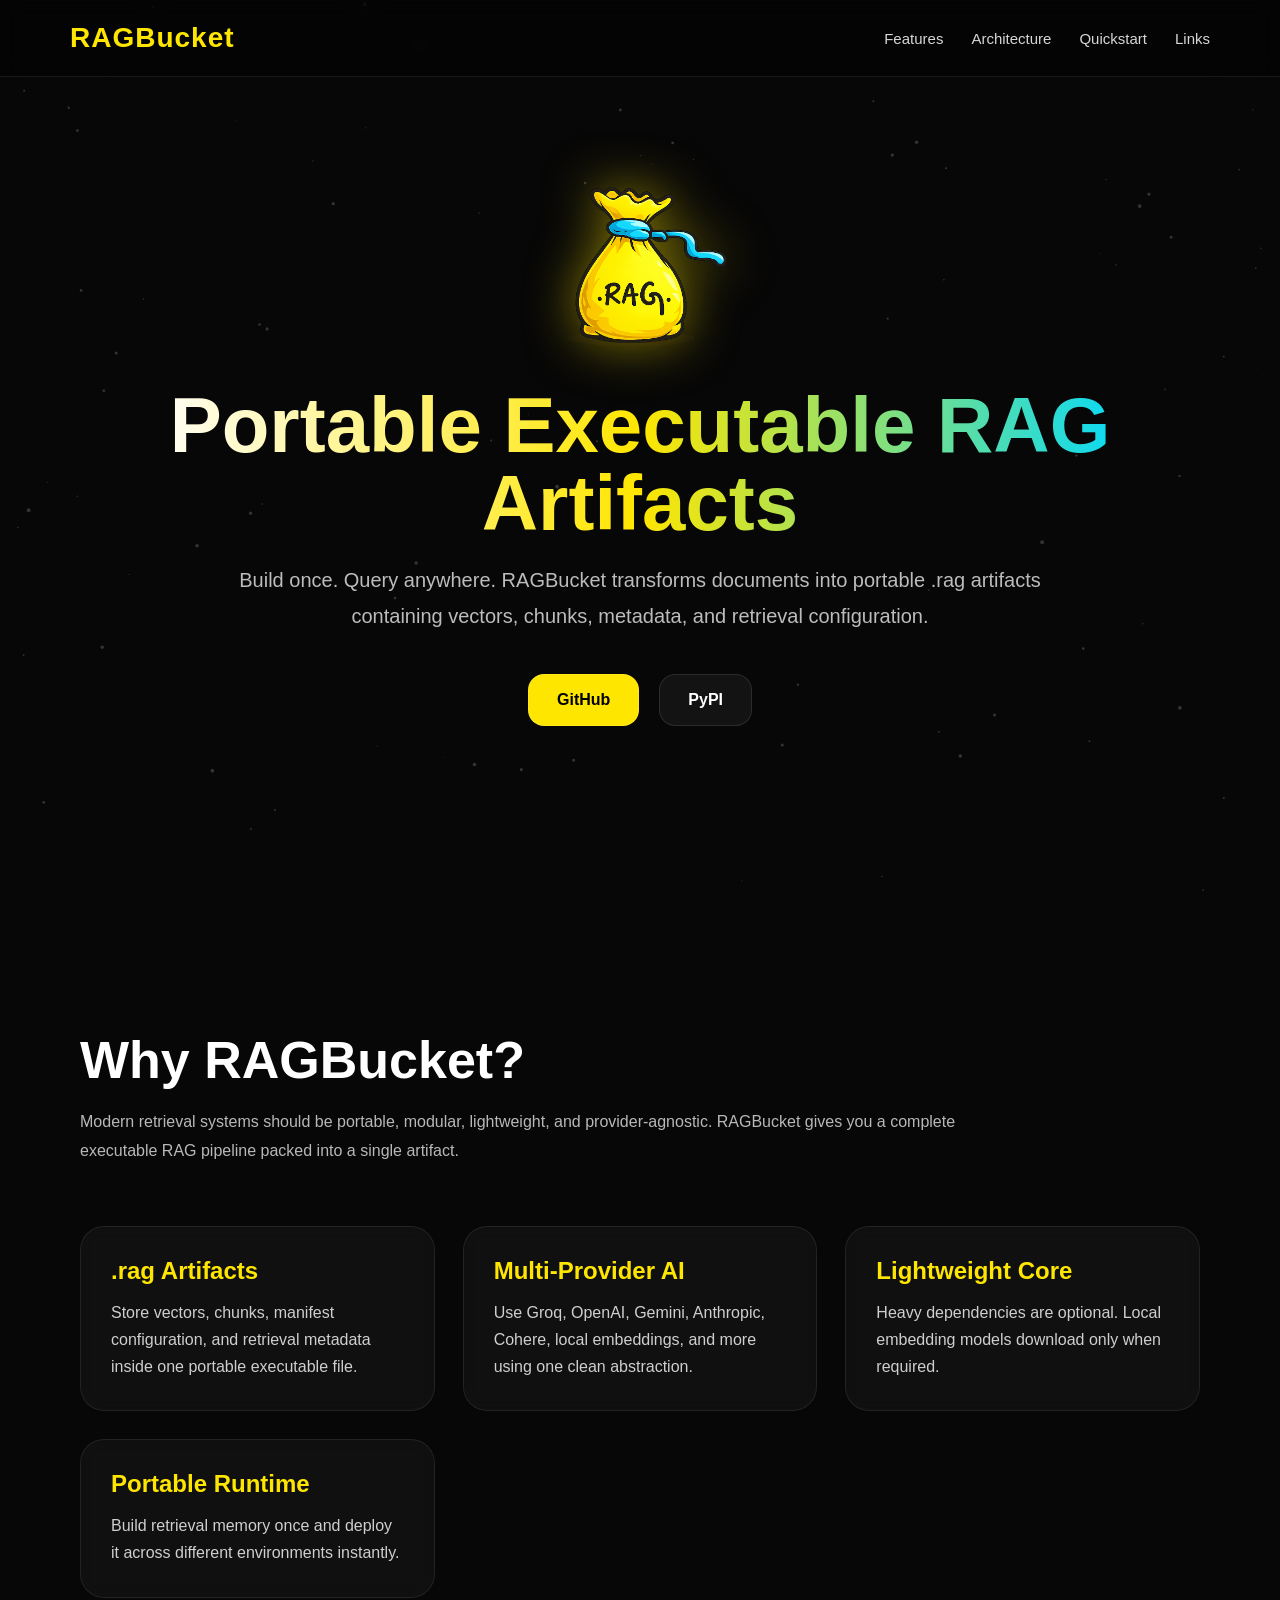
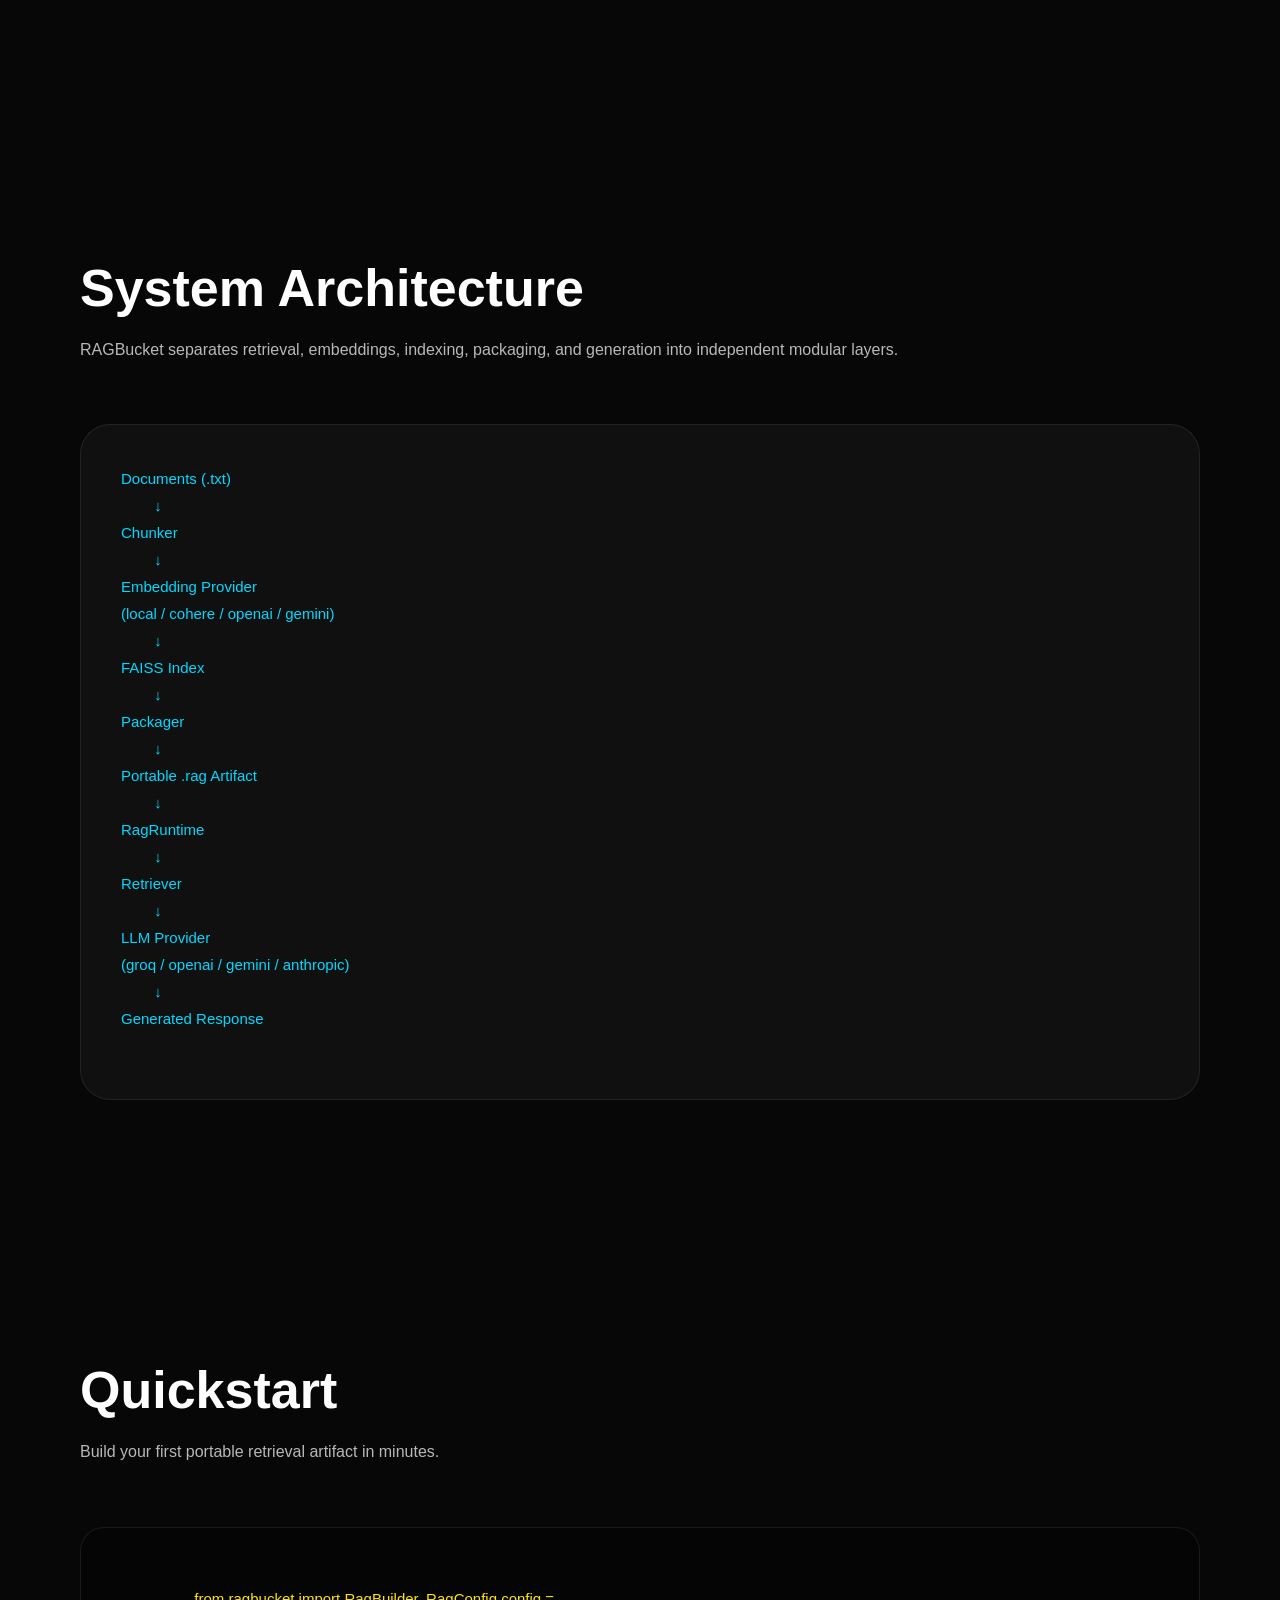
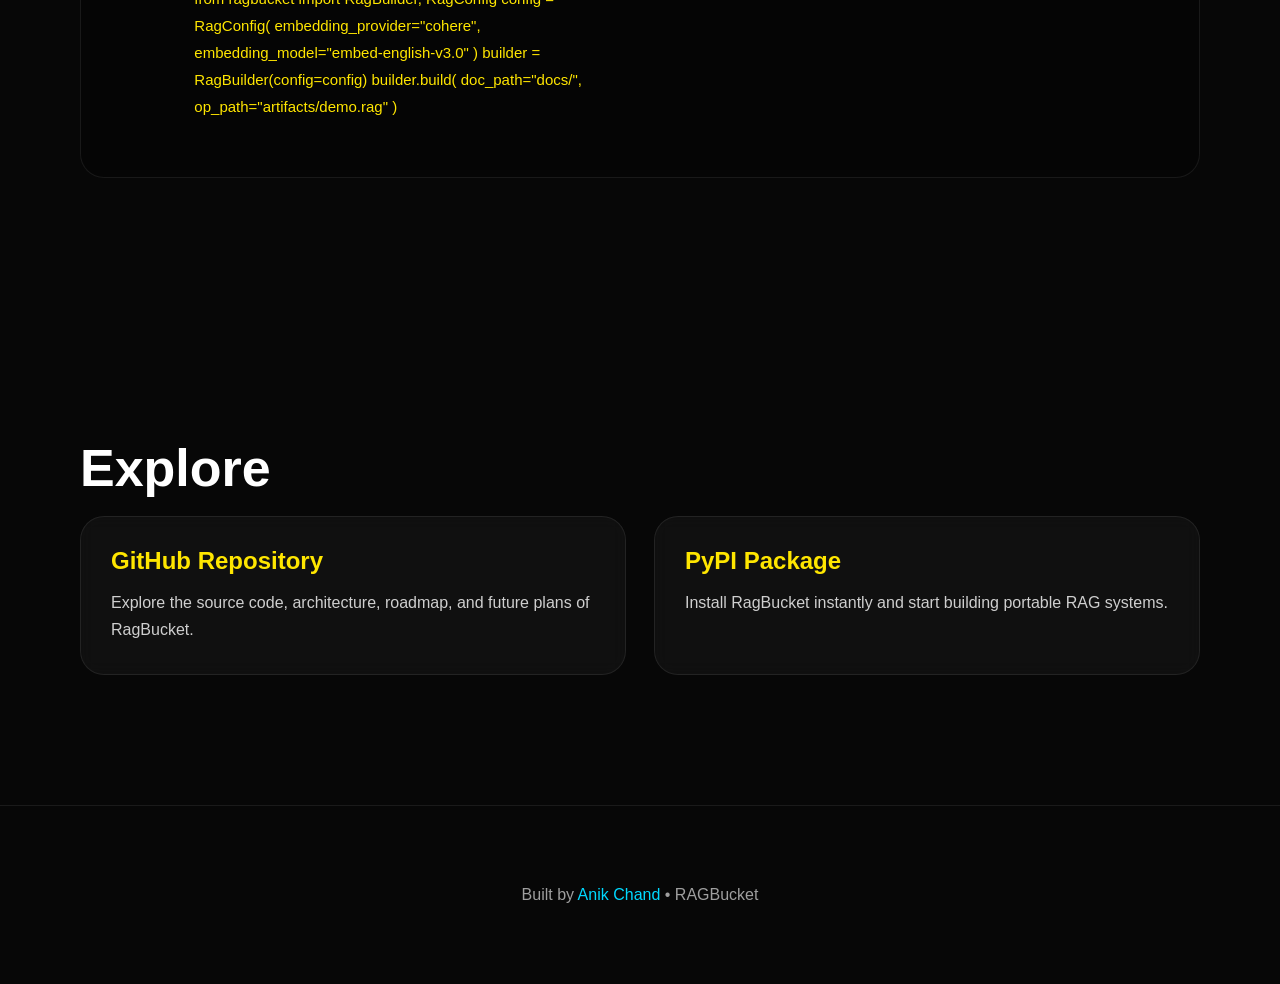
==== frontend/index.html @ c7223ffc "give the hhintsto download packages" ====
<!doctype html>
<html lang="en">
    <head>
        <meta charset="UTF-8" />
        <meta name="viewport" content="width=device-width, initial-scale=1.0" />
        <title>RAGBucket</title>

        <style>
            * {
                margin: 0;
                padding: 0;
                box-sizing: border-box;
                scroll-behavior: smooth;
                font-family: Inter, sans-serif;
            }

            body {
                background: #070707;
                color: white;
                overflow-x: hidden;
            }

            canvas {
                position: fixed;
                top: 0;
                left: 0;
                z-index: -1;
            }

            nav {
                width: 100%;
                display: flex;
                justify-content: space-between;
                align-items: center;
                padding: 22px 70px;
                position: fixed;
                top: 0;
                z-index: 100;
                backdrop-filter: blur(10px);
                background: rgba(0, 0, 0, 0.35);
                border-bottom: 1px solid rgba(255, 255, 255, 0.08);
            }

            nav h1 {
                font-size: 28px;
                font-weight: 800;
                color: #ffe600;
                letter-spacing: 1px;
            }

            nav .links {
                display: flex;
                gap: 28px;
            }

            nav a {
                text-decoration: none;
                color: #d6d6d6;
                transition: 0.3s;
                font-size: 15px;
            }

            nav a:hover {
                color: #00d9ff;
            }

            .hero {
                min-height: 100vh;
                display: flex;
                align-items: center;
                justify-content: center;
                text-align: center;
                flex-direction: column;
                padding: 0 20px;
            }

            .logo {
                width: 180px;
                margin-bottom: 30px;
                filter: drop-shadow(0 0 25px rgba(255, 230, 0, 0.5));
                animation: float 4s ease-in-out infinite;
            }

            @keyframes float {
                0% {
                    transform: translateY(0px);
                }
                50% {
                    transform: translateY(-12px);
                }
                100% {
                    transform: translateY(0px);
                }
            }

            .hero h2 {
                font-size: 78px;
                line-height: 1;
                margin-bottom: 20px;
                background: linear-gradient(90deg, #fff, #ffe600, #00d9ff);
                -webkit-background-clip: text;
                -webkit-text-fill-color: transparent;
                max-width: 1000px;
            }

            .hero p {
                max-width: 850px;
                color: #bcbcbc;
                font-size: 20px;
                line-height: 1.8;
            }

            .buttons {
                margin-top: 40px;
                display: flex;
                gap: 20px;
                flex-wrap: wrap;
                justify-content: center;
            }

            .btn {
                padding: 16px 28px;
                border-radius: 16px;
                text-decoration: none;
                font-weight: 700;
                transition: 0.3s ease;
                border: 1px solid rgba(255, 255, 255, 0.1);
            }

            .primary {
                background: #ffe600;
                color: black;
            }

            .secondary {
                background: rgba(255, 255, 255, 0.05);
                color: white;
            }

            .btn:hover {
                transform: translateY(-4px);
                box-shadow: 0 0 20px rgba(255, 255, 255, 0.15);
            }

            section {
                padding: 130px 80px;
                position: relative;
            }

            .section-title {
                font-size: 52px;
                margin-bottom: 18px;
            }

            .section-sub {
                color: #b8b8b8;
                max-width: 900px;
                line-height: 1.8;
                margin-bottom: 60px;
            }

            .cards {
                display: grid;
                grid-template-columns: repeat(auto-fit, minmax(260px, 1fr));
                gap: 28px;
            }

            .card {
                background: rgba(255, 255, 255, 0.04);
                border: 1px solid rgba(255, 255, 255, 0.08);
                border-radius: 24px;
                padding: 30px;
                transition: 0.35s ease;
                backdrop-filter: blur(8px);
            }

            .card:hover {
                transform: translateY(-10px) scale(1.02);
                border-color: rgba(255, 230, 0, 0.3);
                box-shadow: 0 0 30px rgba(255, 230, 0, 0.08);
            }

            .card h3 {
                margin-bottom: 14px;
                font-size: 24px;
                color: #ffe600;
            }

            .card p {
                color: #cfcfcf;
                line-height: 1.7;
            }

            .architecture {
                margin-top: 40px;
                background: rgba(255, 255, 255, 0.04);
                border: 1px solid rgba(255, 255, 255, 0.08);
                border-radius: 30px;
                padding: 40px;
                overflow-x: auto;
            }

            pre {
                color: #00d9ff;
                line-height: 1.8;
                font-size: 15px;
            }

            .code-box {
                margin-top: 30px;
                background: #050505;
                border: 1px solid rgba(255, 255, 255, 0.08);
                border-radius: 24px;
                padding: 30px;
                overflow-x: auto;
            }

            code {
                color: #ffe600;
                line-height: 1.8;
                font-size: 15px;
                white-space: pre;
            }

            .footer {
                text-align: center;
                padding: 80px 20px;
                color: #9f9f9f;
                border-top: 1px solid rgba(255, 255, 255, 0.08);
            }

            .footer a {
                color: #00d9ff;
                text-decoration: none;
            }

            @media (max-width: 900px) {
                nav {
                    padding: 20px;
                }

                .hero h2 {
                    font-size: 50px;
                }

                section {
                    padding: 110px 24px;
                }

                .section-title {
                    font-size: 38px;
                }

                nav .links {
                    display: none;
                }
            }
        </style>
    </head>
    <body>
        <canvas id="bg"></canvas>

        <nav>
            <h1>RAGBucket</h1>

            <div class="links">
                <a href="#features">Features</a>
                <a href="#architecture">Architecture</a>
                <a href="#quickstart">Quickstart</a>
                <a href="#links">Links</a>
            </div>
        </nav>

        <section class="hero">
            <img class="logo" src="img/ragbucket.png" alt="logo" />

            <h2>Portable Executable RAG Artifacts</h2>

            <p>
                Build once. Query anywhere. RAGBucket transforms documents into
                portable .rag artifacts containing vectors, chunks, metadata,
                and retrieval configuration.
            </p>

            <div class="buttons">
                <a
                    class="btn primary"
                    href="https://github.com/anikchand461/ragbucket"
                    target="_blank"
                >
                    GitHub
                </a>

                <a
                    class="btn secondary"
                    href="https://pypi.org/project/ragbucket/"
                    target="_blank"
                >
                    PyPI
                </a>
            </div>
        </section>

        <section id="features">
            <h2 class="section-title">Why RAGBucket?</h2>

            <p class="section-sub">
                Modern retrieval systems should be portable, modular,
                lightweight, and provider-agnostic. RAGBucket gives you a
                complete executable RAG pipeline packed into a single artifact.
            </p>

            <div class="cards">
                <div class="card">
                    <h3>.rag Artifacts</h3>
                    <p>
                        Store vectors, chunks, manifest configuration, and
                        retrieval metadata inside one portable executable file.
                    </p>
                </div>

                <div class="card">
                    <h3>Multi-Provider AI</h3>
                    <p>
                        Use Groq, OpenAI, Gemini, Anthropic, Cohere, local
                        embeddings, and more using one clean abstraction.
                    </p>
                </div>

                <div class="card">
                    <h3>Lightweight Core</h3>
                    <p>
                        Heavy dependencies are optional. Local embedding models
                        download only when required.
                    </p>
                </div>

                <div class="card">
                    <h3>Portable Runtime</h3>
                    <p>
                        Build retrieval memory once and deploy it across
                        different environments instantly.
                    </p>
                </div>
            </div>
        </section>

        <section id="architecture">
            <h2 class="section-title">System Architecture</h2>

            <p class="section-sub">
                RAGBucket separates retrieval, embeddings, indexing, packaging,
                and generation into independent modular layers.
            </p>

            <div class="architecture">
                <pre>
Documents (.txt)
        ↓
Chunker
        ↓
Embedding Provider
(local / cohere / openai / gemini)
        ↓
FAISS Index
        ↓
Packager
        ↓
Portable .rag Artifact
        ↓
RagRuntime
        ↓
Retriever
        ↓
LLM Provider
(groq / openai / gemini / anthropic)
        ↓
Generated Response
      </pre
                >
            </div>
        </section>

        <section id="quickstart">
            <h2 class="section-title">Quickstart</h2>

            <p class="section-sub">
                Build your first portable retrieval artifact in minutes.
            </p>

            <div class="code-box">
                <code>
                    from ragbucket import RagBuilder, RagConfig config =
                    RagConfig( embedding_provider="cohere",
                    embedding_model="embed-english-v3.0" ) builder =
                    RagBuilder(config=config) builder.build( doc_path="docs/",
                    op_path="artifacts/demo.rag" )
                </code>
            </div>
        </section>

        <section id="links">
            <h2 class="section-title">Explore</h2>

            <div class="cards">
                <a
                    class="card"
                    href="https://github.com/anikchand461/ragbucket"
                    target="_blank"
                    style="text-decoration: none"
                >
                    <h3>GitHub Repository</h3>
                    <p>
                        Explore the source code, architecture, roadmap, and
                        future plans of RagBucket.
                    </p>
                </a>

                <a
                    class="card"
                    href="https://pypi.org/project/ragbucket/"
                    target="_blank"
                    style="text-decoration: none"
                >
                    <h3>PyPI Package</h3>
                    <p>
                        Install RagBucket instantly and start building portable
                        RAG systems.
                    </p>
                </a>
            </div>
        </section>

        <div class="footer">
            Built by
            <a href="https://github.com/anikchand461" target="_blank"
                >Anik Chand</a
            >
            • RAGBucket
        </div>

        <script>
            const canvas = document.getElementById("bg");
            const ctx = canvas.getContext("2d");

            canvas.width = window.innerWidth;
            canvas.height = window.innerHeight;

            let particles = [];

            for (let i = 0; i < 120; i++) {
                particles.push({
                    x: Math.random() * canvas.width,
                    y: Math.random() * canvas.height,
                    r: Math.random() * 2,
                    dx: (Math.random() - 0.5) * 0.5,
                    dy: (Math.random() - 0.5) * 0.5,
                });
            }

            function animate() {
                ctx.clearRect(0, 0, canvas.width, canvas.height);

                particles.forEach((p) => {
                    ctx.beginPath();
                    ctx.arc(p.x, p.y, p.r, 0, Math.PI * 2);
                    ctx.fillStyle = "rgba(255,255,255,0.18)";
                    ctx.fill();

                    p.x += p.dx;
                    p.y += p.dy;

                    if (p.x < 0 || p.x > canvas.width) p.dx *= -1;
                    if (p.y < 0 || p.y > canvas.height) p.dy *= -1;
                });

                requestAnimationFrame(animate);
            }

            animate();

            window.addEventListener("resize", () => {
                canvas.width = window.innerWidth;
                canvas.height = window.innerHeight;
            });
        </script>
    </body>
</html>
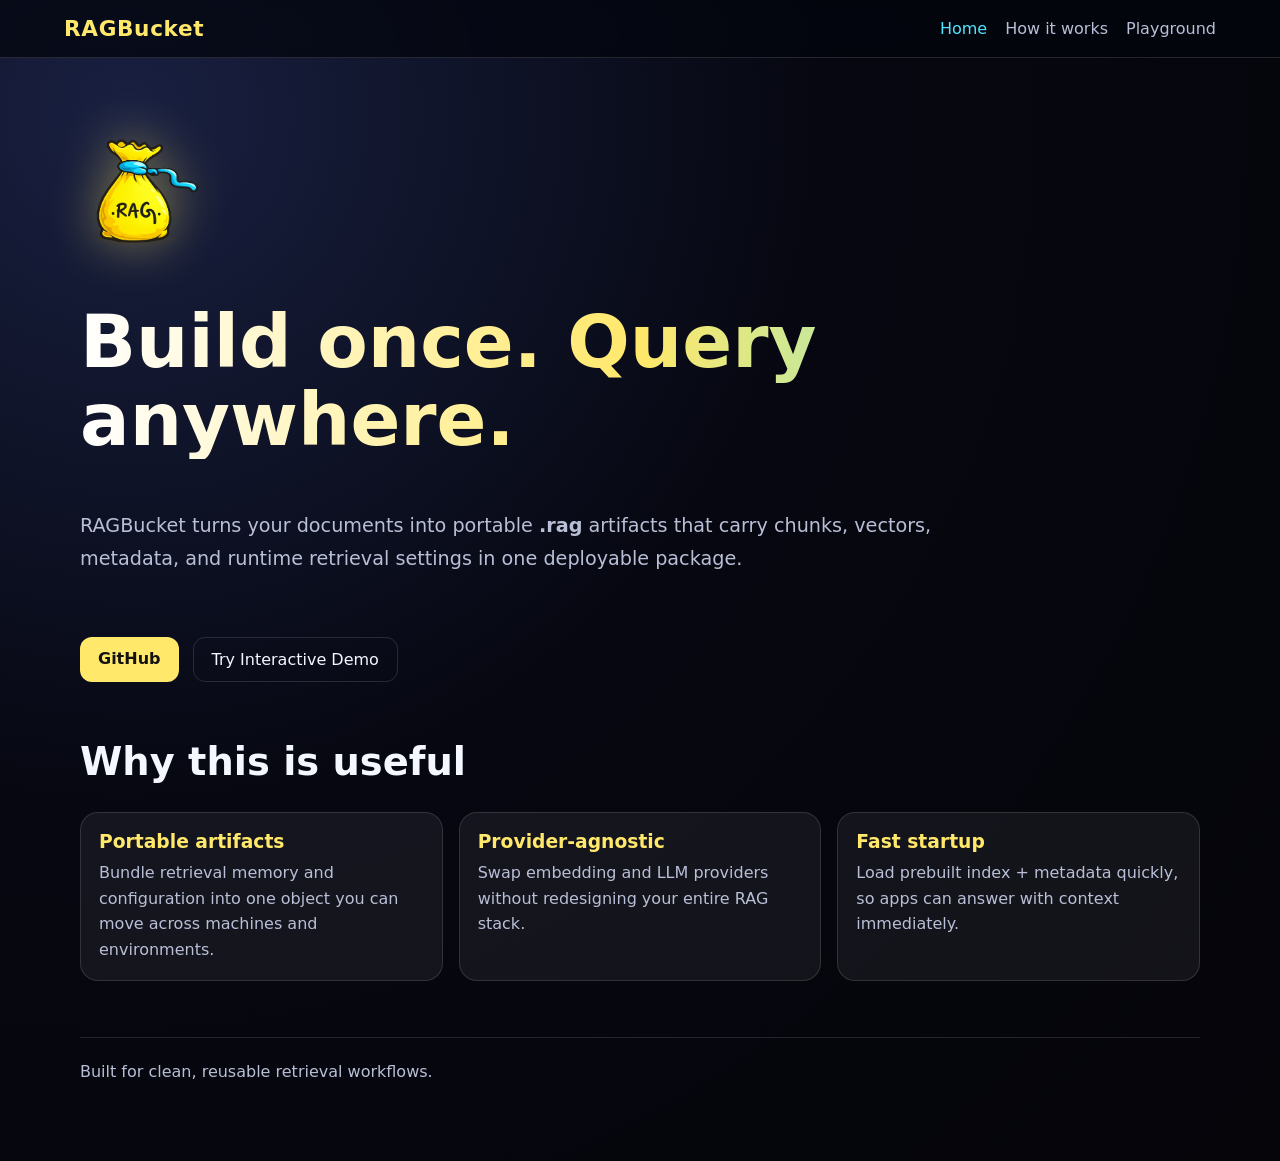
==== commit d854744f: "Revamp frontend into multi-page animated vanilla JS experience" ====
--- a/frontend/index.html
+++ b/frontend/index.html
@@ -1,488 +1,9 @@
-<!doctype html>
-<html lang="en">
-    <head>
-        <meta charset="UTF-8" />
-        <meta name="viewport" content="width=device-width, initial-scale=1.0" />
-        <title>RAGBucket</title>
-
-        <style>
-            * {
-                margin: 0;
-                padding: 0;
-                box-sizing: border-box;
-                scroll-behavior: smooth;
-                font-family: Inter, sans-serif;
-            }
-
-            body {
-                background: #070707;
-                color: white;
-                overflow-x: hidden;
-            }
-
-            canvas {
-                position: fixed;
-                top: 0;
-                left: 0;
-                z-index: -1;
-            }
-
-            nav {
-                width: 100%;
-                display: flex;
-                justify-content: space-between;
-                align-items: center;
-                padding: 22px 70px;
-                position: fixed;
-                top: 0;
-                z-index: 100;
-                backdrop-filter: blur(10px);
-                background: rgba(0, 0, 0, 0.35);
-                border-bottom: 1px solid rgba(255, 255, 255, 0.08);
-            }
-
-            nav h1 {
-                font-size: 28px;
-                font-weight: 800;
-                color: #ffe600;
-                letter-spacing: 1px;
-            }
-
-            nav .links {
-                display: flex;
-                gap: 28px;
-            }
-
-            nav a {
-                text-decoration: none;
-                color: #d6d6d6;
-                transition: 0.3s;
-                font-size: 15px;
-            }
-
-            nav a:hover {
-                color: #00d9ff;
-            }
-
-            .hero {
-                min-height: 100vh;
-                display: flex;
-                align-items: center;
-                justify-content: center;
-                text-align: center;
-                flex-direction: column;
-                padding: 0 20px;
-            }
-
-            .logo {
-                width: 180px;
-                margin-bottom: 30px;
-                filter: drop-shadow(0 0 25px rgba(255, 230, 0, 0.5));
-                animation: float 4s ease-in-out infinite;
-            }
-
-            @keyframes float {
-                0% {
-                    transform: translateY(0px);
-                }
-                50% {
-                    transform: translateY(-12px);
-                }
-                100% {
-                    transform: translateY(0px);
-                }
-            }
-
-            .hero h2 {
-                font-size: 78px;
-                line-height: 1;
-                margin-bottom: 20px;
-                background: linear-gradient(90deg, #fff, #ffe600, #00d9ff);
-                -webkit-background-clip: text;
-                -webkit-text-fill-color: transparent;
-                max-width: 1000px;
-            }
-
-            .hero p {
-                max-width: 850px;
-                color: #bcbcbc;
-                font-size: 20px;
-                line-height: 1.8;
-            }
-
-            .buttons {
-                margin-top: 40px;
-                display: flex;
-                gap: 20px;
-                flex-wrap: wrap;
-                justify-content: center;
-            }
-
-            .btn {
-                padding: 16px 28px;
-                border-radius: 16px;
-                text-decoration: none;
-                font-weight: 700;
-                transition: 0.3s ease;
-                border: 1px solid rgba(255, 255, 255, 0.1);
-            }
-
-            .primary {
-                background: #ffe600;
-                color: black;
-            }
-
-            .secondary {
-                background: rgba(255, 255, 255, 0.05);
-                color: white;
-            }
-
-            .btn:hover {
-                transform: translateY(-4px);
-                box-shadow: 0 0 20px rgba(255, 255, 255, 0.15);
-            }
-
-            section {
-                padding: 130px 80px;
-                position: relative;
-            }
-
-            .section-title {
-                font-size: 52px;
-                margin-bottom: 18px;
-            }
-
-            .section-sub {
-                color: #b8b8b8;
-                max-width: 900px;
-                line-height: 1.8;
-                margin-bottom: 60px;
-            }
-
-            .cards {
-                display: grid;
-                grid-template-columns: repeat(auto-fit, minmax(260px, 1fr));
-                gap: 28px;
-            }
-
-            .card {
-                background: rgba(255, 255, 255, 0.04);
-                border: 1px solid rgba(255, 255, 255, 0.08);
-                border-radius: 24px;
-                padding: 30px;
-                transition: 0.35s ease;
-                backdrop-filter: blur(8px);
-            }
-
-            .card:hover {
-                transform: translateY(-10px) scale(1.02);
-                border-color: rgba(255, 230, 0, 0.3);
-                box-shadow: 0 0 30px rgba(255, 230, 0, 0.08);
-            }
-
-            .card h3 {
-                margin-bottom: 14px;
-                font-size: 24px;
-                color: #ffe600;
-            }
-
-            .card p {
-                color: #cfcfcf;
-                line-height: 1.7;
-            }
-
-            .architecture {
-                margin-top: 40px;
-                background: rgba(255, 255, 255, 0.04);
-                border: 1px solid rgba(255, 255, 255, 0.08);
-                border-radius: 30px;
-                padding: 40px;
-                overflow-x: auto;
-            }
-
-            pre {
-                color: #00d9ff;
-                line-height: 1.8;
-                font-size: 15px;
-            }
-
-            .code-box {
-                margin-top: 30px;
-                background: #050505;
-                border: 1px solid rgba(255, 255, 255, 0.08);
-                border-radius: 24px;
-                padding: 30px;
-                overflow-x: auto;
-            }
-
-            code {
-                color: #ffe600;
-                line-height: 1.8;
-                font-size: 15px;
-                white-space: pre;
-            }
-
-            .footer {
-                text-align: center;
-                padding: 80px 20px;
-                color: #9f9f9f;
-                border-top: 1px solid rgba(255, 255, 255, 0.08);
-            }
-
-            .footer a {
-                color: #00d9ff;
-                text-decoration: none;
-            }
-
-            @media (max-width: 900px) {
-                nav {
-                    padding: 20px;
-                }
-
-                .hero h2 {
-                    font-size: 50px;
-                }
-
-                section {
-                    padding: 110px 24px;
-                }
-
-                .section-title {
-                    font-size: 38px;
-                }
-
-                nav .links {
-                    display: none;
-                }
-            }
-        </style>
-    </head>
-    <body>
-        <canvas id="bg"></canvas>
-
-        <nav>
-            <h1>RAGBucket</h1>
-
-            <div class="links">
-                <a href="#features">Features</a>
-                <a href="#architecture">Architecture</a>
-                <a href="#quickstart">Quickstart</a>
-                <a href="#links">Links</a>
-            </div>
-        </nav>
-
-        <section class="hero">
-            <img class="logo" src="img/ragbucket.png" alt="logo" />
-
-            <h2>Portable Executable RAG Artifacts</h2>
-
-            <p>
-                Build once. Query anywhere. RAGBucket transforms documents into
-                portable .rag artifacts containing vectors, chunks, metadata,
-                and retrieval configuration.
-            </p>
-
-            <div class="buttons">
-                <a
-                    class="btn primary"
-                    href="https://github.com/anikchand461/ragbucket"
-                    target="_blank"
-                >
-                    GitHub
-                </a>
-
-                <a
-                    class="btn secondary"
-                    href="https://pypi.org/project/ragbucket/"
-                    target="_blank"
-                >
-                    PyPI
-                </a>
-            </div>
-        </section>
-
-        <section id="features">
-            <h2 class="section-title">Why RAGBucket?</h2>
-
-            <p class="section-sub">
-                Modern retrieval systems should be portable, modular,
-                lightweight, and provider-agnostic. RAGBucket gives you a
-                complete executable RAG pipeline packed into a single artifact.
-            </p>
-
-            <div class="cards">
-                <div class="card">
-                    <h3>.rag Artifacts</h3>
-                    <p>
-                        Store vectors, chunks, manifest configuration, and
-                        retrieval metadata inside one portable executable file.
-                    </p>
-                </div>
-
-                <div class="card">
-                    <h3>Multi-Provider AI</h3>
-                    <p>
-                        Use Groq, OpenAI, Gemini, Anthropic, Cohere, local
-                        embeddings, and more using one clean abstraction.
-                    </p>
-                </div>
-
-                <div class="card">
-                    <h3>Lightweight Core</h3>
-                    <p>
-                        Heavy dependencies are optional. Local embedding models
-                        download only when required.
-                    </p>
-                </div>
-
-                <div class="card">
-                    <h3>Portable Runtime</h3>
-                    <p>
-                        Build retrieval memory once and deploy it across
-                        different environments instantly.
-                    </p>
-                </div>
-            </div>
-        </section>
-
-        <section id="architecture">
-            <h2 class="section-title">System Architecture</h2>
-
-            <p class="section-sub">
-                RAGBucket separates retrieval, embeddings, indexing, packaging,
-                and generation into independent modular layers.
-            </p>
-
-            <div class="architecture">
-                <pre>
-Documents (.txt)
-        ↓
-Chunker
-        ↓
-Embedding Provider
-(local / cohere / openai / gemini)
-        ↓
-FAISS Index
-        ↓
-Packager
-        ↓
-Portable .rag Artifact
-        ↓
-RagRuntime
-        ↓
-Retriever
-        ↓
-LLM Provider
-(groq / openai / gemini / anthropic)
-        ↓
-Generated Response
-      </pre
-                >
-            </div>
-        </section>
-
-        <section id="quickstart">
-            <h2 class="section-title">Quickstart</h2>
-
-            <p class="section-sub">
-                Build your first portable retrieval artifact in minutes.
-            </p>
-
-            <div class="code-box">
-                <code>
-                    from ragbucket import RagBuilder, RagConfig config =
-                    RagConfig( embedding_provider="cohere",
-                    embedding_model="embed-english-v3.0" ) builder =
-                    RagBuilder(config=config) builder.build( doc_path="docs/",
-                    op_path="artifacts/demo.rag" )
-                </code>
-            </div>
-        </section>
-
-        <section id="links">
-            <h2 class="section-title">Explore</h2>
-
-            <div class="cards">
-                <a
-                    class="card"
-                    href="https://github.com/anikchand461/ragbucket"
-                    target="_blank"
-                    style="text-decoration: none"
-                >
-                    <h3>GitHub Repository</h3>
-                    <p>
-                        Explore the source code, architecture, roadmap, and
-                        future plans of RagBucket.
-                    </p>
-                </a>
-
-                <a
-                    class="card"
-                    href="https://pypi.org/project/ragbucket/"
-                    target="_blank"
-                    style="text-decoration: none"
-                >
-                    <h3>PyPI Package</h3>
-                    <p>
-                        Install RagBucket instantly and start building portable
-                        RAG systems.
-                    </p>
-                </a>
-            </div>
-        </section>
-
-        <div class="footer">
-            Built by
-            <a href="https://github.com/anikchand461" target="_blank"
-                >Anik Chand</a
-            >
-            • RAGBucket
-        </div>
-
-        <script>
-            const canvas = document.getElementById("bg");
-            const ctx = canvas.getContext("2d");
-
-            canvas.width = window.innerWidth;
-            canvas.height = window.innerHeight;
-
-            let particles = [];
-
-            for (let i = 0; i < 120; i++) {
-                particles.push({
-                    x: Math.random() * canvas.width,
-                    y: Math.random() * canvas.height,
-                    r: Math.random() * 2,
-                    dx: (Math.random() - 0.5) * 0.5,
-                    dy: (Math.random() - 0.5) * 0.5,
-                });
-            }
-
-            function animate() {
-                ctx.clearRect(0, 0, canvas.width, canvas.height);
-
-                particles.forEach((p) => {
-                    ctx.beginPath();
-                    ctx.arc(p.x, p.y, p.r, 0, Math.PI * 2);
-                    ctx.fillStyle = "rgba(255,255,255,0.18)";
-                    ctx.fill();
-
-                    p.x += p.dx;
-                    p.y += p.dy;
-
-                    if (p.x < 0 || p.x > canvas.width) p.dx *= -1;
-                    if (p.y < 0 || p.y > canvas.height) p.dy *= -1;
-                });
-
-                requestAnimationFrame(animate);
-            }
-
-            animate();
-
-            window.addEventListener("resize", () => {
-                canvas.width = window.innerWidth;
-                canvas.height = window.innerHeight;
-            });
-        </script>
-    </body>
-</html>
+<!doctype html><html lang="en"><head><meta charset="UTF-8"><meta name="viewport" content="width=device-width,initial-scale=1"><title>RAGBucket • Home</title><link rel="stylesheet" href="styles.css"></head><body>
+<canvas id="bg"></canvas><div class="grid-overlay"></div>
+<nav><a class="brand" href="index.html">RAGBucket</a><div class="links"><a href="index.html">Home</a><a href="how-it-works.html">How it works</a><a href="playground.html">Playground</a></div></nav>
+<main>
+<section class="hero"><img src="img/ragbucket.png" alt="RAGBucket logo" style="width:120px;filter:drop-shadow(0 0 25px rgba(255,232,106,.45));animation:float 4s ease-in-out infinite"><h1>Build once. Query anywhere.</h1><p class="lead">RAGBucket turns your documents into portable <strong>.rag</strong> artifacts that carry chunks, vectors, metadata, and runtime retrieval settings in one deployable package.</p><div class="btns"><a class="btn primary" href="https://github.com/anikchand461/ragbucket" target="_blank">GitHub</a><a class="btn" href="playground.html">Try Interactive Demo</a></div></section>
+<h2 class="section-title">Why this is useful</h2>
+<div class="cards"><article class="card"><h3>Portable artifacts</h3><p>Bundle retrieval memory and configuration into one object you can move across machines and environments.</p></article><article class="card"><h3>Provider-agnostic</h3><p>Swap embedding and LLM providers without redesigning your entire RAG stack.</p></article><article class="card"><h3>Fast startup</h3><p>Load prebuilt index + metadata quickly, so apps can answer with context immediately.</p></article></div>
+<footer>Built for clean, reusable retrieval workflows.</footer>
+</main><script src="app.js"></script></body></html>
--- a/frontend/styles.css
+++ b/frontend/styles.css
@@ -0,0 +1,45 @@
+:root {
+  --bg:#060710;
+  --bg2:#0d1020;
+  --text:#f4f7ff;
+  --muted:#b8bfd6;
+  --yellow:#ffe86a;
+  --cyan:#50e6ff;
+  --pink:#cf89ff;
+  --card:rgba(255,255,255,0.06);
+  --line:rgba(255,255,255,0.13);
+}
+*{box-sizing:border-box;margin:0;padding:0}
+html,body{font-family:Inter,system-ui,sans-serif;background:radial-gradient(circle at 10% 10%,#192041 0,var(--bg) 45%,#05050a 100%);color:var(--text);scroll-behavior:smooth}
+canvas#bg{position:fixed;inset:0;z-index:-2}
+.grid-overlay{position:fixed;inset:0;z-index:-1;background-image:linear-gradient(rgba(255,255,255,.03) 1px,transparent 1px),linear-gradient(90deg,rgba(255,255,255,.03) 1px,transparent 1px);background-size:32px 32px;mask-image:radial-gradient(circle at center,black 35%,transparent 100%)}
+nav{position:sticky;top:0;z-index:100;display:flex;justify-content:space-between;align-items:center;padding:16px 5vw;background:rgba(4,6,14,.74);backdrop-filter:blur(8px);border-bottom:1px solid var(--line)}
+.brand{font-weight:900;color:var(--yellow);text-decoration:none;font-size:1.35rem;letter-spacing:.03em}
+.links{display:flex;gap:18px;flex-wrap:wrap}
+.links a{text-decoration:none;color:var(--muted)}
+.links a.active,.links a:hover{color:var(--cyan)}
+main{width:min(1120px,92vw);margin:auto;padding:56px 0 80px}
+.hero{display:grid;gap:18px;align-items:center;min-height:65vh}
+.hero h1{font-size:clamp(2rem,6vw,4.6rem);line-height:1.06;background:linear-gradient(90deg,#fff,var(--yellow),var(--cyan));-webkit-background-clip:text;-webkit-text-fill-color:transparent}
+.lead{font-size:clamp(1rem,2vw,1.2rem);color:var(--muted);max-width:860px;line-height:1.7}
+.btns{display:flex;gap:14px;flex-wrap:wrap;margin-top:10px}
+.btn{border:1px solid var(--line);padding:12px 18px;border-radius:12px;text-decoration:none;color:var(--text);transition:.2s}
+.btn.primary{background:var(--yellow);color:#121212;border:none;font-weight:700}
+.btn:hover{transform:translateY(-2px);box-shadow:0 10px 28px rgba(80,230,255,.2)}
+.cards{display:grid;grid-template-columns:repeat(auto-fit,minmax(220px,1fr));gap:16px;margin:28px 0}
+.card{background:var(--card);border:1px solid var(--line);border-radius:18px;padding:18px}
+.card h3{color:var(--yellow);margin-bottom:8px}
+.card p{color:var(--muted);line-height:1.6}
+.section-title{font-size:clamp(1.4rem,3.5vw,2.4rem);margin:40px 0 14px}
+.flow{background:var(--card);border:1px solid var(--line);border-radius:20px;padding:18px;overflow:auto}
+.flow-steps{display:flex;gap:12px;align-items:center;min-width:720px}
+.step{padding:10px 14px;background:#1c2240;border:1px solid #363f77;border-radius:12px}
+.arrow{font-size:1.4rem;color:var(--cyan)}
+.demo{background:rgba(255,255,255,.04);border:1px solid var(--line);padding:18px;border-radius:16px}
+input[type='range']{width:100%}
+.meter{height:10px;background:#272f58;border-radius:999px;overflow:hidden;margin:8px 0 12px}
+.meter>span{display:block;height:100%;background:linear-gradient(90deg,var(--pink),var(--cyan));width:0;transition:.3s}
+.log{font-family:ui-monospace,monospace;color:#d5f8ff;background:#080b1f;padding:10px;border-radius:10px;min-height:120px;white-space:pre-line}
+footer{border-top:1px solid var(--line);padding-top:24px;margin-top:56px;color:var(--muted)}
+@media (max-width:800px){.links{display:none}}
+@keyframes float{0%{transform:translateY(0)}50%{transform:translateY(-9px)}100%{transform:translateY(0)}}
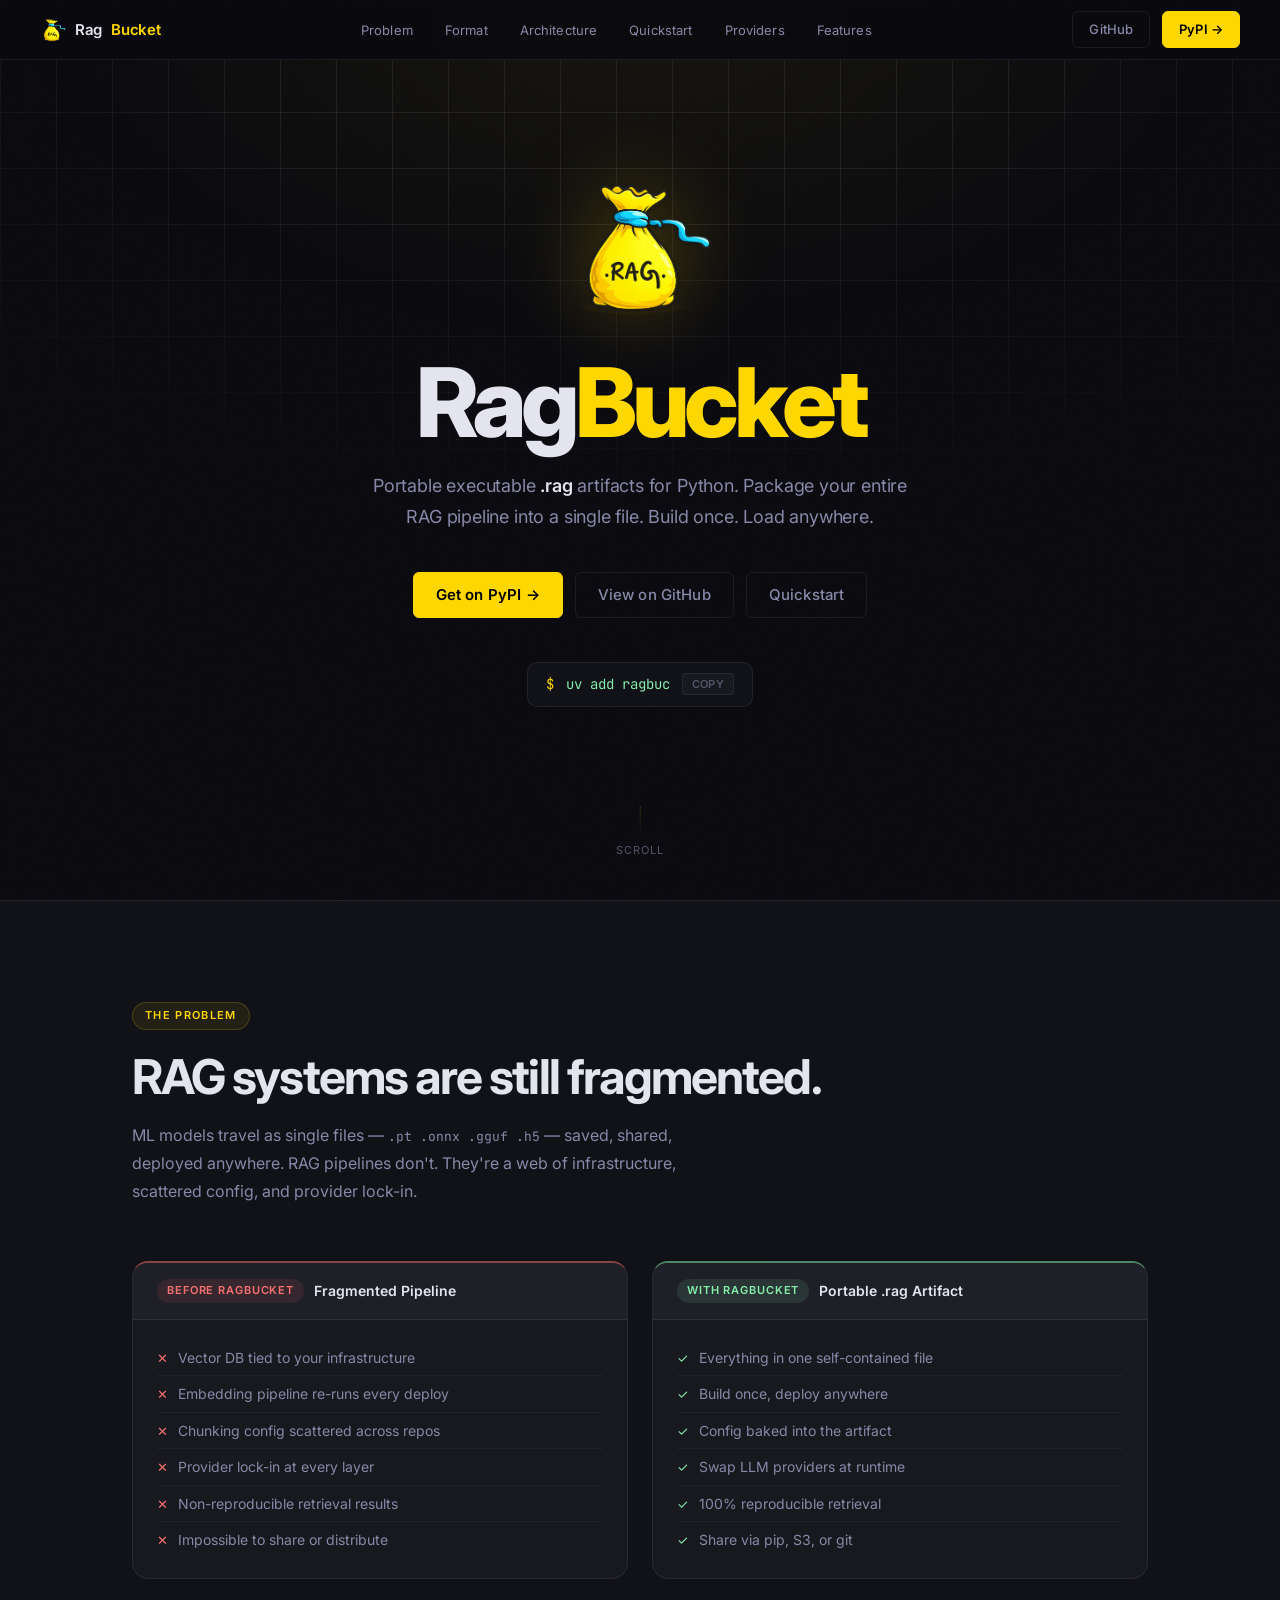
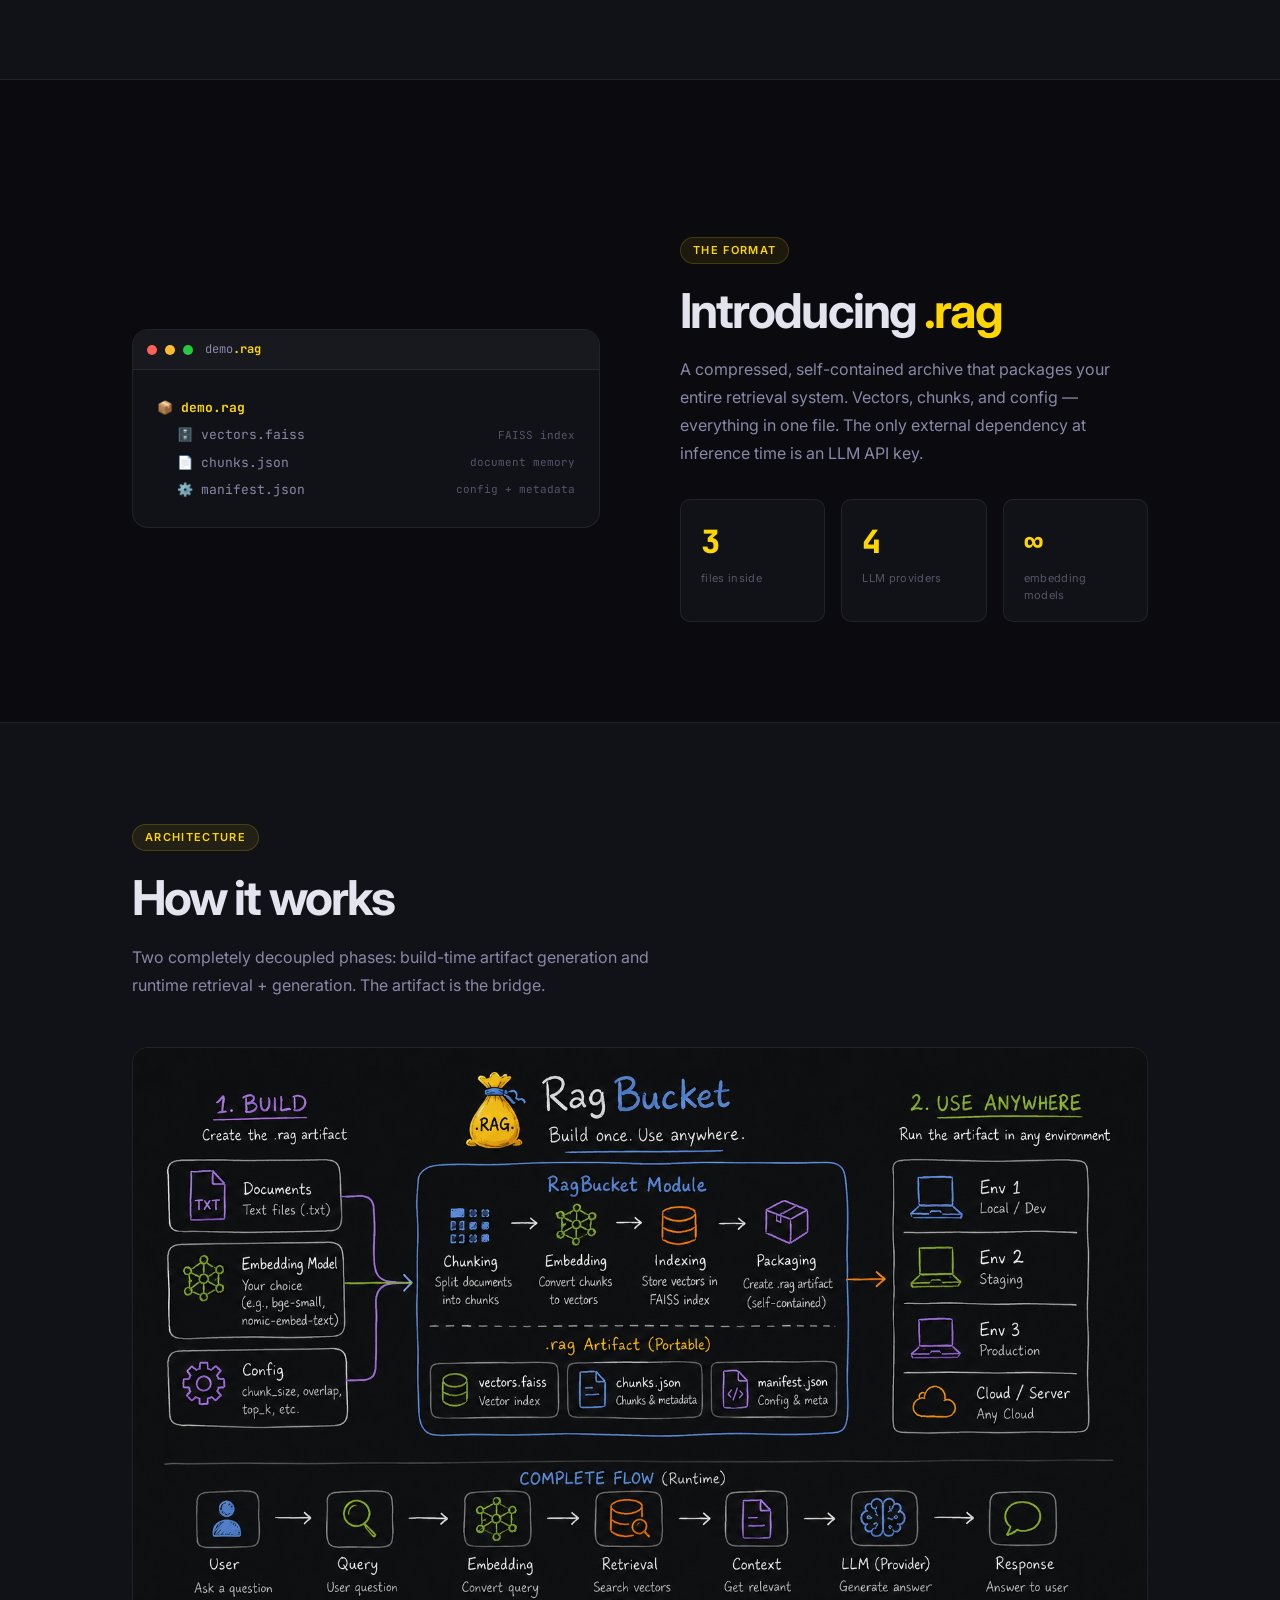
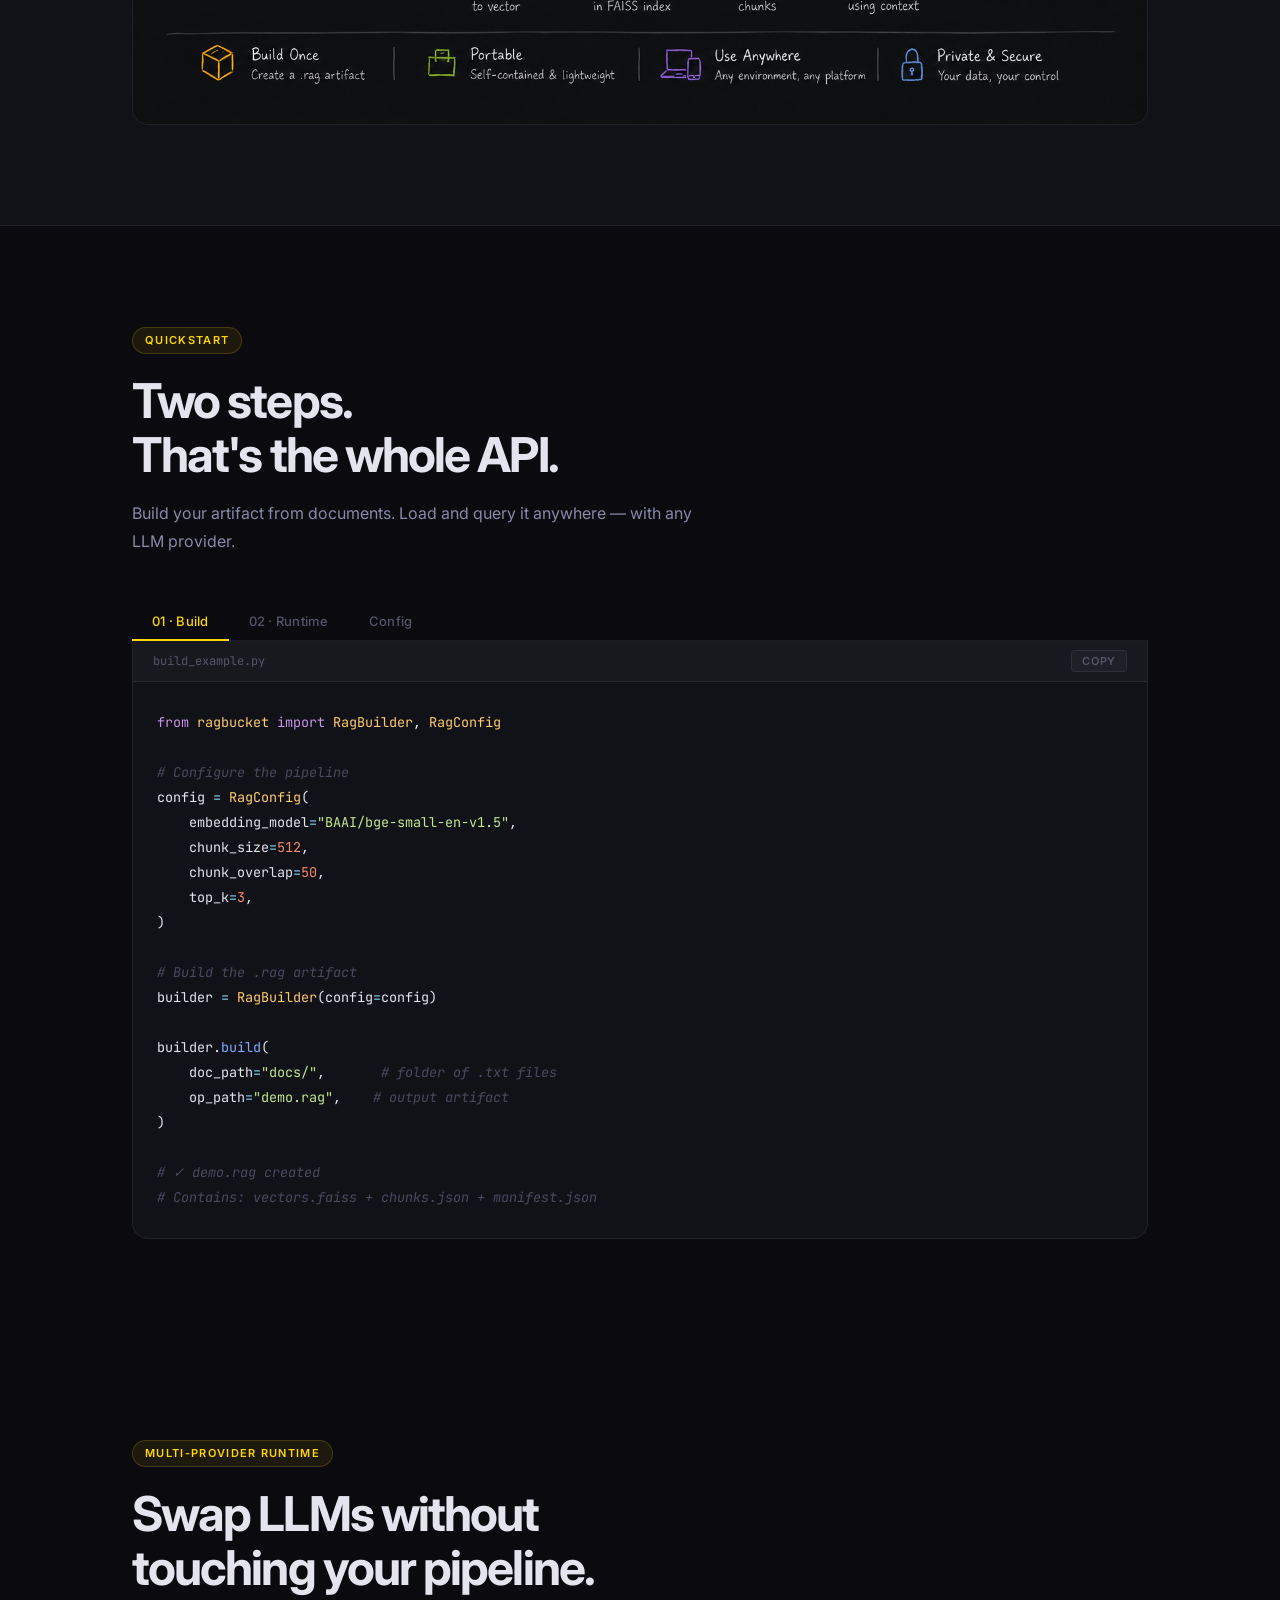
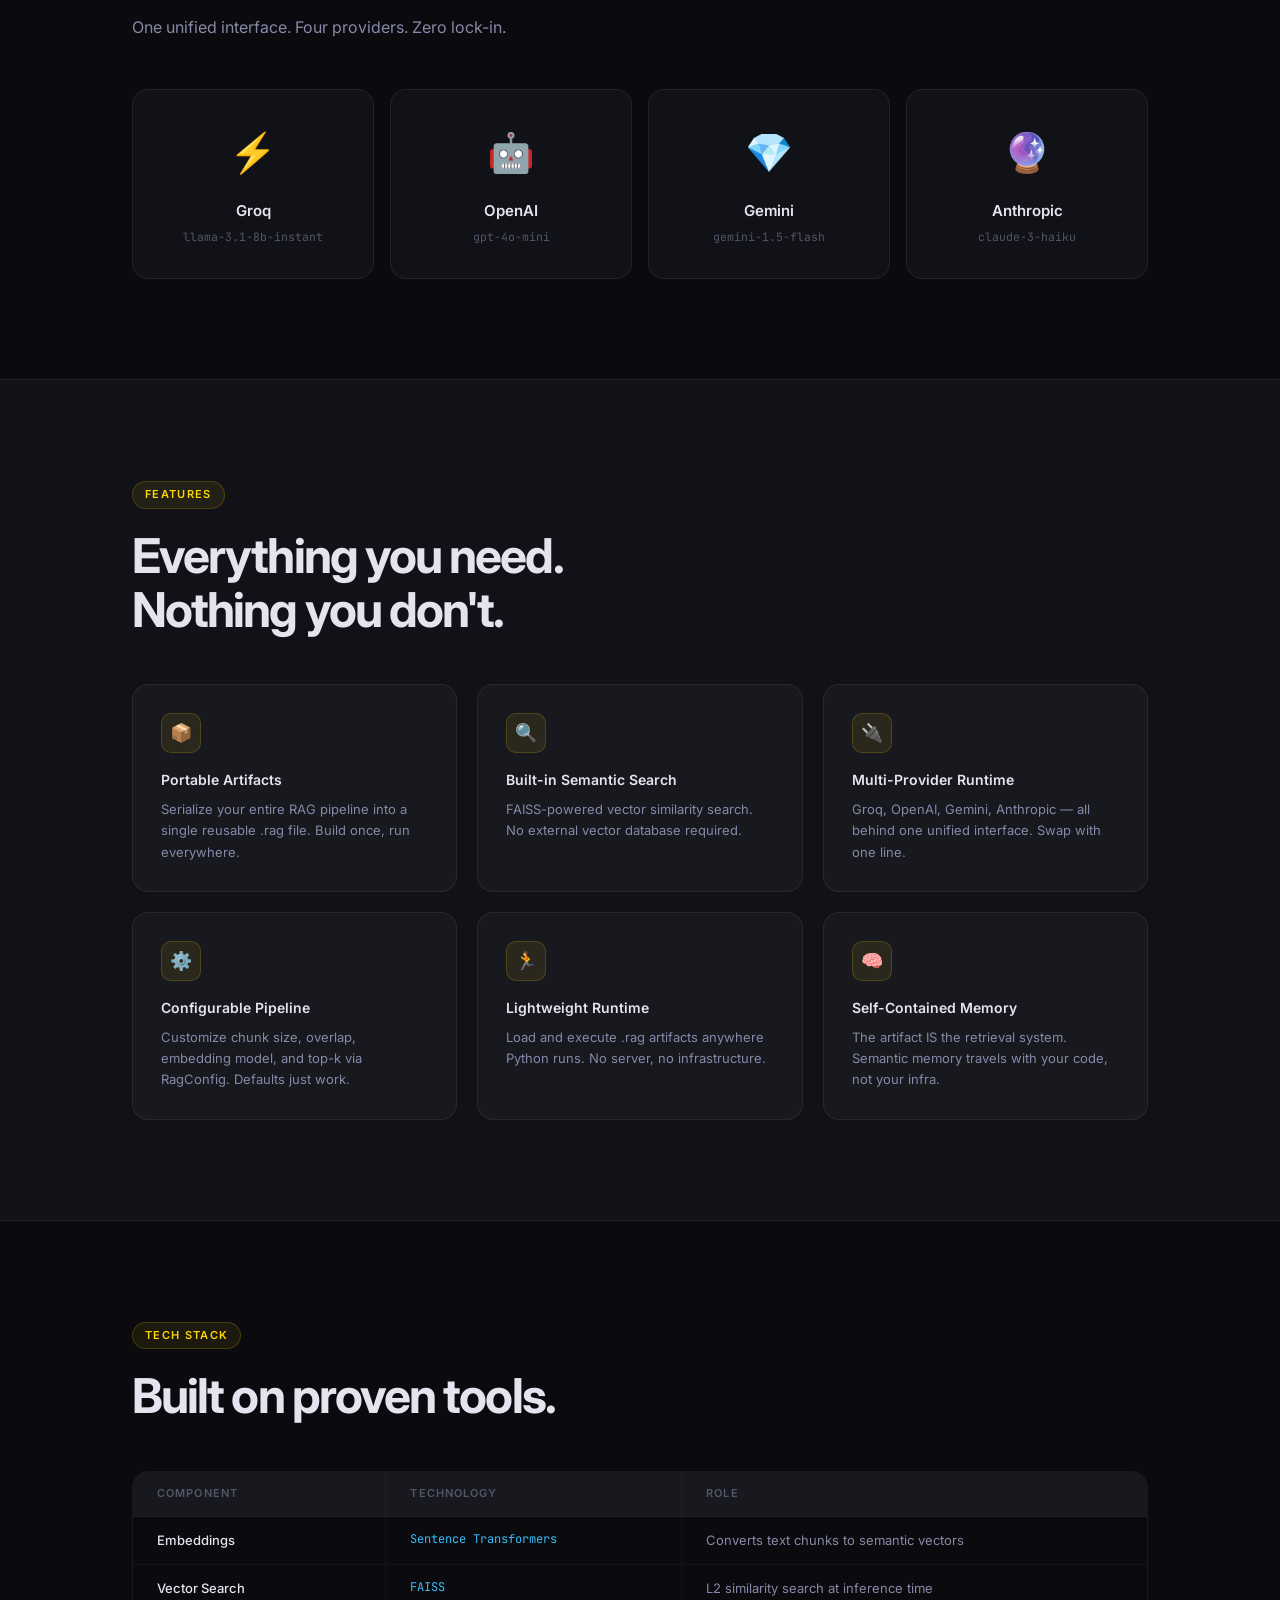
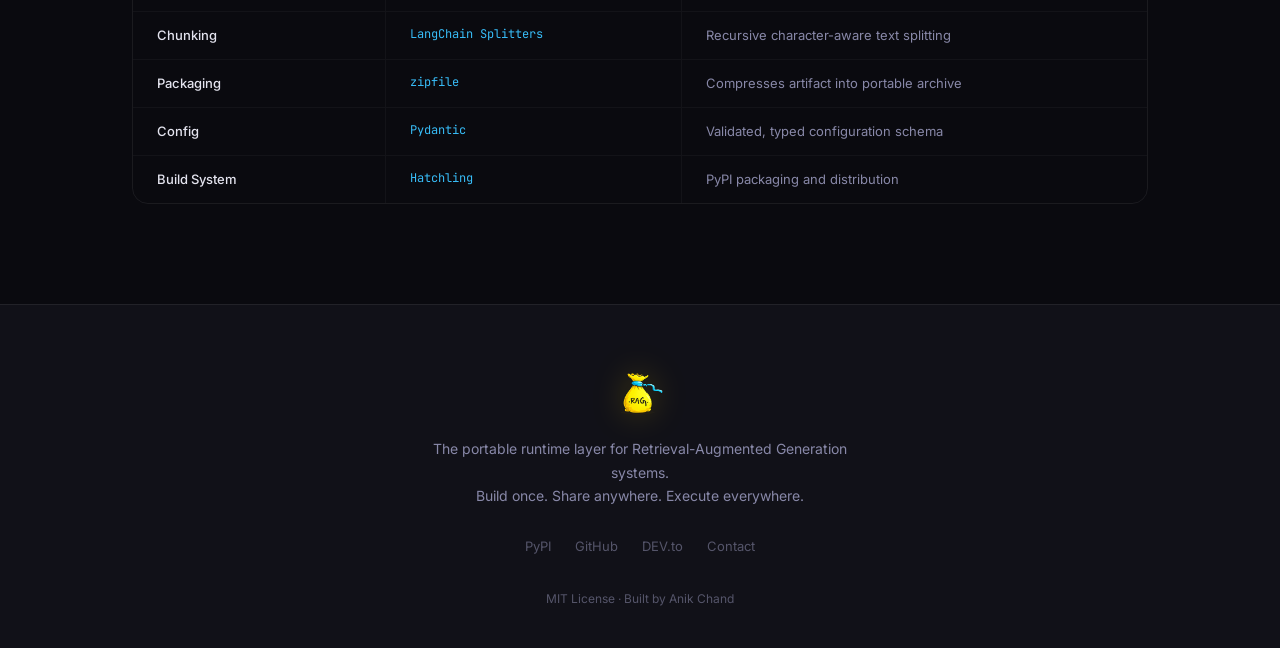
==== commit 19e1b3ab: "added frontend" ====
--- a/frontend/index.html
+++ b/frontend/index.html
@@ -1,9 +1,649 @@
-<!doctype html><html lang="en"><head><meta charset="UTF-8"><meta name="viewport" content="width=device-width,initial-scale=1"><title>RAGBucket • Home</title><link rel="stylesheet" href="styles.css"></head><body>
-<canvas id="bg"></canvas><div class="grid-overlay"></div>
-<nav><a class="brand" href="index.html">RAGBucket</a><div class="links"><a href="index.html">Home</a><a href="how-it-works.html">How it works</a><a href="playground.html">Playground</a></div></nav>
-<main>
-<section class="hero"><img src="img/ragbucket.png" alt="RAGBucket logo" style="width:120px;filter:drop-shadow(0 0 25px rgba(255,232,106,.45));animation:float 4s ease-in-out infinite"><h1>Build once. Query anywhere.</h1><p class="lead">RAGBucket turns your documents into portable <strong>.rag</strong> artifacts that carry chunks, vectors, metadata, and runtime retrieval settings in one deployable package.</p><div class="btns"><a class="btn primary" href="https://github.com/anikchand461/ragbucket" target="_blank">GitHub</a><a class="btn" href="playground.html">Try Interactive Demo</a></div></section>
-<h2 class="section-title">Why this is useful</h2>
-<div class="cards"><article class="card"><h3>Portable artifacts</h3><p>Bundle retrieval memory and configuration into one object you can move across machines and environments.</p></article><article class="card"><h3>Provider-agnostic</h3><p>Swap embedding and LLM providers without redesigning your entire RAG stack.</p></article><article class="card"><h3>Fast startup</h3><p>Load prebuilt index + metadata quickly, so apps can answer with context immediately.</p></article></div>
-<footer>Built for clean, reusable retrieval workflows.</footer>
-</main><script src="app.js"></script></body></html>
+<!doctype html>
+<html lang="en">
+    <head>
+        <meta charset="UTF-8" />
+        <meta name="viewport" content="width=device-width, initial-scale=1.0" />
+        <title>RagBucket — Portable RAG Artifacts for Python</title>
+        <meta
+            name="description"
+            content="Build RAG pipelines as reusable, portable .rag artifacts. Build once. Load anywhere."
+        />
+        <link rel="icon" href="img/ragbucket.png" type="image/png" />
+        <link rel="preconnect" href="https://fonts.googleapis.com" />
+        <link rel="preconnect" href="https://fonts.gstatic.com" crossorigin />
+        <link
+            href="https://fonts.googleapis.com/css2?family=Inter:wght@400;500;600;700;800&family=JetBrains+Mono:wght@400;500&display=swap"
+            rel="stylesheet"
+        />
+        <link rel="stylesheet" href="index.css" />
+    </head>
+    <body>
+        <!-- NAV -->
+        <nav class="nav">
+            <a href="#hero" class="nav-logo">
+                <img src="img/ragbucket.png" alt="RagBucket logo" />
+                Rag<span>Bucket</span>
+            </a>
+            <ul class="nav-links">
+                <li><a href="#problem">Problem</a></li>
+                <li><a href="#artifact">Format</a></li>
+                <li><a href="#architecture">Architecture</a></li>
+                <li><a href="#code">Quickstart</a></li>
+                <li><a href="#providers">Providers</a></li>
+                <li><a href="#features">Features</a></li>
+            </ul>
+            <div class="nav-end">
+                <a
+                    href="https://github.com/anikchand461/ragbucket"
+                    target="_blank"
+                    class="btn btn-ghost"
+                    >GitHub</a
+                >
+                <a
+                    href="https://pypi.org/project/ragbucket/"
+                    target="_blank"
+                    class="btn btn-gold"
+                    >PyPI →</a
+                >
+            </div>
+        </nav>
+
+        <!-- HERO -->
+        <section id="hero">
+            <div class="hero-glow"></div>
+            <div class="hero-inner">
+                <img
+                    src="img/ragbucket.png"
+                    alt="RagBucket"
+                    class="hero-logo"
+                />
+
+                <h1 class="hero-title">
+                    Rag<span class="accent">Bucket</span>
+                </h1>
+
+                <p class="hero-desc">
+                    Portable executable
+                    <strong style="color: var(--text); font-weight: 600"
+                        >.rag</strong
+                    >
+                    artifacts for Python. Package your entire RAG pipeline into
+                    a single file. Build once. Load anywhere.
+                </p>
+
+                <div class="hero-actions">
+                    <a
+                        href="https://pypi.org/project/ragbucket/"
+                        target="_blank"
+                        class="btn btn-gold"
+                        style="font-size: 15px; padding: 10px 22px"
+                    >
+                        Get on PyPI →
+                    </a>
+                    <a
+                        href="https://github.com/anikchand461/ragbucket"
+                        target="_blank"
+                        class="btn btn-ghost"
+                        style="font-size: 15px; padding: 10px 22px"
+                    >
+                        View on GitHub
+                    </a>
+                    <a
+                        href="#code"
+                        class="btn btn-ghost"
+                        style="font-size: 15px; padding: 10px 22px"
+                    >
+                        Quickstart
+                    </a>
+                </div>
+
+                <div class="hero-install">
+                    <span class="prompt">$</span>
+                    <span id="typing-text">uv add ragbucket</span>
+                    <button class="copy-btn" onclick="copyInstall(this)">
+                        Copy
+                    </button>
+                </div>
+            </div>
+
+            <div class="hero-scroll">
+                <div class="scroll-line"></div>
+                <span>scroll</span>
+            </div>
+        </section>
+
+        <!-- PROBLEM -->
+        <section id="problem">
+            <div class="container">
+                <span class="eyebrow" data-reveal>The Problem</span>
+                <h2 class="section-title" data-reveal>
+                    RAG systems are still fragmented.
+                </h2>
+                <p class="section-lead" data-reveal>
+                    ML models travel as single files —
+                    <code
+                        style="
+                            font-family: var(--mono);
+                            font-size: 13px;
+                            color: var(--text-2);
+                        "
+                        >.pt .onnx .gguf .h5</code
+                    >
+                    — saved, shared, deployed anywhere. RAG pipelines don't.
+                    They're a web of infrastructure, scattered config, and
+                    provider lock-in.
+                </p>
+
+                <div class="compare-grid">
+                    <div class="compare-card bad" data-reveal data-delay="1">
+                        <div class="compare-head">
+                            <span class="compare-tag">Before RagBucket</span>
+                            <span class="compare-head-title"
+                                >Fragmented Pipeline</span
+                            >
+                        </div>
+                        <div class="compare-body">
+                            <div class="compare-item">
+                                <span class="compare-icon">✕</span>Vector DB
+                                tied to your infrastructure
+                            </div>
+                            <div class="compare-item">
+                                <span class="compare-icon">✕</span>Embedding
+                                pipeline re-runs every deploy
+                            </div>
+                            <div class="compare-item">
+                                <span class="compare-icon">✕</span>Chunking
+                                config scattered across repos
+                            </div>
+                            <div class="compare-item">
+                                <span class="compare-icon">✕</span>Provider
+                                lock-in at every layer
+                            </div>
+                            <div class="compare-item">
+                                <span class="compare-icon">✕</span
+                                >Non-reproducible retrieval results
+                            </div>
+                            <div class="compare-item">
+                                <span class="compare-icon">✕</span>Impossible to
+                                share or distribute
+                            </div>
+                        </div>
+                    </div>
+
+                    <div class="compare-card good" data-reveal data-delay="2">
+                        <div class="compare-head">
+                            <span class="compare-tag">With RagBucket</span>
+                            <span class="compare-head-title"
+                                >Portable .rag Artifact</span
+                            >
+                        </div>
+                        <div class="compare-body">
+                            <div class="compare-item">
+                                <span class="compare-icon">✓</span>Everything in
+                                one self-contained file
+                            </div>
+                            <div class="compare-item">
+                                <span class="compare-icon">✓</span>Build once,
+                                deploy anywhere
+                            </div>
+                            <div class="compare-item">
+                                <span class="compare-icon">✓</span>Config baked
+                                into the artifact
+                            </div>
+                            <div class="compare-item">
+                                <span class="compare-icon">✓</span>Swap LLM
+                                providers at runtime
+                            </div>
+                            <div class="compare-item">
+                                <span class="compare-icon">✓</span>100%
+                                reproducible retrieval
+                            </div>
+                            <div class="compare-item">
+                                <span class="compare-icon">✓</span>Share via
+                                pip, S3, or git
+                            </div>
+                        </div>
+                    </div>
+                </div>
+            </div>
+        </section>
+
+        <!-- ARTIFACT FORMAT -->
+        <section id="artifact">
+            <div class="container">
+                <div class="artifact-layout">
+                    <div data-reveal>
+                        <div class="rag-visual">
+                            <div class="rag-visual-top">
+                                <div class="dot dot-r"></div>
+                                <div class="dot dot-y"></div>
+                                <div class="dot dot-g"></div>
+                                <span class="rag-filename"
+                                    >demo<b>.rag</b></span
+                                >
+                            </div>
+                            <div class="rag-tree">
+                                <div class="rag-root">📦 demo.rag</div>
+                                <div
+                                    class="rag-item"
+                                    style="animation-delay: 0.08s"
+                                >
+                                    <span>🗄️</span>
+                                    <span class="rag-item-label"
+                                        >vectors.faiss</span
+                                    >
+                                    <span class="rag-item-desc"
+                                        >FAISS index</span
+                                    >
+                                </div>
+                                <div
+                                    class="rag-item"
+                                    style="animation-delay: 0.16s"
+                                >
+                                    <span>📄</span>
+                                    <span class="rag-item-label"
+                                        >chunks.json</span
+                                    >
+                                    <span class="rag-item-desc"
+                                        >document memory</span
+                                    >
+                                </div>
+                                <div
+                                    class="rag-item"
+                                    style="animation-delay: 0.24s"
+                                >
+                                    <span>⚙️</span>
+                                    <span class="rag-item-label"
+                                        >manifest.json</span
+                                    >
+                                    <span class="rag-item-desc"
+                                        >config + metadata</span
+                                    >
+                                </div>
+                            </div>
+                        </div>
+                    </div>
+
+                    <div>
+                        <span class="eyebrow" data-reveal>The Format</span>
+                        <h2 class="section-title" data-reveal>
+                            Introducing
+                            <span style="color: var(--gold)">.rag</span>
+                        </h2>
+                        <p class="section-lead" data-reveal>
+                            A compressed, self-contained archive that packages
+                            your entire retrieval system. Vectors, chunks, and
+                            config — everything in one file. The only external
+                            dependency at inference time is an LLM API key.
+                        </p>
+
+                        <div class="stats" data-reveal style="margin-top: 2rem">
+                            <div class="stat">
+                                <div class="stat-val">3</div>
+                                <div class="stat-lbl">files inside</div>
+                            </div>
+                            <div class="stat">
+                                <div class="stat-val">4</div>
+                                <div class="stat-lbl">LLM providers</div>
+                            </div>
+                            <div class="stat">
+                                <div class="stat-val">∞</div>
+                                <div class="stat-lbl">embedding models</div>
+                            </div>
+                        </div>
+                    </div>
+                </div>
+            </div>
+        </section>
+
+        <!-- ARCHITECTURE -->
+        <section id="architecture">
+            <div class="container">
+                <span class="eyebrow" data-reveal>Architecture</span>
+                <h2 class="section-title" data-reveal>How it works</h2>
+                <p class="section-lead" data-reveal>
+                    Two completely decoupled phases: build-time artifact
+                    generation and runtime retrieval + generation. The artifact
+                    is the bridge.
+                </p>
+                <div class="arch-wrap" data-reveal>
+                    <img
+                        src="img/workflow.png"
+                        alt="RagBucket architecture diagram — build pipeline and runtime flow"
+                    />
+                </div>
+            </div>
+        </section>
+
+        <!-- CODE QUICKSTART -->
+        <section id="code">
+            <div class="container">
+                <span class="eyebrow" data-reveal>Quickstart</span>
+                <h2 class="section-title" data-reveal>
+                    Two steps.<br />That's the whole API.
+                </h2>
+                <p class="section-lead" data-reveal>
+                    Build your artifact from documents. Load and query it
+                    anywhere — with any LLM provider.
+                </p>
+
+                <div class="tab-bar" data-reveal>
+                    <button
+                        class="tab-btn active"
+                        onclick="switchTab(this, 'build')"
+                    >
+                        01 · Build
+                    </button>
+                    <button
+                        class="tab-btn"
+                        onclick="switchTab(this, 'runtime')"
+                    >
+                        02 · Runtime
+                    </button>
+                    <button class="tab-btn" onclick="switchTab(this, 'config')">
+                        Config
+                    </button>
+                </div>
+
+                <!-- BUILD TAB -->
+                <div id="tab-build" class="tab-panel active">
+                    <div class="code-window">
+                        <div class="code-window-bar">
+                            <span class="code-file">build_example.py</span>
+                            <button
+                                class="code-copy-btn"
+                                onclick="copyCode(this, 'code-build')"
+                            >
+                                Copy
+                            </button>
+                        </div>
+                        <pre
+                            class="code"
+                            id="code-build"
+                        ><span class="t-kw">from</span> <span class="t-cls">ragbucket</span> <span class="t-kw">import</span> <span class="t-cls">RagBuilder</span>, <span class="t-cls">RagConfig</span>
+
+<span class="t-cm"># Configure the pipeline</span>
+<span class="t-var">config</span> <span class="t-op">=</span> <span class="t-cls">RagConfig</span>(
+    <span class="t-var">embedding_model</span><span class="t-op">=</span><span class="t-str">"BAAI/bge-small-en-v1.5"</span>,
+    <span class="t-var">chunk_size</span><span class="t-op">=</span><span class="t-num">512</span>,
+    <span class="t-var">chunk_overlap</span><span class="t-op">=</span><span class="t-num">50</span>,
+    <span class="t-var">top_k</span><span class="t-op">=</span><span class="t-num">3</span>,
+)
+
+<span class="t-cm"># Build the .rag artifact</span>
+<span class="t-var">builder</span> <span class="t-op">=</span> <span class="t-cls">RagBuilder</span>(<span class="t-var">config</span><span class="t-op">=</span><span class="t-var">config</span>)
+
+<span class="t-var">builder</span>.<span class="t-fn">build</span>(
+    <span class="t-var">doc_path</span><span class="t-op">=</span><span class="t-str">"docs/"</span>,       <span class="t-cm"># folder of .txt files</span>
+    <span class="t-var">op_path</span><span class="t-op">=</span><span class="t-str">"demo.rag"</span>,    <span class="t-cm"># output artifact</span>
+)
+
+<span class="t-cm"># ✓ demo.rag created</span>
+<span class="t-cm"># Contains: vectors.faiss + chunks.json + manifest.json</span></pre>
+                    </div>
+                </div>
+
+                <!-- RUNTIME TAB -->
+                <div id="tab-runtime" class="tab-panel">
+                    <div class="code-window">
+                        <div class="code-window-bar">
+                            <span class="code-file">runtime_example.py</span>
+                            <button
+                                class="code-copy-btn"
+                                onclick="copyCode(this, 'code-runtime')"
+                            >
+                                Copy
+                            </button>
+                        </div>
+                        <pre
+                            class="code"
+                            id="code-runtime"
+                        ><span class="t-kw">from</span> <span class="t-cls">ragbucket</span> <span class="t-kw">import</span> <span class="t-cls">RagRuntime</span>
+<span class="t-kw">import</span> <span class="t-cls">os</span>
+<span class="t-kw">from</span> <span class="t-cls">dotenv</span> <span class="t-kw">import</span> <span class="t-fn">load_dotenv</span>
+
+<span class="t-fn">load_dotenv</span>()
+
+<span class="t-cm"># Load the artifact — works from any environment</span>
+<span class="t-var">rag</span> <span class="t-op">=</span> <span class="t-cls">RagRuntime</span>(
+    <span class="t-var">rag_path</span><span class="t-op">=</span><span class="t-str">"demo.rag"</span>,
+    <span class="t-var">provider</span><span class="t-op">=</span><span class="t-str">"groq"</span>,              <span class="t-cm"># groq | openai | gemini | anthropic</span>
+    <span class="t-var">api_key</span><span class="t-op">=</span><span class="t-cls">os</span>.<span class="t-fn">getenv</span>(<span class="t-str">"GROQ_API_KEY"</span>),
+    <span class="t-var">model</span><span class="t-op">=</span><span class="t-str">"llama-3.1-8b-instant"</span>,
+    <span class="t-var">system_prompt</span><span class="t-op">=</span><span class="t-str">"You are a helpful assistant."</span>,
+)
+
+<span class="t-cm"># Ask anything</span>
+<span class="t-var">response</span> <span class="t-op">=</span> <span class="t-var">rag</span>.<span class="t-fn">ask</span>(<span class="t-str">"What are Anik's AI/ML skills?"</span>)
+<span class="t-fn">print</span>(<span class="t-var">response</span>)</pre>
+                    </div>
+                </div>
+
+                <!-- CONFIG TAB -->
+                <div id="tab-config" class="tab-panel">
+                    <div class="code-window">
+                        <div class="code-window-bar">
+                            <span class="code-file">config.py</span>
+                            <button
+                                class="code-copy-btn"
+                                onclick="copyCode(this, 'code-config')"
+                            >
+                                Copy
+                            </button>
+                        </div>
+                        <pre
+                            class="code"
+                            id="code-config"
+                        ><span class="t-kw">from</span> <span class="t-cls">ragbucket</span> <span class="t-kw">import</span> <span class="t-cls">RagConfig</span>
+
+<span class="t-cm"># All fields are optional — defaults are sensible</span>
+<span class="t-var">config</span> <span class="t-op">=</span> <span class="t-cls">RagConfig</span>(
+
+    <span class="t-cm"># Any Sentence Transformers compatible model</span>
+    <span class="t-var">embedding_model</span><span class="t-op">=</span><span class="t-str">"BAAI/bge-small-en-v1.5"</span>,
+
+    <span class="t-cm"># Chunking</span>
+    <span class="t-var">chunk_size</span><span class="t-op">=</span><span class="t-num">512</span>,
+    <span class="t-var">chunk_overlap</span><span class="t-op">=</span><span class="t-num">50</span>,
+
+    <span class="t-cm"># How many chunks to retrieve per query</span>
+    <span class="t-var">top_k</span><span class="t-op">=</span><span class="t-num">3</span>,
+)
+
+<span class="t-cm"># Supported embedding models:</span>
+<span class="t-cm"># "BAAI/bge-small-en-v1.5"          fast, great for English</span>
+<span class="t-cm"># "BAAI/bge-base-en-v1.5"           balanced quality/speed</span>
+<span class="t-cm"># "sentence-transformers/all-MiniLM-L6-v2"</span>
+<span class="t-cm"># "sentence-transformers/all-mpnet-base-v2"</span></pre>
+                    </div>
+                </div>
+            </div>
+        </section>
+
+        <!-- PROVIDERS -->
+        <section id="providers">
+            <div class="container">
+                <span class="eyebrow" data-reveal>Multi-Provider Runtime</span>
+                <h2 class="section-title" data-reveal>
+                    Swap LLMs without<br />touching your pipeline.
+                </h2>
+                <p class="section-lead" data-reveal>
+                    One unified interface. Four providers. Zero lock-in.
+                </p>
+
+                <div class="providers-grid">
+                    <div class="provider-card" data-reveal data-delay="1">
+                        <div class="provider-icon">⚡</div>
+                        <div class="provider-name">Groq</div>
+                        <div class="provider-model">llama-3.1-8b-instant</div>
+                    </div>
+                    <div class="provider-card" data-reveal data-delay="2">
+                        <div class="provider-icon">🤖</div>
+                        <div class="provider-name">OpenAI</div>
+                        <div class="provider-model">gpt-4o-mini</div>
+                    </div>
+                    <div class="provider-card" data-reveal data-delay="3">
+                        <div class="provider-icon">💎</div>
+                        <div class="provider-name">Gemini</div>
+                        <div class="provider-model">gemini-1.5-flash</div>
+                    </div>
+                    <div class="provider-card" data-reveal data-delay="4">
+                        <div class="provider-icon">🔮</div>
+                        <div class="provider-name">Anthropic</div>
+                        <div class="provider-model">claude-3-haiku</div>
+                    </div>
+                </div>
+            </div>
+        </section>
+
+        <!-- FEATURES -->
+        <section id="features">
+            <div class="container">
+                <span class="eyebrow" data-reveal>Features</span>
+                <h2 class="section-title" data-reveal>
+                    Everything you need.<br />Nothing you don't.
+                </h2>
+
+                <div class="features-grid">
+                    <div class="feature-card" data-reveal data-delay="1">
+                        <div class="feature-icon">📦</div>
+                        <div class="feature-title">Portable Artifacts</div>
+                        <div class="feature-desc">
+                            Serialize your entire RAG pipeline into a single
+                            reusable .rag file. Build once, run everywhere.
+                        </div>
+                    </div>
+                    <div class="feature-card" data-reveal data-delay="2">
+                        <div class="feature-icon">🔍</div>
+                        <div class="feature-title">
+                            Built-in Semantic Search
+                        </div>
+                        <div class="feature-desc">
+                            FAISS-powered vector similarity search. No external
+                            vector database required.
+                        </div>
+                    </div>
+                    <div class="feature-card" data-reveal data-delay="3">
+                        <div class="feature-icon">🔌</div>
+                        <div class="feature-title">Multi-Provider Runtime</div>
+                        <div class="feature-desc">
+                            Groq, OpenAI, Gemini, Anthropic — all behind one
+                            unified interface. Swap with one line.
+                        </div>
+                    </div>
+                    <div class="feature-card" data-reveal data-delay="1">
+                        <div class="feature-icon">⚙️</div>
+                        <div class="feature-title">Configurable Pipeline</div>
+                        <div class="feature-desc">
+                            Customize chunk size, overlap, embedding model, and
+                            top-k via RagConfig. Defaults just work.
+                        </div>
+                    </div>
+                    <div class="feature-card" data-reveal data-delay="2">
+                        <div class="feature-icon">🏃</div>
+                        <div class="feature-title">Lightweight Runtime</div>
+                        <div class="feature-desc">
+                            Load and execute .rag artifacts anywhere Python
+                            runs. No server, no infrastructure.
+                        </div>
+                    </div>
+                    <div class="feature-card" data-reveal data-delay="3">
+                        <div class="feature-icon">🧠</div>
+                        <div class="feature-title">Self-Contained Memory</div>
+                        <div class="feature-desc">
+                            The artifact IS the retrieval system. Semantic
+                            memory travels with your code, not your infra.
+                        </div>
+                    </div>
+                </div>
+            </div>
+        </section>
+
+        <!-- STACK -->
+        <section id="stack">
+            <div class="container">
+                <span class="eyebrow" data-reveal>Tech Stack</span>
+                <h2 class="section-title" data-reveal>
+                    Built on proven tools.
+                </h2>
+
+                <div class="stack-table" data-reveal>
+                    <div class="stack-row stack-head">
+                        <div class="stack-cell">Component</div>
+                        <div class="stack-cell">Technology</div>
+                        <div class="stack-cell">Role</div>
+                    </div>
+                    <div class="stack-row">
+                        <div class="stack-cell c-main">Embeddings</div>
+                        <div class="stack-cell c-tech">
+                            Sentence Transformers
+                        </div>
+                        <div class="stack-cell">
+                            Converts text chunks to semantic vectors
+                        </div>
+                    </div>
+                    <div class="stack-row">
+                        <div class="stack-cell c-main">Vector Search</div>
+                        <div class="stack-cell c-tech">FAISS</div>
+                        <div class="stack-cell">
+                            L2 similarity search at inference time
+                        </div>
+                    </div>
+                    <div class="stack-row">
+                        <div class="stack-cell c-main">Chunking</div>
+                        <div class="stack-cell c-tech">LangChain Splitters</div>
+                        <div class="stack-cell">
+                            Recursive character-aware text splitting
+                        </div>
+                    </div>
+                    <div class="stack-row">
+                        <div class="stack-cell c-main">Packaging</div>
+                        <div class="stack-cell c-tech">zipfile</div>
+                        <div class="stack-cell">
+                            Compresses artifact into portable archive
+                        </div>
+                    </div>
+                    <div class="stack-row">
+                        <div class="stack-cell c-main">Config</div>
+                        <div class="stack-cell c-tech">Pydantic</div>
+                        <div class="stack-cell">
+                            Validated, typed configuration schema
+                        </div>
+                    </div>
+                    <div class="stack-row">
+                        <div class="stack-cell c-main">Build System</div>
+                        <div class="stack-cell c-tech">Hatchling</div>
+                        <div class="stack-cell">
+                            PyPI packaging and distribution
+                        </div>
+                    </div>
+                </div>
+            </div>
+        </section>
+
+        <!-- FOOTER -->
+        <footer>
+            <img src="img/ragbucket.png" alt="RagBucket" class="footer-logo" />
+            <p class="footer-tagline">
+                The portable runtime layer for Retrieval-Augmented Generation
+                systems.<br />
+                Build once. Share anywhere. Execute everywhere.
+            </p>
+            <div class="footer-links">
+                <a href="https://pypi.org/project/ragbucket/" target="_blank"
+                    >PyPI</a
+                >
+                <a
+                    href="https://github.com/anikchand461/ragbucket"
+                    target="_blank"
+                    >GitHub</a
+                >
+                <a href="https://dev.to/anikchand461" target="_blank">DEV.to</a>
+                <a href="mailto:anikchand461@gmail.com">Contact</a>
+            </div>
+            <p class="footer-copy">MIT License · Built by Anik Chand</p>
+        </footer>
+
+        <script src="index.js"></script>
+    </body>
+</html>
--- a/frontend/index.css
+++ b/frontend/index.css
@@ -0,0 +1,508 @@
+/* ── RESET ─────────────────────────────────────── */
+*, *::before, *::after { box-sizing: border-box; margin: 0; padding: 0; }
+html { scroll-behavior: smooth; font-size: 16px; }
+
+/* ── TOKENS ────────────────────────────────────── */
+:root {
+  --gold:        #FFD700;
+  --gold-dim:    #c9aa00;
+  --gold-faint:  rgba(255, 215, 0, 0.08);
+  --cyan:        #38bdf8;
+  --green:       #86efac;
+  --red:         #f87171;
+
+  --bg:          #0a0a0f;
+  --bg-1:        #111118;
+  --bg-2:        #18181f;
+  --bg-3:        #1f1f28;
+
+  --border:      rgba(255,255,255, 0.07);
+  --border-gold: rgba(255,215,0,  0.18);
+
+  --text:        #e4e4ef;
+  --text-2:      #8888a8;
+  --text-3:      #55556a;
+
+  --font:        'Inter', -apple-system, BlinkMacSystemFont, 'Segoe UI', sans-serif;
+  --mono:        'JetBrains Mono', 'Fira Code', 'Cascadia Code', monospace;
+
+  --radius-sm:   6px;
+  --radius-md:   10px;
+  --radius-lg:   16px;
+
+  --transition:  0.22s ease;
+}
+
+/* ── BASE ──────────────────────────────────────── */
+body {
+  background: var(--bg);
+  color: var(--text);
+  font-family: var(--font);
+  line-height: 1.6;
+  overflow-x: hidden;
+  -webkit-font-smoothing: antialiased;
+}
+
+img { max-width: 100%; display: block; }
+a   { color: inherit; text-decoration: none; }
+button { font-family: var(--font); cursor: pointer; }
+
+/* ── SCROLLBAR ─────────────────────────────────── */
+::-webkit-scrollbar       { width: 6px; }
+::-webkit-scrollbar-track { background: var(--bg); }
+::-webkit-scrollbar-thumb { background: var(--bg-3); border-radius: 3px; }
+
+/* ── GRID BACKGROUND ───────────────────────────── */
+body::before {
+  content: '';
+  position: fixed; inset: 0; z-index: -1; pointer-events: none;
+  background-image:
+    linear-gradient(var(--border) 1px, transparent 1px),
+    linear-gradient(90deg, var(--border) 1px, transparent 1px);
+  background-size: 56px 56px;
+  mask-image: radial-gradient(ellipse 80% 60% at 50% 0%, black 40%, transparent 100%);
+}
+
+/* ── NOISE ─────────────────────────────────────── */
+body::after {
+  content: '';
+  position: fixed; inset: 0; z-index: -1; pointer-events: none;
+  opacity: 0.025;
+  background-image: url("data:image/svg+xml,%3Csvg xmlns='http://www.w3.org/2000/svg'%3E%3Cfilter id='n'%3E%3CfeTurbulence type='fractalNoise' baseFrequency='0.65' numOctaves='3'/%3E%3C/filter%3E%3Crect width='100%25' height='100%25' filter='url(%23n)'/%3E%3C/svg%3E");
+}
+
+/* ── NAV ───────────────────────────────────────── */
+.nav {
+  position: fixed; top: 0; left: 0; right: 0; z-index: 100;
+  height: 60px;
+  display: flex; align-items: center; justify-content: space-between;
+  padding: 0 2.5rem;
+  background: rgba(10, 10, 15, 0.85);
+  backdrop-filter: blur(16px);
+  border-bottom: 1px solid var(--border);
+}
+
+.nav-logo {
+  display: flex; align-items: center; gap: 9px;
+  font-size: 15px; font-weight: 600; letter-spacing: -0.3px;
+  color: var(--text);
+}
+.nav-logo img { width: 26px; height: 26px; object-fit: contain; }
+.nav-logo span { color: var(--gold); }
+
+.nav-links {
+  display: flex; gap: 2rem; list-style: none;
+}
+.nav-links a {
+  font-size: 13px; color: var(--text-2);
+  transition: color var(--transition);
+  letter-spacing: 0.01em;
+}
+.nav-links a:hover { color: var(--text); }
+
+.nav-end { display: flex; gap: 0.75rem; align-items: center; }
+
+.btn {
+  display: inline-flex; align-items: center; gap: 6px;
+  font-size: 13px; font-weight: 500;
+  padding: 7px 16px; border-radius: var(--radius-sm);
+  transition: all var(--transition); border: 1px solid transparent;
+  letter-spacing: 0.01em;
+}
+.btn-ghost {
+  color: var(--text-2); border-color: var(--border);
+  background: transparent;
+}
+.btn-ghost:hover { color: var(--text); border-color: rgba(255,255,255,0.14); background: var(--bg-2); }
+
+.btn-gold {
+  color: #000; background: var(--gold); border-color: var(--gold);
+  font-weight: 600;
+}
+.btn-gold:hover { background: #ffe84d; border-color: #ffe84d; }
+
+/* ── LAYOUT ────────────────────────────────────── */
+.container { max-width: 1080px; margin: 0 auto; padding: 0 2rem; }
+section { padding: 100px 0; position: relative; }
+
+/* ── SCROLL REVEAL ─────────────────────────────── */
+[data-reveal] {
+  opacity: 0;
+  transform: translateY(28px);
+  transition: opacity 0.65s cubic-bezier(.22,1,.36,1), transform 0.65s cubic-bezier(.22,1,.36,1);
+}
+[data-reveal].visible { opacity: 1; transform: none; }
+[data-reveal][data-delay="1"] { transition-delay: 0.08s; }
+[data-reveal][data-delay="2"] { transition-delay: 0.16s; }
+[data-reveal][data-delay="3"] { transition-delay: 0.24s; }
+[data-reveal][data-delay="4"] { transition-delay: 0.32s; }
+[data-reveal][data-delay="5"] { transition-delay: 0.40s; }
+
+/* ── SECTION LABELS ────────────────────────────── */
+.eyebrow {
+  display: inline-block;
+  font-size: 11px; font-weight: 600; letter-spacing: 0.12em;
+  text-transform: uppercase;
+  color: var(--gold); background: var(--gold-faint);
+  border: 1px solid var(--border-gold);
+  padding: 4px 12px; border-radius: 100px;
+  margin-bottom: 1.25rem;
+}
+
+.section-title {
+  font-size: clamp(2rem, 4.5vw, 3rem);
+  font-weight: 700; line-height: 1.12;
+  letter-spacing: -0.04em;
+  color: var(--text);
+  margin-bottom: 1.1rem;
+}
+
+.section-lead {
+  font-size: 16px; color: var(--text-2); line-height: 1.75;
+  max-width: 560px;
+}
+
+/* ── HERO ──────────────────────────────────────── */
+#hero {
+  min-height: 100vh;
+  display: flex; align-items: center; justify-content: center;
+  text-align: center;
+  padding-top: 80px;
+  position: relative;
+}
+
+.hero-glow {
+  position: absolute; inset: 0; pointer-events: none; z-index: 0;
+  background: radial-gradient(ellipse 900px 500px at 50% 0%,
+    rgba(255,215,0,0.055) 0%, transparent 70%);
+}
+
+.hero-inner { position: relative; z-index: 1; max-width: 800px; }
+
+
+@keyframes float {
+  0%,100% { transform: translateY(0); }
+  50%      { transform: translateY(-9px); }
+}
+
+.hero-badge {
+  display: inline-flex; align-items: center; gap: 7px;
+  font-size: 12px; font-weight: 500;
+  color: var(--text-2); border: 1px solid var(--border);
+  background: var(--bg-1); padding: 5px 14px; border-radius: 100px;
+  margin-bottom: 1.75rem; letter-spacing: 0.02em;
+}
+.hero-badge-dot {
+  width: 6px; height: 6px; border-radius: 50%;
+  background: var(--green);
+  box-shadow: 0 0 8px rgba(134,239,172,0.8);
+  animation: pulse-dot 2s ease-in-out infinite;
+}
+@keyframes pulse-dot {
+  0%,100% { opacity: 1; }
+  50%      { opacity: 0.4; }
+}
+
+h1.hero-title {
+  font-size: clamp(3rem, 9vw, 6rem);
+  font-weight: 800; line-height: 1.0;
+  letter-spacing: -0.055em;
+  margin-bottom: 1.3rem;
+  color: var(--text);
+}
+h1.hero-title .accent { color: var(--gold); }
+
+.hero-desc {
+  font-size: 18px; color: var(--text-2);
+  line-height: 1.7; max-width: 540px; margin: 0 auto 2.5rem;
+  letter-spacing: -0.01em;
+}
+
+.hero-actions {
+  display: flex; gap: 12px; justify-content: center; flex-wrap: wrap;
+  margin-bottom: 2.75rem;
+}
+
+.hero-install {
+  display: inline-flex; align-items: center; gap: 12px;
+  background: var(--bg-1); border: 1px solid var(--border);
+  padding: 10px 18px; border-radius: var(--radius-md);
+  font-family: var(--mono); font-size: 14px; color: var(--green);
+}
+.hero-install .prompt { color: var(--gold); user-select: none; }
+.copy-btn {
+  font-size: 11px; font-weight: 600;
+  color: var(--text-3); background: var(--bg-2);
+  border: 1px solid var(--border); padding: 3px 9px;
+  border-radius: 4px; transition: all var(--transition);
+  letter-spacing: 0.04em; text-transform: uppercase;
+}
+.copy-btn:hover { color: var(--gold); border-color: var(--border-gold); }
+.copy-btn.copied { color: var(--green); border-color: rgba(134,239,172,0.3); }
+
+.hero-scroll {
+  position: absolute; bottom: 2.5rem; left: 50%; transform: translateX(-50%);
+  display: flex; flex-direction: column; align-items: center; gap: 6px;
+  font-size: 11px; color: var(--text-3); letter-spacing: 0.1em;
+  text-transform: uppercase; animation: bob 2.5s ease-in-out infinite;
+}
+@keyframes bob { 0%,100%{transform:translateX(-50%) translateY(0)} 50%{transform:translateX(-50%) translateY(5px)} }
+.scroll-line {
+  width: 1px; height: 30px;
+  background: linear-gradient(to bottom, var(--border-gold), transparent);
+}
+
+/* ── HERO ANIMATE IN ───────────────────────────── */
+.hero-logo   { width: 148px; margin: 0 auto 2rem; filter: drop-shadow(0 0 40px rgba(255,215,0,0.25)); opacity: 0; animation: hero-in 0.6s 0.1s forwards, float 4s 0.7s ease-in-out infinite; }
+.hero-badge  { opacity: 0; animation: hero-in 0.5s 0.25s forwards; }
+h1.hero-title{ opacity: 0; animation: hero-in 0.6s 0.35s forwards; }
+.hero-desc   { opacity: 0; animation: hero-in 0.6s 0.5s  forwards; }
+.hero-actions{ opacity: 0; animation: hero-in 0.6s 0.62s forwards; }
+.hero-install{ opacity: 0; animation: hero-in 0.6s 0.75s forwards; }
+@keyframes hero-in {
+  from { opacity: 0; transform: translateY(16px); }
+  to   { opacity: 1; transform: translateY(0); }
+}
+
+/* ── PROBLEM ───────────────────────────────────── */
+#problem { background: var(--bg-1); border-top: 1px solid var(--border); border-bottom: 1px solid var(--border); }
+
+.compare-grid {
+  display: grid; grid-template-columns: 1fr 1fr; gap: 1.5rem;
+  margin-top: 3.5rem;
+}
+
+.compare-card {
+  background: var(--bg-2); border: 1px solid var(--border);
+  border-radius: var(--radius-lg); overflow: hidden;
+  transition: border-color var(--transition), transform var(--transition);
+}
+.compare-card:hover { transform: translateY(-3px); }
+.compare-card.bad  { border-top: 2px solid rgba(248,113,113,0.5); }
+.compare-card.good { border-top: 2px solid rgba(134,239,172,0.5); }
+
+.compare-head {
+  padding: 1rem 1.5rem; border-bottom: 1px solid var(--border);
+  display: flex; align-items: center; gap: 10px;
+  background: var(--bg-3);
+}
+.compare-tag {
+  font-size: 11px; font-weight: 600; letter-spacing: 0.08em;
+  text-transform: uppercase; padding: 3px 10px; border-radius: 100px;
+}
+.bad  .compare-tag { background: rgba(248,113,113,0.1); color: #f87171; }
+.good .compare-tag { background: rgba(134,239,172,0.1); color: #86efac; }
+.compare-head-title { font-size: 14px; font-weight: 600; }
+
+.compare-body { padding: 1.25rem 1.5rem; }
+.compare-item {
+  display: flex; align-items: flex-start; gap: 10px;
+  padding: 7px 0; border-bottom: 1px solid rgba(255,255,255,0.04);
+  font-size: 14px; color: var(--text-2); line-height: 1.5;
+}
+.compare-item:last-child { border-bottom: none; }
+.compare-icon { font-size: 13px; margin-top: 2px; flex-shrink: 0; }
+.bad  .compare-icon { color: var(--red); }
+.good .compare-icon { color: var(--green); }
+
+/* ── ARTIFACT ──────────────────────────────────── */
+.artifact-layout {
+  display: grid; grid-template-columns: 1fr 1fr; gap: 5rem;
+  align-items: center; margin-top: 3.5rem;
+}
+
+.rag-visual {
+  background: var(--bg-1); border: 1px solid var(--border);
+  border-radius: var(--radius-lg); overflow: hidden;
+}
+.rag-visual-top {
+  background: var(--bg-2); padding: 10px 14px;
+  display: flex; align-items: center; gap: 8px;
+  border-bottom: 1px solid var(--border);
+}
+.dot { width: 10px; height: 10px; border-radius: 50%; }
+.dot-r { background: #ff5f57; }
+.dot-y { background: #febc2e; }
+.dot-g { background: #28c840; }
+.rag-filename {
+  font-family: var(--mono); font-size: 12px; color: var(--text-2);
+  margin-left: 4px;
+}
+.rag-filename b { color: var(--gold); }
+.rag-tree { padding: 1.5rem; font-family: var(--mono); font-size: 13px; line-height: 2.1; }
+.rag-root { color: var(--gold); font-weight: 700; }
+.rag-item {
+  display: flex; align-items: center; gap: 8px;
+  padding-left: 20px; color: var(--text-2);
+  transition: color var(--transition);
+}
+.rag-item:hover { color: var(--text); }
+.rag-item-label { flex: 1; }
+.rag-item-desc { font-size: 11px; color: var(--text-3); }
+
+.artifact-copy { }
+.artifact-copy .section-lead { margin-bottom: 2.25rem; }
+
+.stats { display: flex; gap: 1rem; flex-wrap: wrap; }
+.stat {
+  flex: 1; min-width: 90px;
+  background: var(--bg-1); border: 1px solid var(--border);
+  border-radius: var(--radius-md); padding: 1rem 1.25rem;
+  transition: border-color var(--transition), transform var(--transition);
+}
+.stat:hover { border-color: var(--border-gold); transform: translateY(-2px); }
+.stat-val { font-size: 2rem; font-weight: 800; color: var(--gold); letter-spacing: -0.05em; font-family: var(--mono); }
+.stat-lbl { font-size: 11px; color: var(--text-3); margin-top: 2px; letter-spacing: 0.03em; }
+
+/* ── ARCHITECTURE ──────────────────────────────── */
+#architecture { background: var(--bg-1); border-top: 1px solid var(--border); border-bottom: 1px solid var(--border); }
+
+.arch-wrap {
+  margin-top: 3rem; border-radius: var(--radius-lg);
+  border: 1px solid var(--border); overflow: hidden;
+  transition: border-color var(--transition);
+}
+.arch-wrap:hover { border-color: var(--border-gold); }
+.arch-wrap img { width: 100%; }
+
+/* ── CODE ──────────────────────────────────────── */
+.tab-bar {
+  display: flex; border-bottom: 1px solid var(--border);
+  margin-top: 3rem;
+}
+.tab-btn {
+  font-size: 13px; font-weight: 500;
+  background: none; border: none; color: var(--text-3);
+  padding: 10px 20px; letter-spacing: 0.02em;
+  border-bottom: 2px solid transparent; margin-bottom: -1px;
+  transition: color var(--transition), border-color var(--transition);
+}
+.tab-btn:hover     { color: var(--text-2); }
+.tab-btn.active    { color: var(--gold); border-bottom-color: var(--gold); }
+
+.tab-panel { display: none; }
+.tab-panel.active  { display: block; }
+
+.code-window {
+  background: var(--bg-1); border: 1px solid var(--border);
+  border-top: none; border-radius: 0 0 var(--radius-lg) var(--radius-lg);
+  overflow: hidden;
+}
+.code-window-bar {
+  background: var(--bg-2); padding: 9px 1.25rem;
+  display: flex; align-items: center; justify-content: space-between;
+  border-bottom: 1px solid var(--border);
+}
+.code-file { font-family: var(--mono); font-size: 12px; color: var(--text-3); }
+.code-copy-btn {
+  font-size: 11px; font-weight: 600; letter-spacing: 0.06em;
+  text-transform: uppercase; color: var(--text-3);
+  background: var(--bg-3); border: 1px solid var(--border);
+  padding: 3px 10px; border-radius: 4px;
+  transition: all var(--transition);
+}
+.code-copy-btn:hover { color: var(--gold); border-color: var(--border-gold); }
+
+pre.code {
+  padding: 1.75rem 1.5rem;
+  font-family: var(--mono); font-size: 13.5px; line-height: 1.85;
+  overflow-x: auto; color: var(--text);
+}
+/* syntax tokens */
+.t-kw   { color: #c792ea; }
+.t-fn   { color: #82aaff; }
+.t-str  { color: #c3e88d; }
+.t-num  { color: #f78c6c; }
+.t-cm   { color: #464b5d; font-style: italic; }
+.t-cls  { color: #ffcb6b; }
+.t-op   { color: #89ddff; }
+.t-var  { color: var(--text); }
+
+/* ── PROVIDERS ─────────────────────────────────── */
+.providers-grid {
+  display: grid; grid-template-columns: repeat(4, 1fr); gap: 1rem;
+  margin-top: 3rem;
+}
+.provider-card {
+  background: var(--bg-1); border: 1px solid var(--border);
+  border-radius: var(--radius-lg); padding: 2rem 1.5rem; text-align: center;
+  transition: all var(--transition);
+}
+.provider-card:hover {
+  border-color: var(--border-gold);
+  transform: translateY(-5px);
+  background: var(--bg-2);
+}
+.provider-icon { font-size: 2.4rem; margin-bottom: 1rem; }
+.provider-name { font-size: 15px; font-weight: 600; margin-bottom: 5px; }
+.provider-model { font-family: var(--mono); font-size: 11.5px; color: var(--text-3); }
+
+/* ── FEATURES ──────────────────────────────────── */
+#features { background: var(--bg-1); border-top: 1px solid var(--border); border-bottom: 1px solid var(--border); }
+
+.features-grid {
+  display: grid; grid-template-columns: repeat(3, 1fr); gap: 1.25rem;
+  margin-top: 3rem;
+}
+.feature-card {
+  background: var(--bg-2); border: 1px solid var(--border);
+  border-radius: var(--radius-lg); padding: 1.75rem;
+  transition: all var(--transition);
+}
+.feature-card:hover { border-color: rgba(56,189,248,0.2); transform: translateY(-3px); }
+.feature-icon {
+  width: 40px; height: 40px; border-radius: 10px;
+  background: var(--gold-faint); border: 1px solid var(--border-gold);
+  display: flex; align-items: center; justify-content: center;
+  font-size: 18px; margin-bottom: 1rem;
+}
+.feature-title { font-size: 14px; font-weight: 600; margin-bottom: 7px; }
+.feature-desc  { font-size: 13px; color: var(--text-2); line-height: 1.65; }
+
+/* ── STACK TABLE ───────────────────────────────── */
+.stack-table { margin-top: 3rem; border: 1px solid var(--border); border-radius: var(--radius-lg); overflow: hidden; }
+.stack-row {
+  display: grid; grid-template-columns: 1.2fr 1.4fr 2.2fr;
+  border-bottom: 1px solid rgba(255,255,255,0.04);
+  transition: background var(--transition);
+}
+.stack-row:last-child { border-bottom: none; }
+.stack-row:hover:not(.stack-head) { background: rgba(255,215,0,0.025); }
+.stack-head { background: var(--bg-2); }
+.stack-cell {
+  padding: 13px 1.5rem; font-size: 13px; color: var(--text-2);
+  border-right: 1px solid rgba(255,255,255,0.04);
+}
+.stack-cell:last-child { border-right: none; }
+.stack-head .stack-cell { font-size: 11px; font-weight: 600; letter-spacing: 0.1em; text-transform: uppercase; color: var(--text-3); }
+.stack-cell.c-main { color: var(--text); font-weight: 500; }
+.stack-cell.c-tech { color: var(--cyan); font-family: var(--mono); font-size: 12px; }
+
+/* ── FOOTER ────────────────────────────────────── */
+footer {
+  padding: 4rem 2rem 2.5rem; text-align: center;
+  border-top: 1px solid var(--border);
+  background: var(--bg-1);
+}
+.footer-logo { width: 48px; margin: 0 auto 1.25rem; filter: drop-shadow(0 0 16px rgba(255,215,0,0.2)); }
+.footer-tagline { font-size: 14px; color: var(--text-2); max-width: 440px; margin: 0 auto 1.75rem; line-height: 1.7; }
+.footer-links { display: flex; gap: 1.5rem; justify-content: center; margin-bottom: 2rem; flex-wrap: wrap; }
+.footer-links a { font-size: 13px; color: var(--text-3); transition: color var(--transition); }
+.footer-links a:hover { color: var(--text); }
+.footer-copy { font-size: 12px; color: var(--text-3); }
+
+/* ── RESPONSIVE ────────────────────────────────── */
+@media (max-width: 900px) {
+  .compare-grid     { grid-template-columns: 1fr; }
+  .artifact-layout  { grid-template-columns: 1fr; gap: 2.5rem; }
+  .providers-grid   { grid-template-columns: repeat(2, 1fr); }
+  .features-grid    { grid-template-columns: repeat(2, 1fr); }
+  .stack-row        { grid-template-columns: 1fr 1fr; }
+  .stack-cell:last-child { display: none; }
+}
+@media (max-width: 600px) {
+  .nav-links        { display: none; }
+  .features-grid    { grid-template-columns: 1fr; }
+  .providers-grid   { grid-template-columns: repeat(2, 1fr); }
+  section           { padding: 64px 0; }
+}
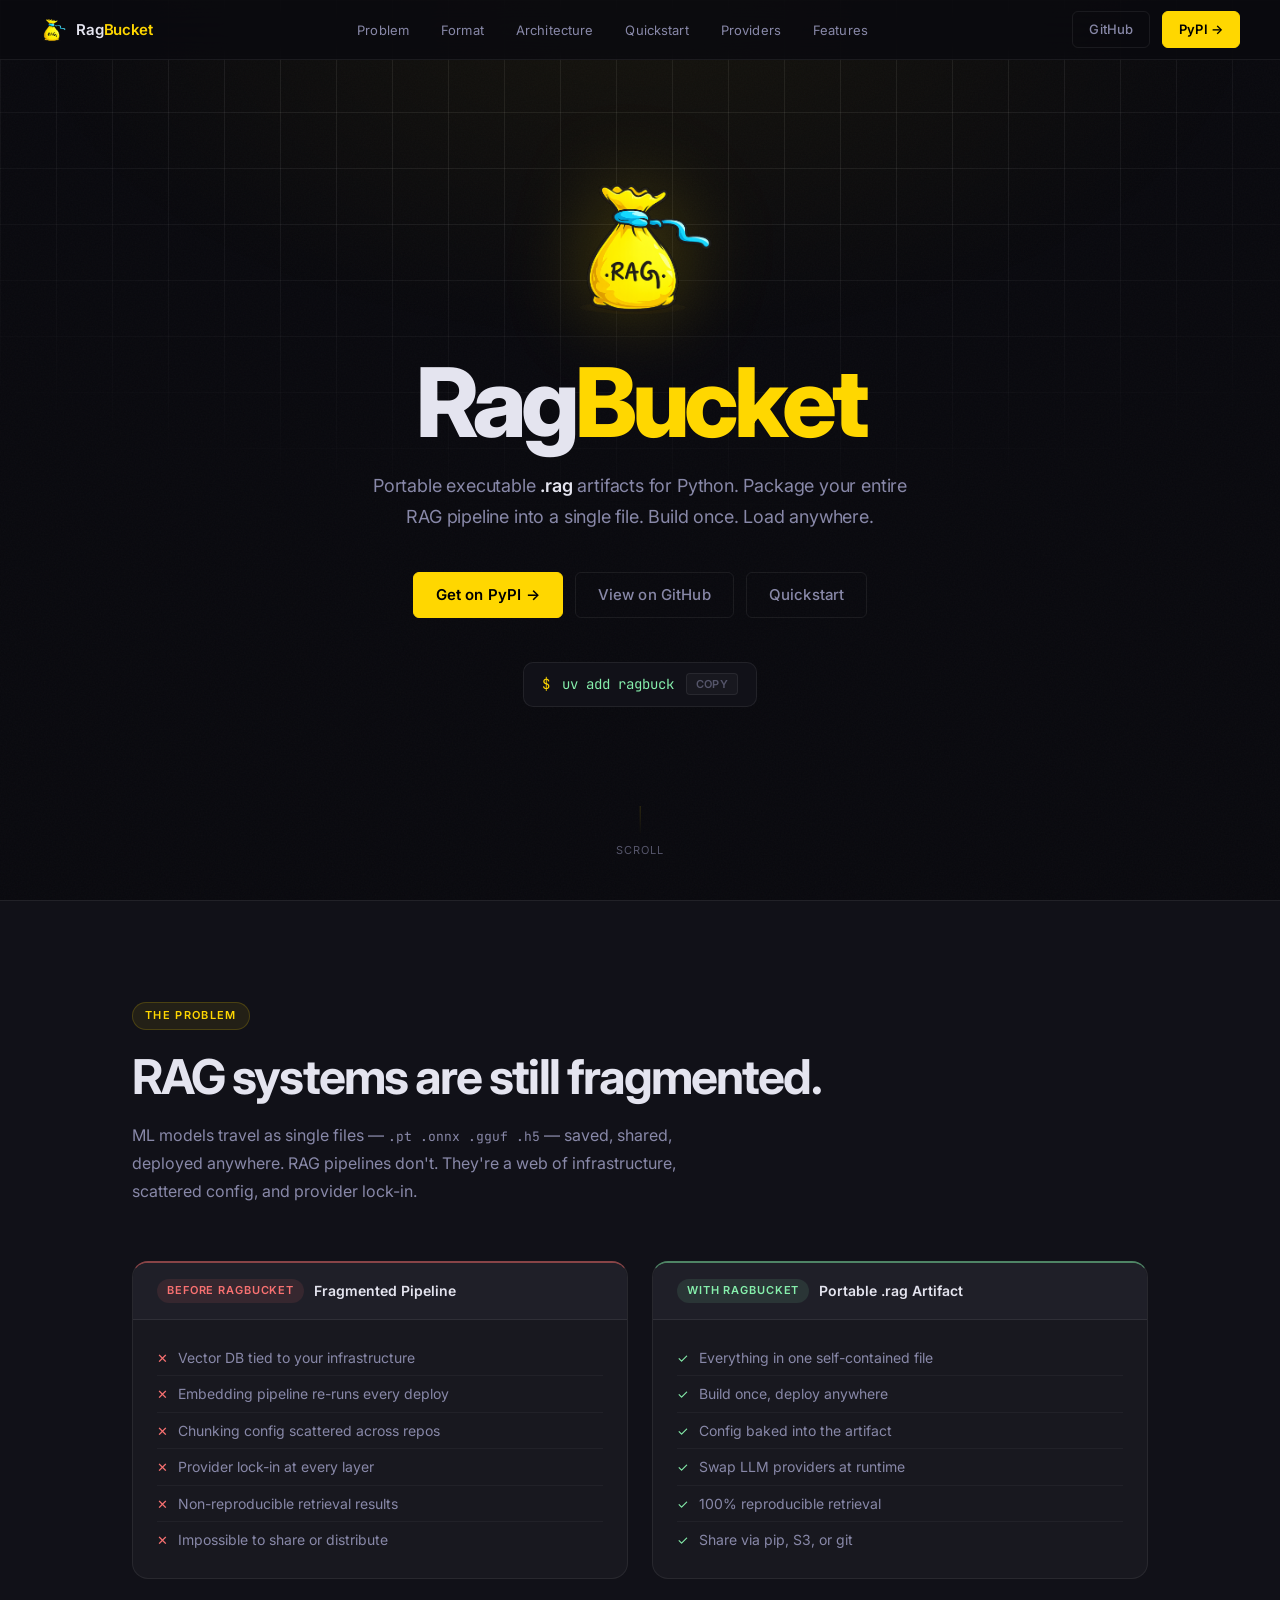
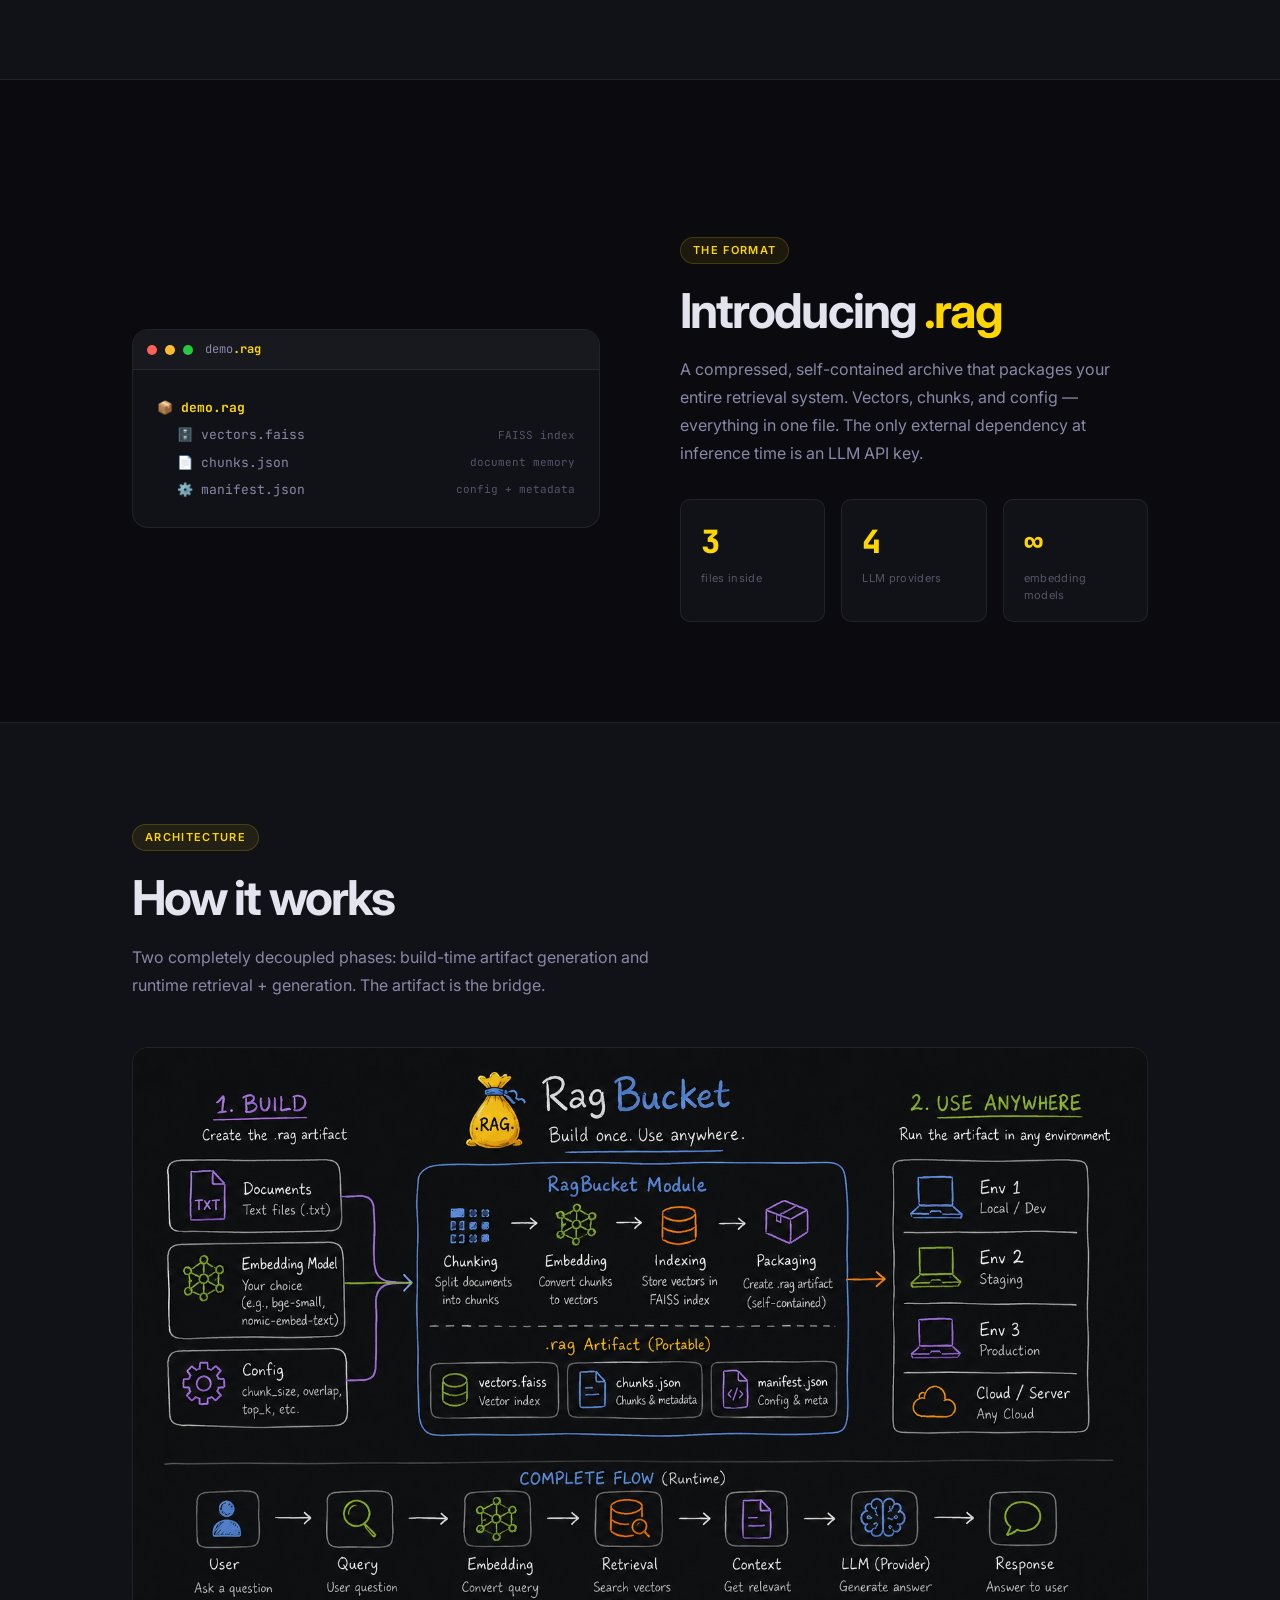
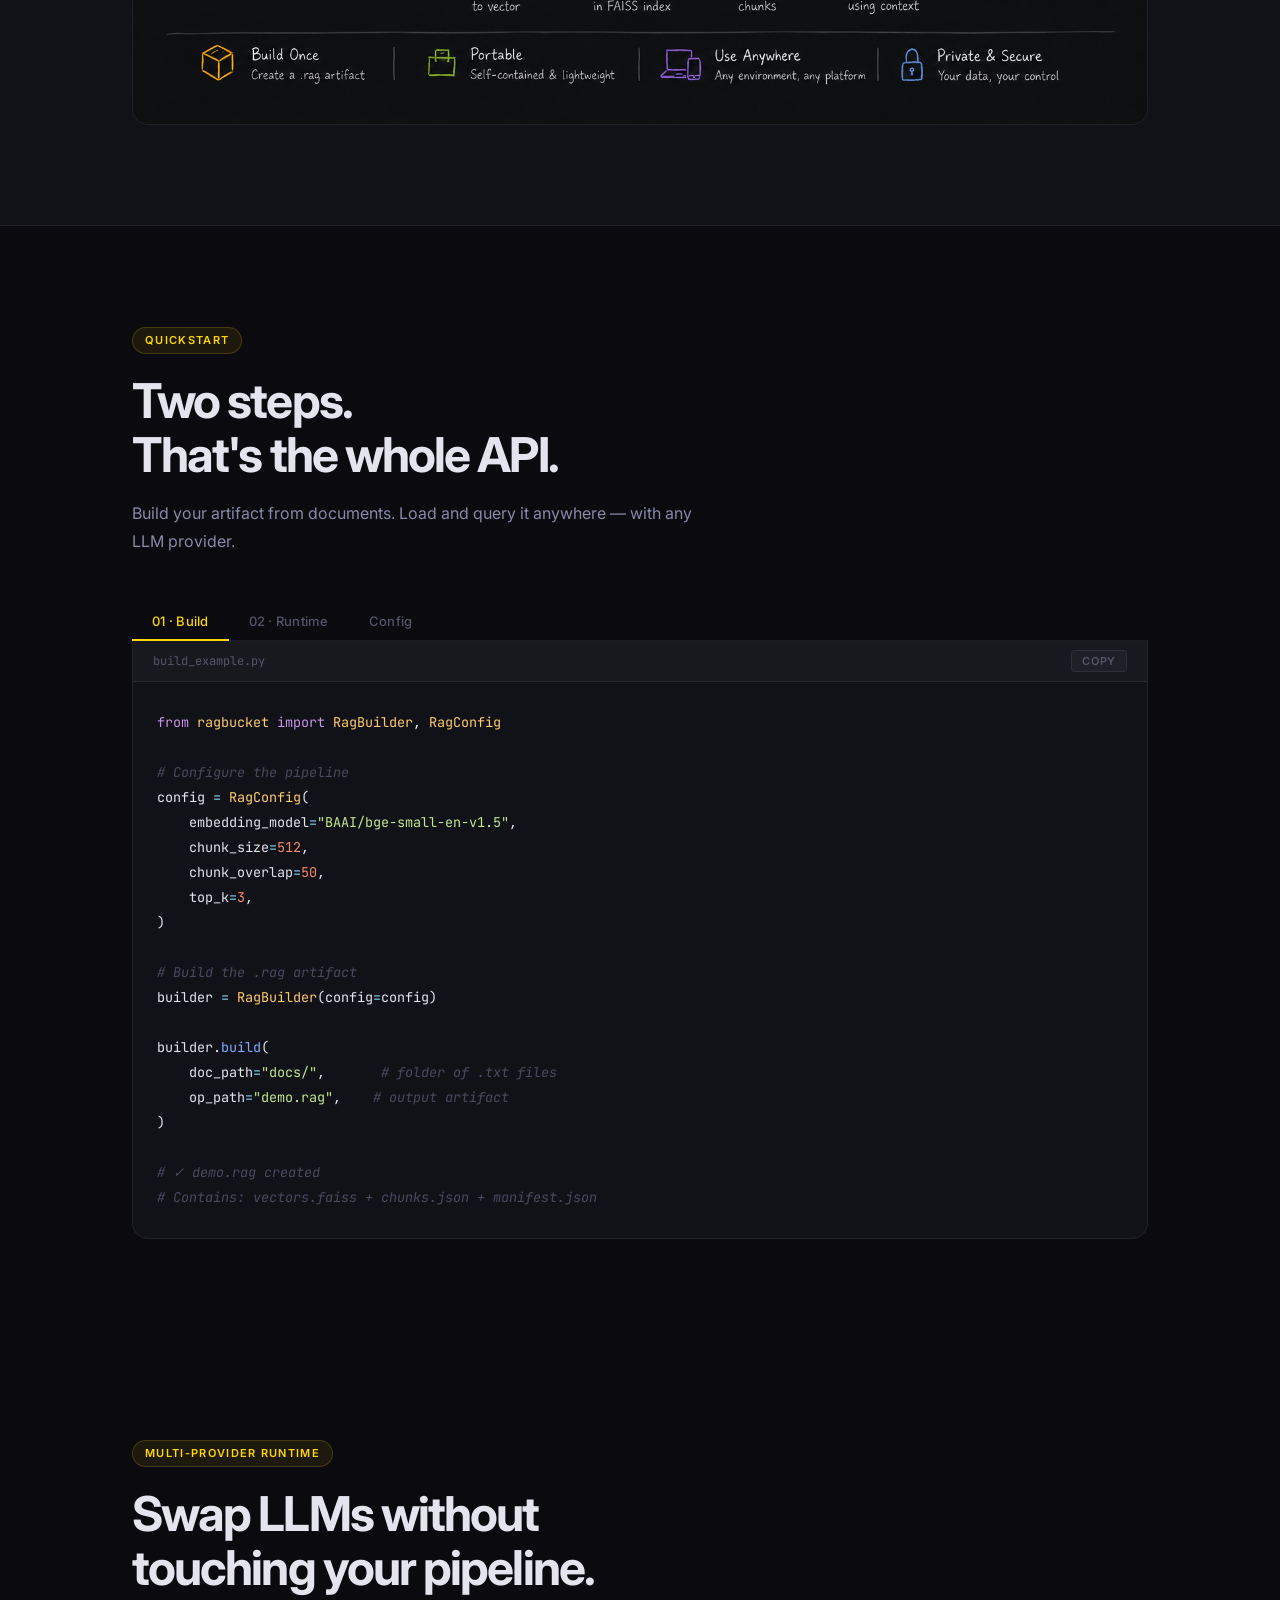
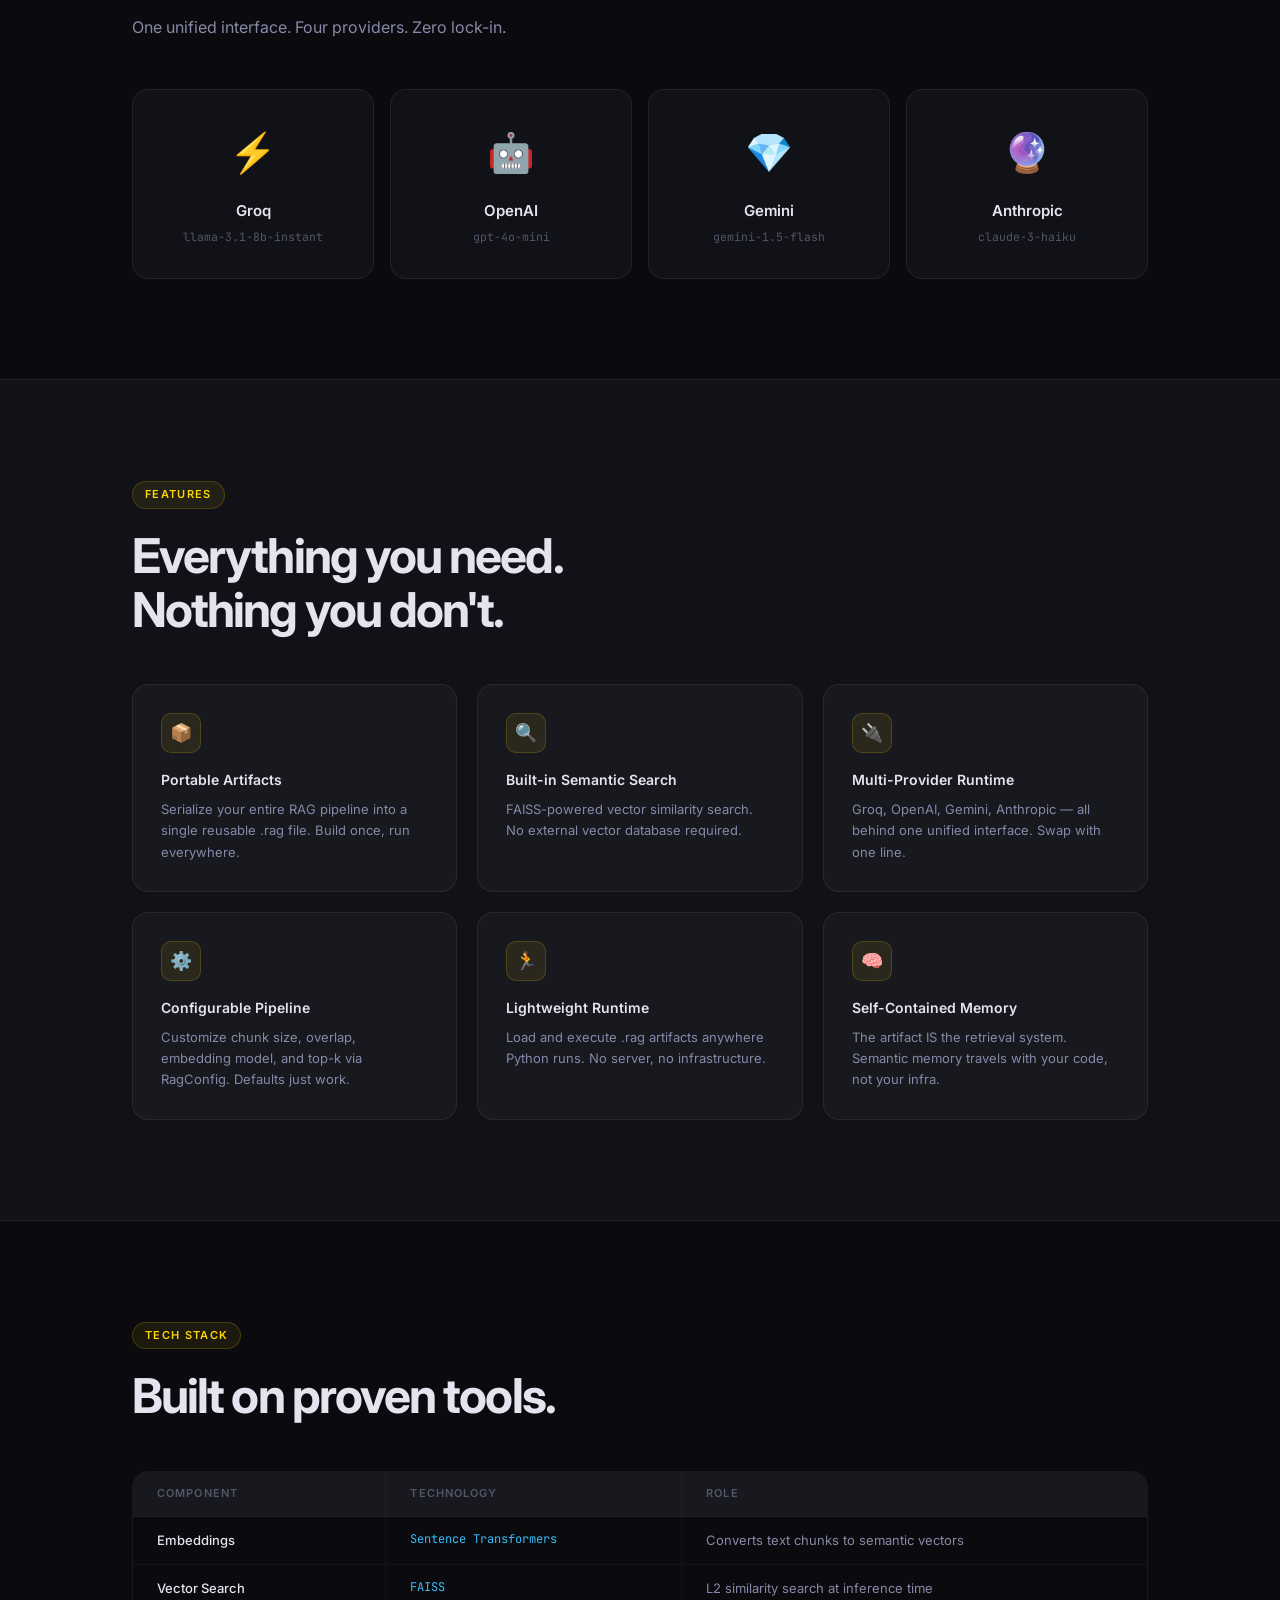
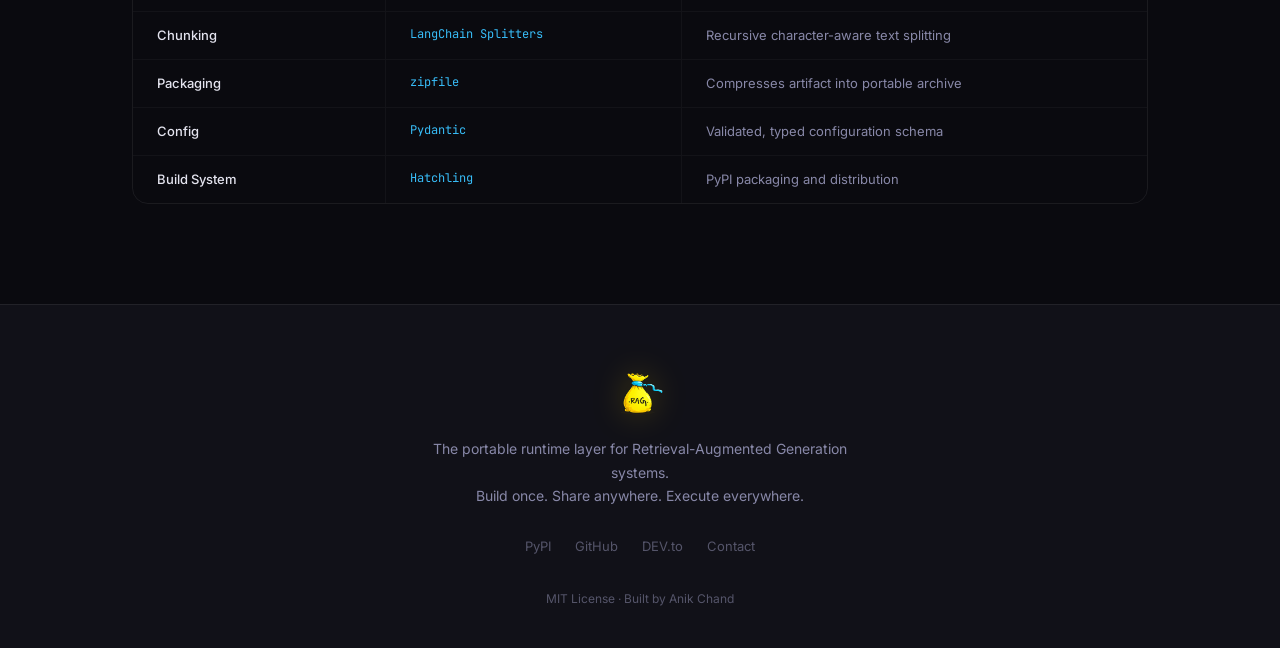
==== commit a4ea0aa8: "added frontend" ====
--- a/frontend/index.html
+++ b/frontend/index.html
@@ -22,7 +22,9 @@
         <nav class="nav">
             <a href="#hero" class="nav-logo">
                 <img src="img/ragbucket.png" alt="RagBucket logo" />
-                Rag<span>Bucket</span>
+                <div class="logo-text">
+                    Rag<span>Bucket</span>
+                </div>
             </a>
             <ul class="nav-links">
                 <li><a href="#problem">Problem</a></li>
--- a/frontend/index.css
+++ b/frontend/index.css
@@ -83,11 +83,31 @@
 }
 
 .nav-logo {
-  display: flex; align-items: center; gap: 9px;
-  font-size: 15px; font-weight: 600; letter-spacing: -0.3px;
+  display: flex;
+  align-items: center;
+  gap: 0.65rem;
+
+  font-size: 15px;
+  font-weight: 600;
+  letter-spacing: -0.3px;
   color: var(--text);
 }
-.nav-logo img { width: 26px; height: 26px; object-fit: contain; }
+
+.nav-logo img {
+  width: 26px;
+  height: 26px;
+  object-fit: contain;
+  flex-shrink: 0;
+}
+
+.logo-text {
+  display: flex;
+  gap: 0;
+}
+
+.logo-text span:last-child {
+  color: var(--gold);
+}
 .nav-logo span { color: var(--gold); }
 
 .nav-links {
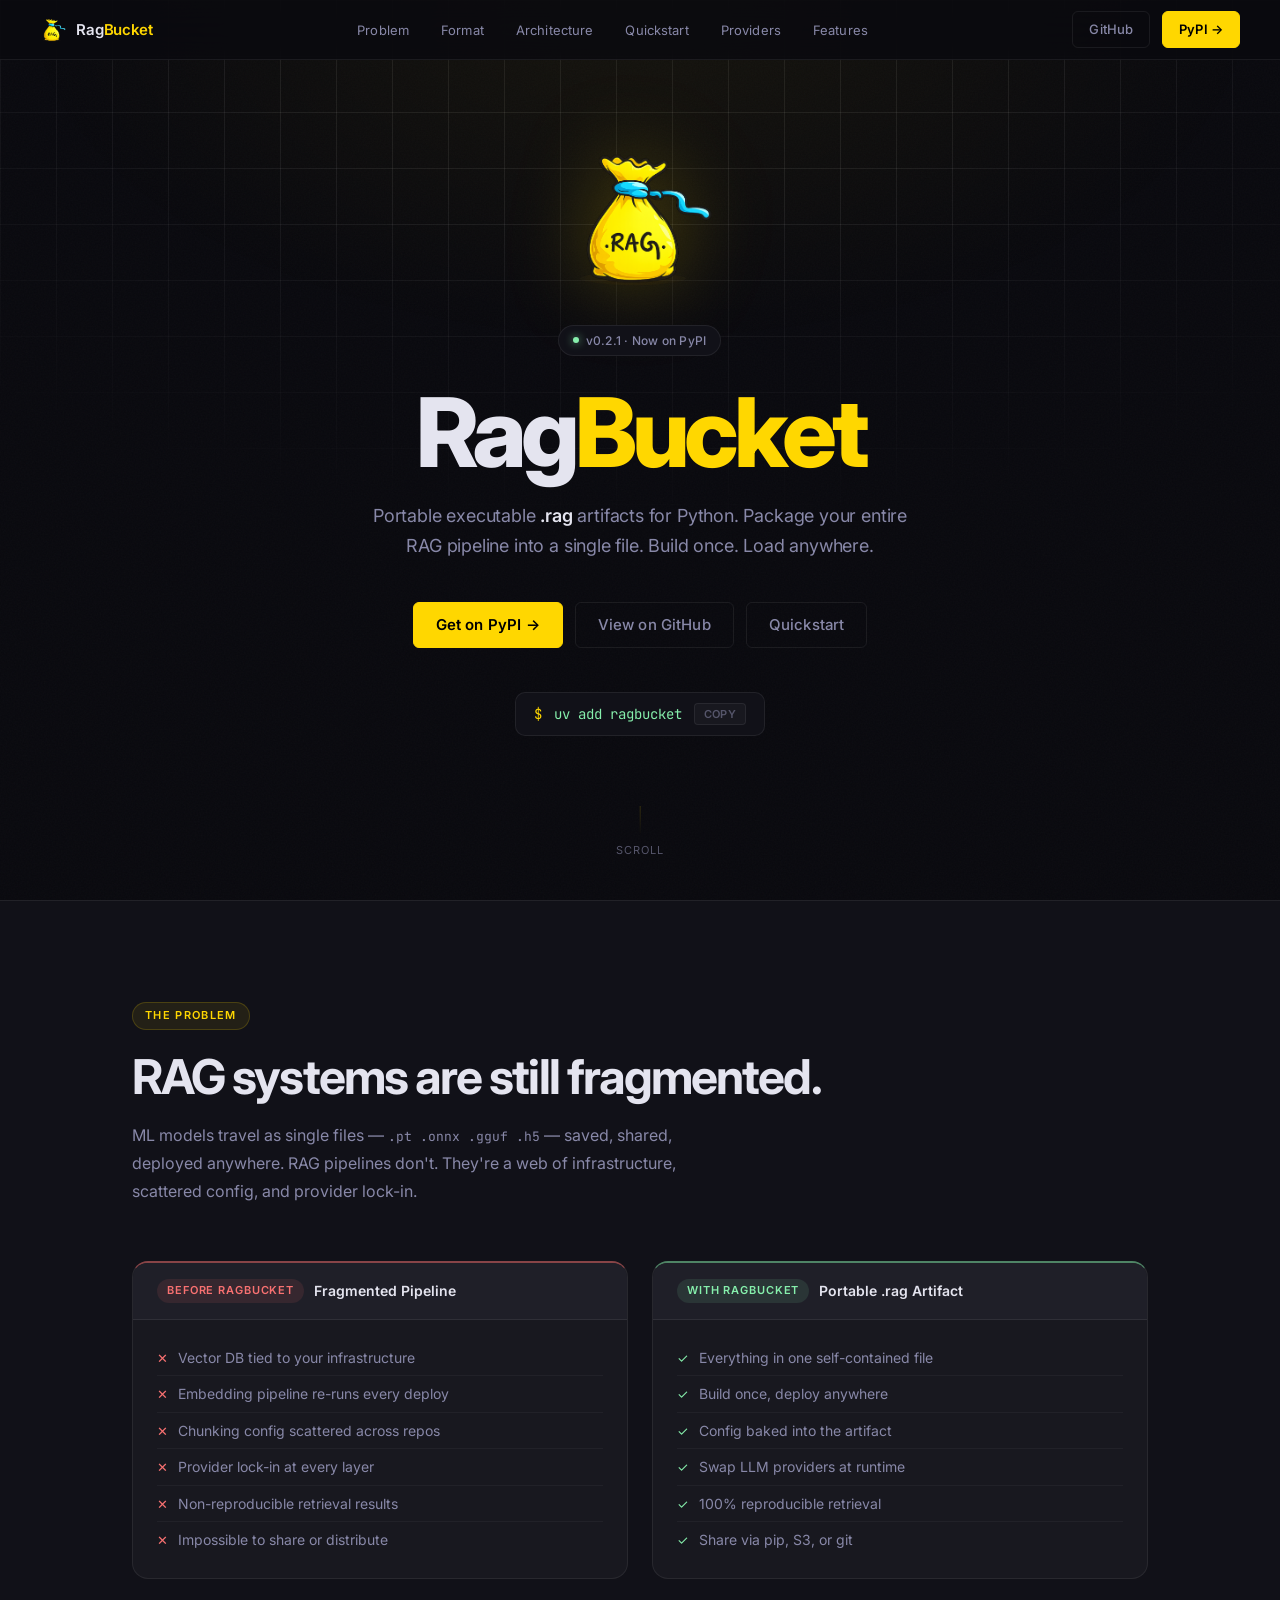
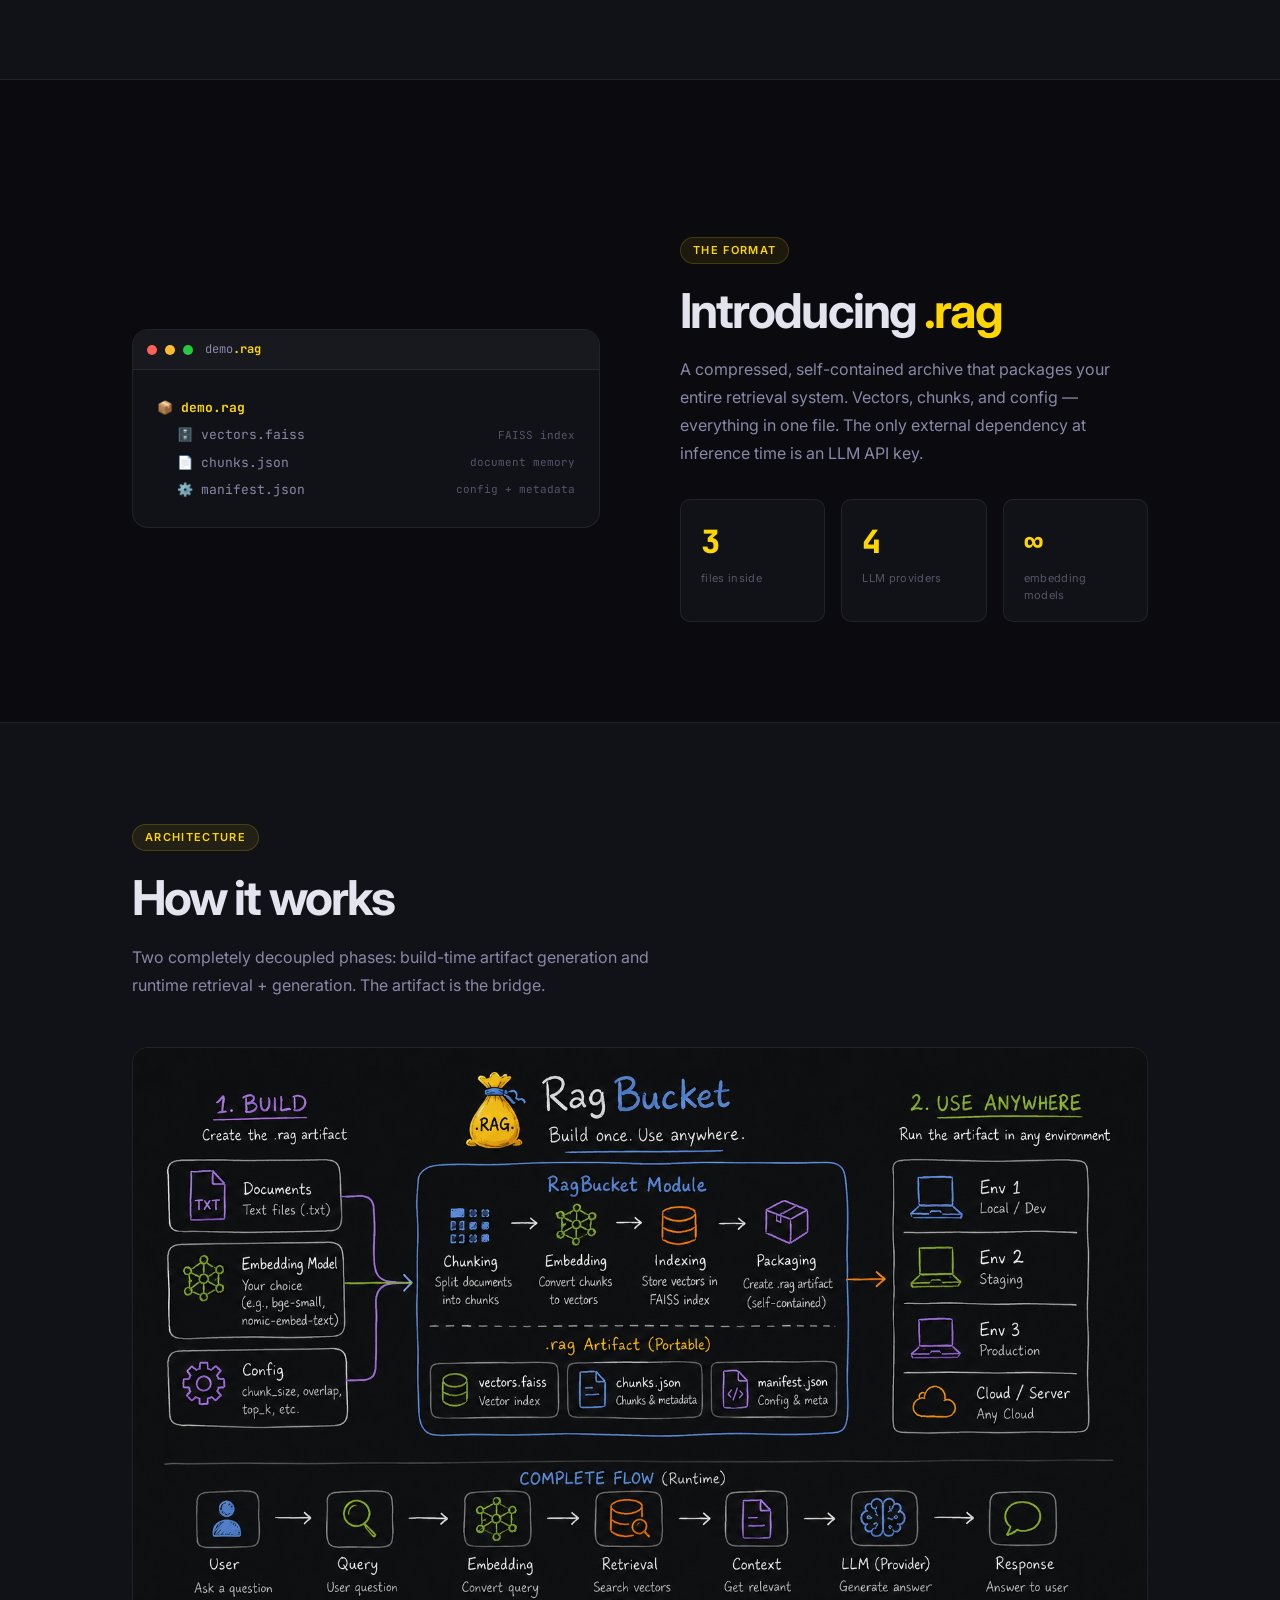
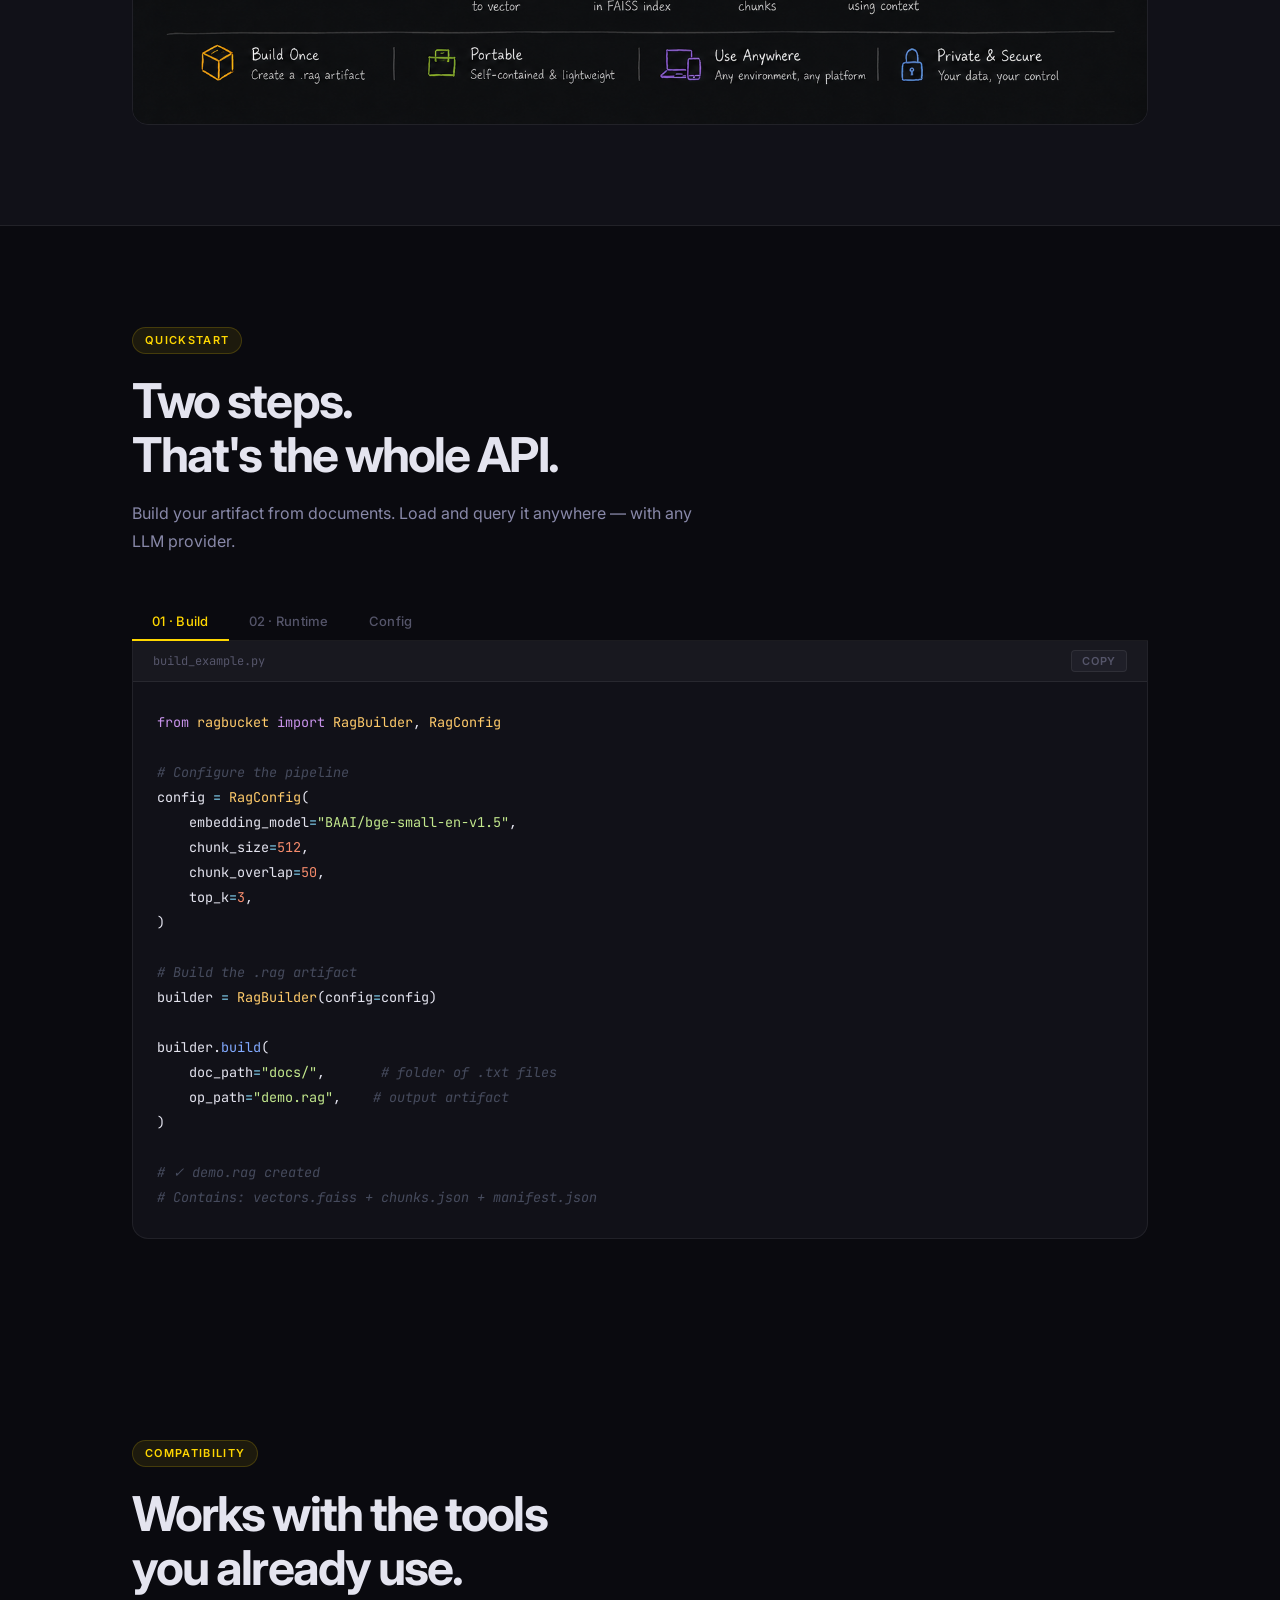
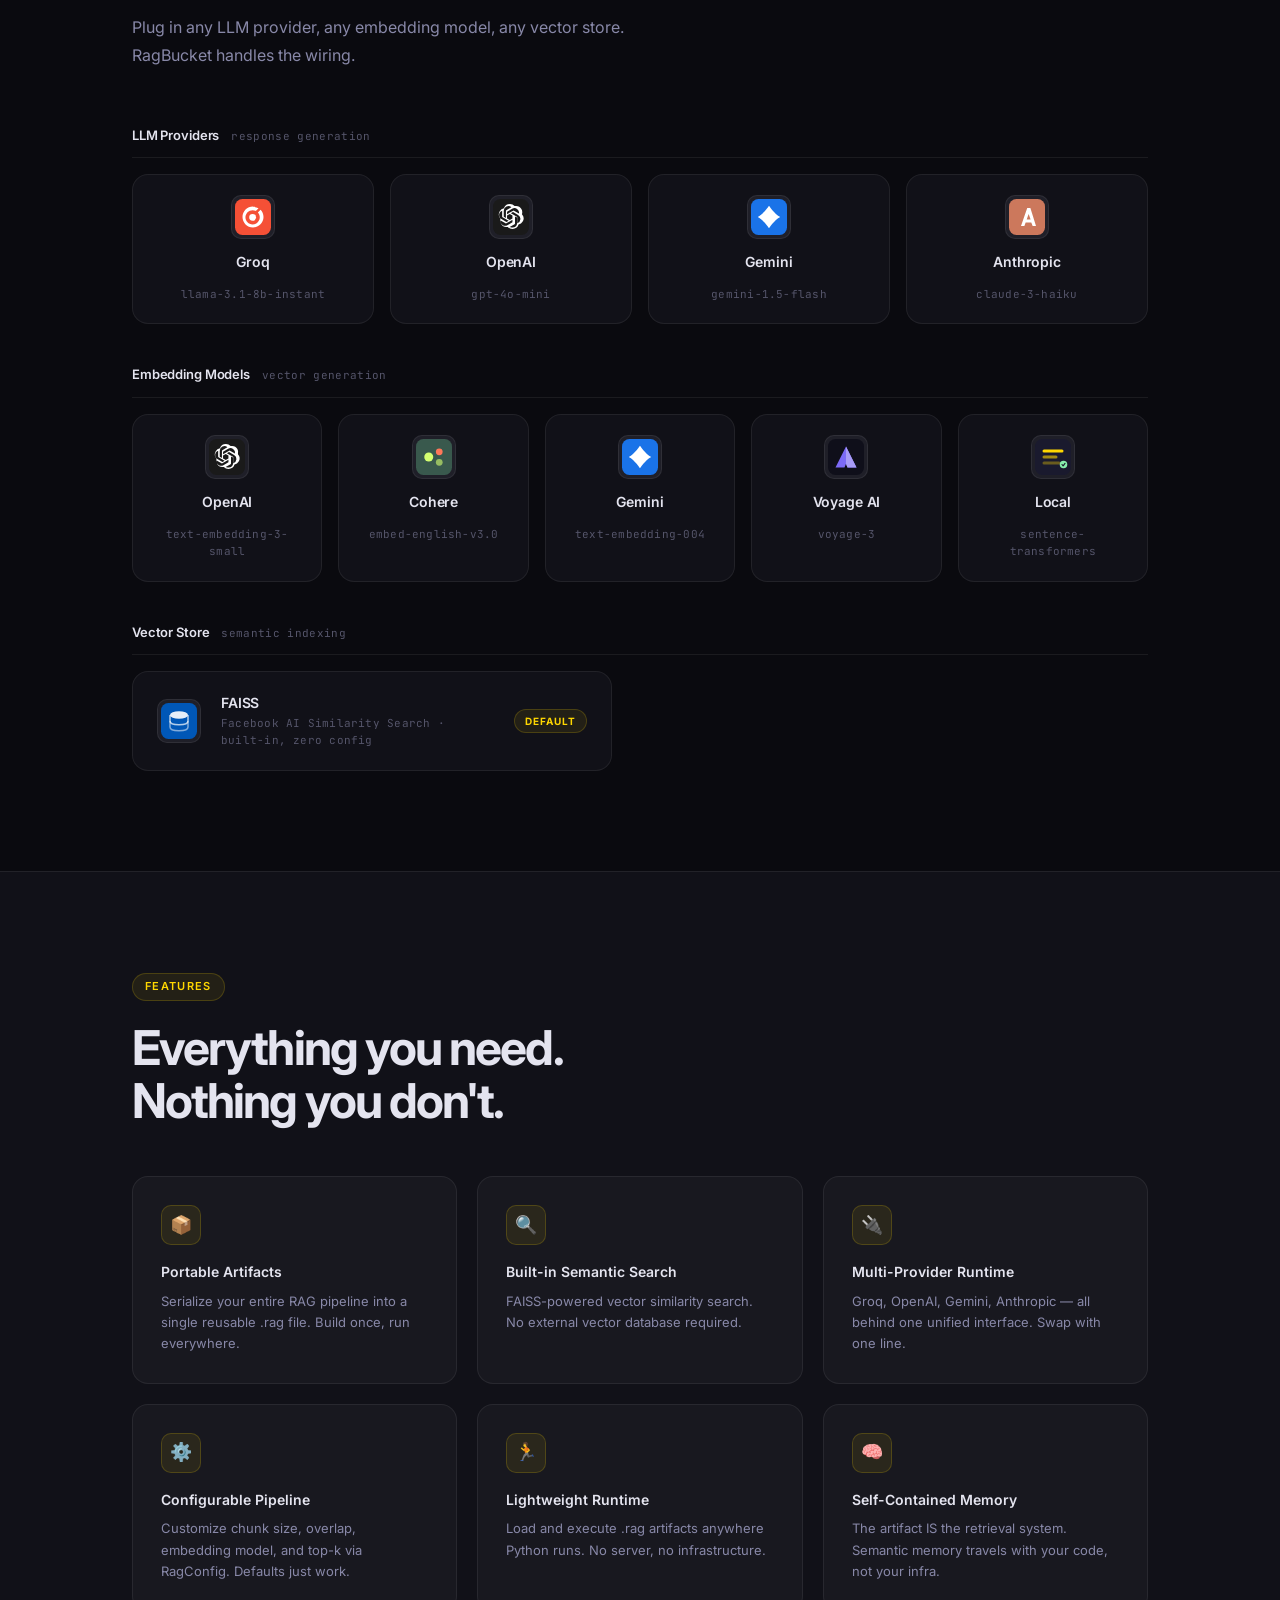
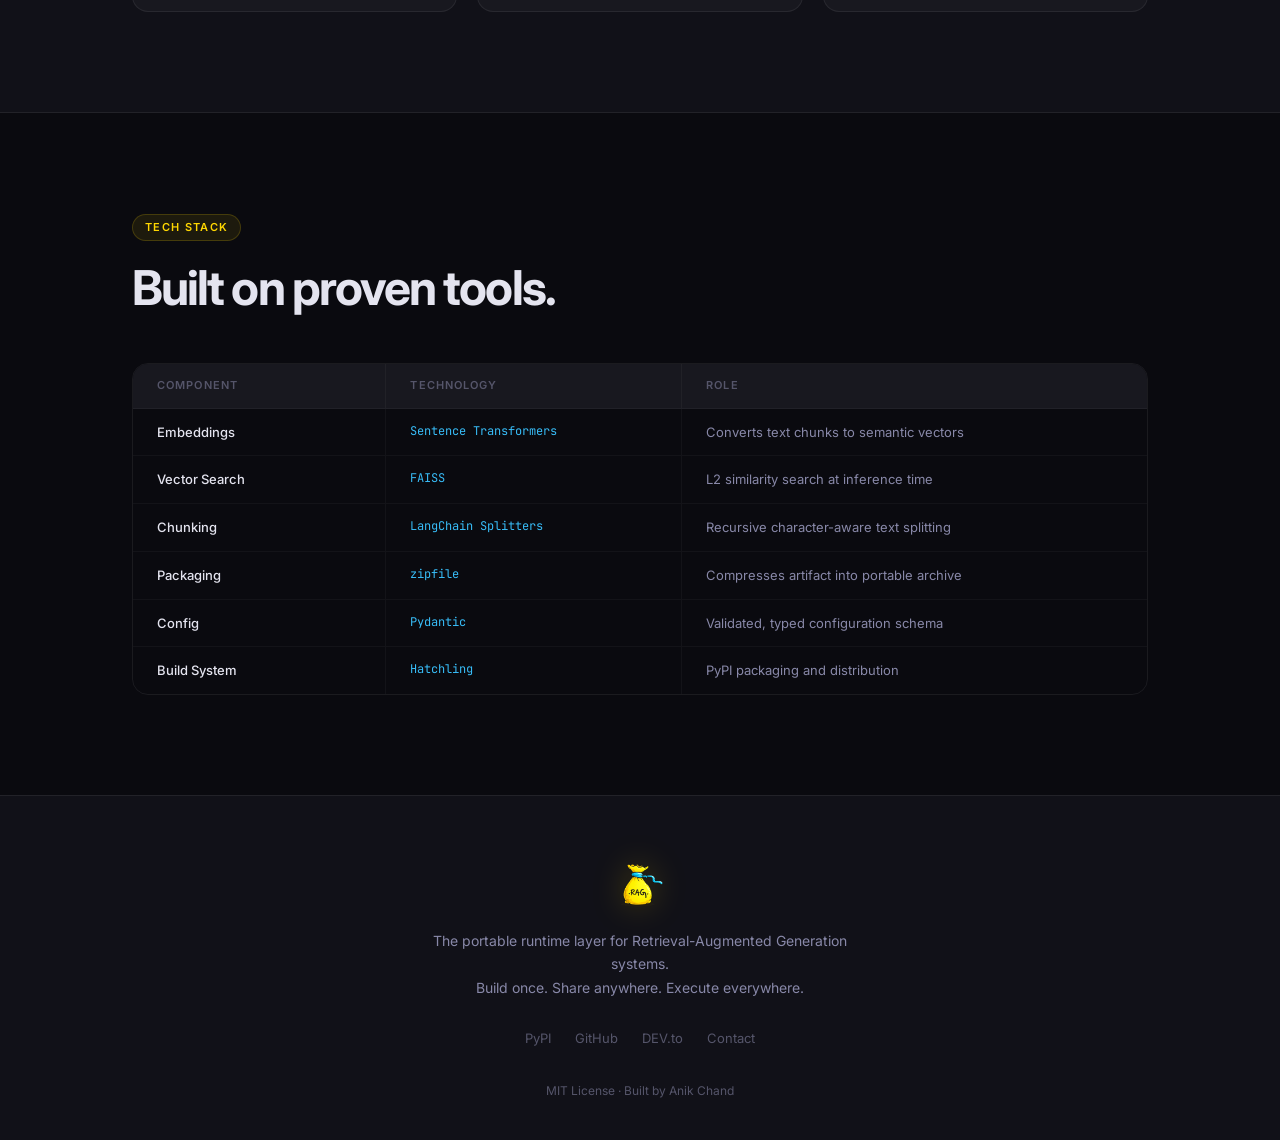
==== commit 85c5c9a0: "added frontend" ====
--- a/frontend/index.html
+++ b/frontend/index.html
@@ -1,368 +1,229 @@
-<!doctype html>
+<!DOCTYPE html>
 <html lang="en">
-    <head>
-        <meta charset="UTF-8" />
-        <meta name="viewport" content="width=device-width, initial-scale=1.0" />
-        <title>RagBucket — Portable RAG Artifacts for Python</title>
-        <meta
-            name="description"
-            content="Build RAG pipelines as reusable, portable .rag artifacts. Build once. Load anywhere."
-        />
-        <link rel="icon" href="img/ragbucket.png" type="image/png" />
-        <link rel="preconnect" href="https://fonts.googleapis.com" />
-        <link rel="preconnect" href="https://fonts.gstatic.com" crossorigin />
-        <link
-            href="https://fonts.googleapis.com/css2?family=Inter:wght@400;500;600;700;800&family=JetBrains+Mono:wght@400;500&display=swap"
-            rel="stylesheet"
-        />
-        <link rel="stylesheet" href="index.css" />
-    </head>
-    <body>
-        <!-- NAV -->
-        <nav class="nav">
-            <a href="#hero" class="nav-logo">
-                <img src="img/ragbucket.png" alt="RagBucket logo" />
-                <div class="logo-text">
-                    Rag<span>Bucket</span>
-                </div>
-            </a>
-            <ul class="nav-links">
-                <li><a href="#problem">Problem</a></li>
-                <li><a href="#artifact">Format</a></li>
-                <li><a href="#architecture">Architecture</a></li>
-                <li><a href="#code">Quickstart</a></li>
-                <li><a href="#providers">Providers</a></li>
-                <li><a href="#features">Features</a></li>
-            </ul>
-            <div class="nav-end">
-                <a
-                    href="https://github.com/anikchand461/ragbucket"
-                    target="_blank"
-                    class="btn btn-ghost"
-                    >GitHub</a
-                >
-                <a
-                    href="https://pypi.org/project/ragbucket/"
-                    target="_blank"
-                    class="btn btn-gold"
-                    >PyPI →</a
-                >
+<head>
+  <meta charset="UTF-8" />
+  <meta name="viewport" content="width=device-width, initial-scale=1.0" />
+  <title>RagBucket — Portable RAG Artifacts for Python</title>
+  <meta name="description" content="Build RAG pipelines as reusable, portable .rag artifacts. Build once. Load anywhere." />
+  <link rel="icon" href="img/ragbucket.png" type="image/png" />
+  <link rel="preconnect" href="https://fonts.googleapis.com" />
+  <link rel="preconnect" href="https://fonts.gstatic.com" crossorigin />
+  <link href="https://fonts.googleapis.com/css2?family=Inter:wght@400;500;600;700;800&family=JetBrains+Mono:wght@400;500&display=swap" rel="stylesheet" />
+  <link rel="stylesheet" href="index.css" />
+</head>
+<body>
+
+<!-- NAV -->
+<nav class="nav">
+  <a href="#hero" class="nav-logo">
+    <img src="img/ragbucket.png" alt="RagBucket logo" />
+    <div class="logo-text">
+        Rag<span>Bucket</span>
+    </div>
+  </a>
+  <ul class="nav-links">
+    <li><a href="#problem">Problem</a></li>
+    <li><a href="#artifact">Format</a></li>
+    <li><a href="#architecture">Architecture</a></li>
+    <li><a href="#code">Quickstart</a></li>
+    <li><a href="#providers">Providers</a></li>
+    <li><a href="#features">Features</a></li>
+  </ul>
+  <div class="nav-end">
+    <a href="https://github.com/anikchand461/ragbucket" target="_blank" class="btn btn-ghost">GitHub</a>
+    <a href="https://pypi.org/project/ragbucket/" target="_blank" class="btn btn-gold">PyPI →</a>
+  </div>
+</nav>
+
+<!-- HERO -->
+<section id="hero">
+  <div class="hero-glow"></div>
+  <div class="hero-inner">
+    <img src="img/ragbucket.png" alt="RagBucket" class="hero-logo" />
+
+    <div class="hero-badge">
+      <span class="hero-badge-dot"></span>
+      v0.2.1 · Now on PyPI
+    </div>
+
+    <h1 class="hero-title">
+      Rag<span class="accent">Bucket</span>
+    </h1>
+
+    <p class="hero-desc">
+      Portable executable <strong style="color:var(--text);font-weight:600">.rag</strong> artifacts for Python.
+      Package your entire RAG pipeline into a single file.
+      Build once. Load anywhere.
+    </p>
+
+    <div class="hero-actions">
+      <a href="https://pypi.org/project/ragbucket/" target="_blank" class="btn btn-gold" style="font-size:15px;padding:10px 22px">
+        Get on PyPI →
+      </a>
+      <a href="https://github.com/anikchand461/ragbucket" target="_blank" class="btn btn-ghost" style="font-size:15px;padding:10px 22px">
+        View on GitHub
+      </a>
+      <a href="#code" class="btn btn-ghost" style="font-size:15px;padding:10px 22px">
+        Quickstart
+      </a>
+    </div>
+
+    <div class="hero-install">
+      <span class="prompt">$</span>
+      <span id="typing-text">uv add ragbucket</span>
+      <button class="copy-btn" onclick="copyInstall(this)">Copy</button>
+    </div>
+  </div>
+
+  <div class="hero-scroll">
+    <div class="scroll-line"></div>
+    <span>scroll</span>
+  </div>
+</section>
+
+<!-- PROBLEM -->
+<section id="problem">
+  <div class="container">
+    <span class="eyebrow" data-reveal>The Problem</span>
+    <h2 class="section-title" data-reveal>RAG systems are still fragmented.</h2>
+    <p class="section-lead" data-reveal>
+      ML models travel as single files — <code style="font-family:var(--mono);font-size:13px;color:var(--text-2)">.pt .onnx .gguf .h5</code> — saved, shared, deployed anywhere.
+      RAG pipelines don't. They're a web of infrastructure, scattered config, and provider lock-in.
+    </p>
+
+    <div class="compare-grid">
+      <div class="compare-card bad" data-reveal data-delay="1">
+        <div class="compare-head">
+          <span class="compare-tag">Before RagBucket</span>
+          <span class="compare-head-title">Fragmented Pipeline</span>
+        </div>
+        <div class="compare-body">
+          <div class="compare-item"><span class="compare-icon">✕</span>Vector DB tied to your infrastructure</div>
+          <div class="compare-item"><span class="compare-icon">✕</span>Embedding pipeline re-runs every deploy</div>
+          <div class="compare-item"><span class="compare-icon">✕</span>Chunking config scattered across repos</div>
+          <div class="compare-item"><span class="compare-icon">✕</span>Provider lock-in at every layer</div>
+          <div class="compare-item"><span class="compare-icon">✕</span>Non-reproducible retrieval results</div>
+          <div class="compare-item"><span class="compare-icon">✕</span>Impossible to share or distribute</div>
+        </div>
+      </div>
+
+      <div class="compare-card good" data-reveal data-delay="2">
+        <div class="compare-head">
+          <span class="compare-tag">With RagBucket</span>
+          <span class="compare-head-title">Portable .rag Artifact</span>
+        </div>
+        <div class="compare-body">
+          <div class="compare-item"><span class="compare-icon">✓</span>Everything in one self-contained file</div>
+          <div class="compare-item"><span class="compare-icon">✓</span>Build once, deploy anywhere</div>
+          <div class="compare-item"><span class="compare-icon">✓</span>Config baked into the artifact</div>
+          <div class="compare-item"><span class="compare-icon">✓</span>Swap LLM providers at runtime</div>
+          <div class="compare-item"><span class="compare-icon">✓</span>100% reproducible retrieval</div>
+          <div class="compare-item"><span class="compare-icon">✓</span>Share via pip, S3, or git</div>
+        </div>
+      </div>
+    </div>
+  </div>
+</section>
+
+<!-- ARTIFACT FORMAT -->
+<section id="artifact">
+  <div class="container">
+    <div class="artifact-layout">
+      <div data-reveal>
+        <div class="rag-visual">
+          <div class="rag-visual-top">
+            <div class="dot dot-r"></div>
+            <div class="dot dot-y"></div>
+            <div class="dot dot-g"></div>
+            <span class="rag-filename">demo<b>.rag</b></span>
+          </div>
+          <div class="rag-tree">
+            <div class="rag-root">📦 demo.rag</div>
+            <div class="rag-item" style="animation-delay:.08s">
+              <span>🗄️</span>
+              <span class="rag-item-label">vectors.faiss</span>
+              <span class="rag-item-desc">FAISS index</span>
             </div>
-        </nav>
-
-        <!-- HERO -->
-        <section id="hero">
-            <div class="hero-glow"></div>
-            <div class="hero-inner">
-                <img
-                    src="img/ragbucket.png"
-                    alt="RagBucket"
-                    class="hero-logo"
-                />
-
-                <h1 class="hero-title">
-                    Rag<span class="accent">Bucket</span>
-                </h1>
-
-                <p class="hero-desc">
-                    Portable executable
-                    <strong style="color: var(--text); font-weight: 600"
-                        >.rag</strong
-                    >
-                    artifacts for Python. Package your entire RAG pipeline into
-                    a single file. Build once. Load anywhere.
-                </p>
-
-                <div class="hero-actions">
-                    <a
-                        href="https://pypi.org/project/ragbucket/"
-                        target="_blank"
-                        class="btn btn-gold"
-                        style="font-size: 15px; padding: 10px 22px"
-                    >
-                        Get on PyPI →
-                    </a>
-                    <a
-                        href="https://github.com/anikchand461/ragbucket"
-                        target="_blank"
-                        class="btn btn-ghost"
-                        style="font-size: 15px; padding: 10px 22px"
-                    >
-                        View on GitHub
-                    </a>
-                    <a
-                        href="#code"
-                        class="btn btn-ghost"
-                        style="font-size: 15px; padding: 10px 22px"
-                    >
-                        Quickstart
-                    </a>
-                </div>
-
-                <div class="hero-install">
-                    <span class="prompt">$</span>
-                    <span id="typing-text">uv add ragbucket</span>
-                    <button class="copy-btn" onclick="copyInstall(this)">
-                        Copy
-                    </button>
-                </div>
+            <div class="rag-item" style="animation-delay:.16s">
+              <span>📄</span>
+              <span class="rag-item-label">chunks.json</span>
+              <span class="rag-item-desc">document memory</span>
             </div>
-
-            <div class="hero-scroll">
-                <div class="scroll-line"></div>
-                <span>scroll</span>
+            <div class="rag-item" style="animation-delay:.24s">
+              <span>⚙️</span>
+              <span class="rag-item-label">manifest.json</span>
+              <span class="rag-item-desc">config + metadata</span>
             </div>
-        </section>
-
-        <!-- PROBLEM -->
-        <section id="problem">
-            <div class="container">
-                <span class="eyebrow" data-reveal>The Problem</span>
-                <h2 class="section-title" data-reveal>
-                    RAG systems are still fragmented.
-                </h2>
-                <p class="section-lead" data-reveal>
-                    ML models travel as single files —
-                    <code
-                        style="
-                            font-family: var(--mono);
-                            font-size: 13px;
-                            color: var(--text-2);
-                        "
-                        >.pt .onnx .gguf .h5</code
-                    >
-                    — saved, shared, deployed anywhere. RAG pipelines don't.
-                    They're a web of infrastructure, scattered config, and
-                    provider lock-in.
-                </p>
-
-                <div class="compare-grid">
-                    <div class="compare-card bad" data-reveal data-delay="1">
-                        <div class="compare-head">
-                            <span class="compare-tag">Before RagBucket</span>
-                            <span class="compare-head-title"
-                                >Fragmented Pipeline</span
-                            >
-                        </div>
-                        <div class="compare-body">
-                            <div class="compare-item">
-                                <span class="compare-icon">✕</span>Vector DB
-                                tied to your infrastructure
-                            </div>
-                            <div class="compare-item">
-                                <span class="compare-icon">✕</span>Embedding
-                                pipeline re-runs every deploy
-                            </div>
-                            <div class="compare-item">
-                                <span class="compare-icon">✕</span>Chunking
-                                config scattered across repos
-                            </div>
-                            <div class="compare-item">
-                                <span class="compare-icon">✕</span>Provider
-                                lock-in at every layer
-                            </div>
-                            <div class="compare-item">
-                                <span class="compare-icon">✕</span
-                                >Non-reproducible retrieval results
-                            </div>
-                            <div class="compare-item">
-                                <span class="compare-icon">✕</span>Impossible to
-                                share or distribute
-                            </div>
-                        </div>
-                    </div>
-
-                    <div class="compare-card good" data-reveal data-delay="2">
-                        <div class="compare-head">
-                            <span class="compare-tag">With RagBucket</span>
-                            <span class="compare-head-title"
-                                >Portable .rag Artifact</span
-                            >
-                        </div>
-                        <div class="compare-body">
-                            <div class="compare-item">
-                                <span class="compare-icon">✓</span>Everything in
-                                one self-contained file
-                            </div>
-                            <div class="compare-item">
-                                <span class="compare-icon">✓</span>Build once,
-                                deploy anywhere
-                            </div>
-                            <div class="compare-item">
-                                <span class="compare-icon">✓</span>Config baked
-                                into the artifact
-                            </div>
-                            <div class="compare-item">
-                                <span class="compare-icon">✓</span>Swap LLM
-                                providers at runtime
-                            </div>
-                            <div class="compare-item">
-                                <span class="compare-icon">✓</span>100%
-                                reproducible retrieval
-                            </div>
-                            <div class="compare-item">
-                                <span class="compare-icon">✓</span>Share via
-                                pip, S3, or git
-                            </div>
-                        </div>
-                    </div>
-                </div>
-            </div>
-        </section>
-
-        <!-- ARTIFACT FORMAT -->
-        <section id="artifact">
-            <div class="container">
-                <div class="artifact-layout">
-                    <div data-reveal>
-                        <div class="rag-visual">
-                            <div class="rag-visual-top">
-                                <div class="dot dot-r"></div>
-                                <div class="dot dot-y"></div>
-                                <div class="dot dot-g"></div>
-                                <span class="rag-filename"
-                                    >demo<b>.rag</b></span
-                                >
-                            </div>
-                            <div class="rag-tree">
-                                <div class="rag-root">📦 demo.rag</div>
-                                <div
-                                    class="rag-item"
-                                    style="animation-delay: 0.08s"
-                                >
-                                    <span>🗄️</span>
-                                    <span class="rag-item-label"
-                                        >vectors.faiss</span
-                                    >
-                                    <span class="rag-item-desc"
-                                        >FAISS index</span
-                                    >
-                                </div>
-                                <div
-                                    class="rag-item"
-                                    style="animation-delay: 0.16s"
-                                >
-                                    <span>📄</span>
-                                    <span class="rag-item-label"
-                                        >chunks.json</span
-                                    >
-                                    <span class="rag-item-desc"
-                                        >document memory</span
-                                    >
-                                </div>
-                                <div
-                                    class="rag-item"
-                                    style="animation-delay: 0.24s"
-                                >
-                                    <span>⚙️</span>
-                                    <span class="rag-item-label"
-                                        >manifest.json</span
-                                    >
-                                    <span class="rag-item-desc"
-                                        >config + metadata</span
-                                    >
-                                </div>
-                            </div>
-                        </div>
-                    </div>
-
-                    <div>
-                        <span class="eyebrow" data-reveal>The Format</span>
-                        <h2 class="section-title" data-reveal>
-                            Introducing
-                            <span style="color: var(--gold)">.rag</span>
-                        </h2>
-                        <p class="section-lead" data-reveal>
-                            A compressed, self-contained archive that packages
-                            your entire retrieval system. Vectors, chunks, and
-                            config — everything in one file. The only external
-                            dependency at inference time is an LLM API key.
-                        </p>
-
-                        <div class="stats" data-reveal style="margin-top: 2rem">
-                            <div class="stat">
-                                <div class="stat-val">3</div>
-                                <div class="stat-lbl">files inside</div>
-                            </div>
-                            <div class="stat">
-                                <div class="stat-val">4</div>
-                                <div class="stat-lbl">LLM providers</div>
-                            </div>
-                            <div class="stat">
-                                <div class="stat-val">∞</div>
-                                <div class="stat-lbl">embedding models</div>
-                            </div>
-                        </div>
-                    </div>
-                </div>
-            </div>
-        </section>
-
-        <!-- ARCHITECTURE -->
-        <section id="architecture">
-            <div class="container">
-                <span class="eyebrow" data-reveal>Architecture</span>
-                <h2 class="section-title" data-reveal>How it works</h2>
-                <p class="section-lead" data-reveal>
-                    Two completely decoupled phases: build-time artifact
-                    generation and runtime retrieval + generation. The artifact
-                    is the bridge.
-                </p>
-                <div class="arch-wrap" data-reveal>
-                    <img
-                        src="img/workflow.png"
-                        alt="RagBucket architecture diagram — build pipeline and runtime flow"
-                    />
-                </div>
-            </div>
-        </section>
-
-        <!-- CODE QUICKSTART -->
-        <section id="code">
-            <div class="container">
-                <span class="eyebrow" data-reveal>Quickstart</span>
-                <h2 class="section-title" data-reveal>
-                    Two steps.<br />That's the whole API.
-                </h2>
-                <p class="section-lead" data-reveal>
-                    Build your artifact from documents. Load and query it
-                    anywhere — with any LLM provider.
-                </p>
-
-                <div class="tab-bar" data-reveal>
-                    <button
-                        class="tab-btn active"
-                        onclick="switchTab(this, 'build')"
-                    >
-                        01 · Build
-                    </button>
-                    <button
-                        class="tab-btn"
-                        onclick="switchTab(this, 'runtime')"
-                    >
-                        02 · Runtime
-                    </button>
-                    <button class="tab-btn" onclick="switchTab(this, 'config')">
-                        Config
-                    </button>
-                </div>
-
-                <!-- BUILD TAB -->
-                <div id="tab-build" class="tab-panel active">
-                    <div class="code-window">
-                        <div class="code-window-bar">
-                            <span class="code-file">build_example.py</span>
-                            <button
-                                class="code-copy-btn"
-                                onclick="copyCode(this, 'code-build')"
-                            >
-                                Copy
-                            </button>
-                        </div>
-                        <pre
-                            class="code"
-                            id="code-build"
-                        ><span class="t-kw">from</span> <span class="t-cls">ragbucket</span> <span class="t-kw">import</span> <span class="t-cls">RagBuilder</span>, <span class="t-cls">RagConfig</span>
+          </div>
+        </div>
+      </div>
+
+      <div>
+        <span class="eyebrow" data-reveal>The Format</span>
+        <h2 class="section-title" data-reveal>Introducing <span style="color:var(--gold)">.rag</span></h2>
+        <p class="section-lead" data-reveal>
+          A compressed, self-contained archive that packages your entire retrieval system.
+          Vectors, chunks, and config — everything in one file.
+          The only external dependency at inference time is an LLM API key.
+        </p>
+
+        <div class="stats" data-reveal style="margin-top:2rem">
+          <div class="stat">
+            <div class="stat-val">3</div>
+            <div class="stat-lbl">files inside</div>
+          </div>
+          <div class="stat">
+            <div class="stat-val">4</div>
+            <div class="stat-lbl">LLM providers</div>
+          </div>
+          <div class="stat">
+            <div class="stat-val">∞</div>
+            <div class="stat-lbl">embedding models</div>
+          </div>
+        </div>
+      </div>
+    </div>
+  </div>
+</section>
+
+<!-- ARCHITECTURE -->
+<section id="architecture">
+  <div class="container">
+    <span class="eyebrow" data-reveal>Architecture</span>
+    <h2 class="section-title" data-reveal>How it works</h2>
+    <p class="section-lead" data-reveal>
+      Two completely decoupled phases: build-time artifact generation
+      and runtime retrieval + generation. The artifact is the bridge.
+    </p>
+    <div class="arch-wrap" data-reveal>
+      <img src="img/workflow.png" alt="RagBucket architecture diagram — build pipeline and runtime flow" />
+    </div>
+  </div>
+</section>
+
+<!-- CODE QUICKSTART -->
+<section id="code">
+  <div class="container">
+    <span class="eyebrow" data-reveal>Quickstart</span>
+    <h2 class="section-title" data-reveal>Two steps.<br>That's the whole API.</h2>
+    <p class="section-lead" data-reveal>
+      Build your artifact from documents. Load and query it anywhere — with any LLM provider.
+    </p>
+
+    <div class="tab-bar" data-reveal>
+      <button class="tab-btn active" onclick="switchTab(this,'build')">01 · Build</button>
+      <button class="tab-btn" onclick="switchTab(this,'runtime')">02 · Runtime</button>
+      <button class="tab-btn" onclick="switchTab(this,'config')">Config</button>
+    </div>
+
+    <!-- BUILD TAB -->
+    <div id="tab-build" class="tab-panel active">
+      <div class="code-window">
+        <div class="code-window-bar">
+          <span class="code-file">build_example.py</span>
+          <button class="code-copy-btn" onclick="copyCode(this,'code-build')">Copy</button>
+        </div>
+        <pre class="code" id="code-build"><span class="t-kw">from</span> <span class="t-cls">ragbucket</span> <span class="t-kw">import</span> <span class="t-cls">RagBuilder</span>, <span class="t-cls">RagConfig</span>
 
 <span class="t-cm"># Configure the pipeline</span>
 <span class="t-var">config</span> <span class="t-op">=</span> <span class="t-cls">RagConfig</span>(
@@ -382,25 +243,17 @@
 
 <span class="t-cm"># ✓ demo.rag created</span>
 <span class="t-cm"># Contains: vectors.faiss + chunks.json + manifest.json</span></pre>
-                    </div>
-                </div>
-
-                <!-- RUNTIME TAB -->
-                <div id="tab-runtime" class="tab-panel">
-                    <div class="code-window">
-                        <div class="code-window-bar">
-                            <span class="code-file">runtime_example.py</span>
-                            <button
-                                class="code-copy-btn"
-                                onclick="copyCode(this, 'code-runtime')"
-                            >
-                                Copy
-                            </button>
-                        </div>
-                        <pre
-                            class="code"
-                            id="code-runtime"
-                        ><span class="t-kw">from</span> <span class="t-cls">ragbucket</span> <span class="t-kw">import</span> <span class="t-cls">RagRuntime</span>
+      </div>
+    </div>
+
+    <!-- RUNTIME TAB -->
+    <div id="tab-runtime" class="tab-panel">
+      <div class="code-window">
+        <div class="code-window-bar">
+          <span class="code-file">runtime_example.py</span>
+          <button class="code-copy-btn" onclick="copyCode(this,'code-runtime')">Copy</button>
+        </div>
+        <pre class="code" id="code-runtime"><span class="t-kw">from</span> <span class="t-cls">ragbucket</span> <span class="t-kw">import</span> <span class="t-cls">RagRuntime</span>
 <span class="t-kw">import</span> <span class="t-cls">os</span>
 <span class="t-kw">from</span> <span class="t-cls">dotenv</span> <span class="t-kw">import</span> <span class="t-fn">load_dotenv</span>
 
@@ -418,25 +271,17 @@
 <span class="t-cm"># Ask anything</span>
 <span class="t-var">response</span> <span class="t-op">=</span> <span class="t-var">rag</span>.<span class="t-fn">ask</span>(<span class="t-str">"What are Anik's AI/ML skills?"</span>)
 <span class="t-fn">print</span>(<span class="t-var">response</span>)</pre>
-                    </div>
-                </div>
-
-                <!-- CONFIG TAB -->
-                <div id="tab-config" class="tab-panel">
-                    <div class="code-window">
-                        <div class="code-window-bar">
-                            <span class="code-file">config.py</span>
-                            <button
-                                class="code-copy-btn"
-                                onclick="copyCode(this, 'code-config')"
-                            >
-                                Copy
-                            </button>
-                        </div>
-                        <pre
-                            class="code"
-                            id="code-config"
-                        ><span class="t-kw">from</span> <span class="t-cls">ragbucket</span> <span class="t-kw">import</span> <span class="t-cls">RagConfig</span>
+      </div>
+    </div>
+
+    <!-- CONFIG TAB -->
+    <div id="tab-config" class="tab-panel">
+      <div class="code-window">
+        <div class="code-window-bar">
+          <span class="code-file">config.py</span>
+          <button class="code-copy-btn" onclick="copyCode(this,'code-config')">Copy</button>
+        </div>
+        <pre class="code" id="code-config"><span class="t-kw">from</span> <span class="t-cls">ragbucket</span> <span class="t-kw">import</span> <span class="t-cls">RagConfig</span>
 
 <span class="t-cm"># All fields are optional — defaults are sensible</span>
 <span class="t-var">config</span> <span class="t-op">=</span> <span class="t-cls">RagConfig</span>(
@@ -457,195 +302,290 @@
 <span class="t-cm"># "BAAI/bge-base-en-v1.5"           balanced quality/speed</span>
 <span class="t-cm"># "sentence-transformers/all-MiniLM-L6-v2"</span>
 <span class="t-cm"># "sentence-transformers/all-mpnet-base-v2"</span></pre>
-                    </div>
-                </div>
-            </div>
-        </section>
-
-        <!-- PROVIDERS -->
-        <section id="providers">
-            <div class="container">
-                <span class="eyebrow" data-reveal>Multi-Provider Runtime</span>
-                <h2 class="section-title" data-reveal>
-                    Swap LLMs without<br />touching your pipeline.
-                </h2>
-                <p class="section-lead" data-reveal>
-                    One unified interface. Four providers. Zero lock-in.
-                </p>
-
-                <div class="providers-grid">
-                    <div class="provider-card" data-reveal data-delay="1">
-                        <div class="provider-icon">⚡</div>
-                        <div class="provider-name">Groq</div>
-                        <div class="provider-model">llama-3.1-8b-instant</div>
-                    </div>
-                    <div class="provider-card" data-reveal data-delay="2">
-                        <div class="provider-icon">🤖</div>
-                        <div class="provider-name">OpenAI</div>
-                        <div class="provider-model">gpt-4o-mini</div>
-                    </div>
-                    <div class="provider-card" data-reveal data-delay="3">
-                        <div class="provider-icon">💎</div>
-                        <div class="provider-name">Gemini</div>
-                        <div class="provider-model">gemini-1.5-flash</div>
-                    </div>
-                    <div class="provider-card" data-reveal data-delay="4">
-                        <div class="provider-icon">🔮</div>
-                        <div class="provider-name">Anthropic</div>
-                        <div class="provider-model">claude-3-haiku</div>
-                    </div>
-                </div>
-            </div>
-        </section>
-
-        <!-- FEATURES -->
-        <section id="features">
-            <div class="container">
-                <span class="eyebrow" data-reveal>Features</span>
-                <h2 class="section-title" data-reveal>
-                    Everything you need.<br />Nothing you don't.
-                </h2>
-
-                <div class="features-grid">
-                    <div class="feature-card" data-reveal data-delay="1">
-                        <div class="feature-icon">📦</div>
-                        <div class="feature-title">Portable Artifacts</div>
-                        <div class="feature-desc">
-                            Serialize your entire RAG pipeline into a single
-                            reusable .rag file. Build once, run everywhere.
-                        </div>
-                    </div>
-                    <div class="feature-card" data-reveal data-delay="2">
-                        <div class="feature-icon">🔍</div>
-                        <div class="feature-title">
-                            Built-in Semantic Search
-                        </div>
-                        <div class="feature-desc">
-                            FAISS-powered vector similarity search. No external
-                            vector database required.
-                        </div>
-                    </div>
-                    <div class="feature-card" data-reveal data-delay="3">
-                        <div class="feature-icon">🔌</div>
-                        <div class="feature-title">Multi-Provider Runtime</div>
-                        <div class="feature-desc">
-                            Groq, OpenAI, Gemini, Anthropic — all behind one
-                            unified interface. Swap with one line.
-                        </div>
-                    </div>
-                    <div class="feature-card" data-reveal data-delay="1">
-                        <div class="feature-icon">⚙️</div>
-                        <div class="feature-title">Configurable Pipeline</div>
-                        <div class="feature-desc">
-                            Customize chunk size, overlap, embedding model, and
-                            top-k via RagConfig. Defaults just work.
-                        </div>
-                    </div>
-                    <div class="feature-card" data-reveal data-delay="2">
-                        <div class="feature-icon">🏃</div>
-                        <div class="feature-title">Lightweight Runtime</div>
-                        <div class="feature-desc">
-                            Load and execute .rag artifacts anywhere Python
-                            runs. No server, no infrastructure.
-                        </div>
-                    </div>
-                    <div class="feature-card" data-reveal data-delay="3">
-                        <div class="feature-icon">🧠</div>
-                        <div class="feature-title">Self-Contained Memory</div>
-                        <div class="feature-desc">
-                            The artifact IS the retrieval system. Semantic
-                            memory travels with your code, not your infra.
-                        </div>
-                    </div>
-                </div>
-            </div>
-        </section>
-
-        <!-- STACK -->
-        <section id="stack">
-            <div class="container">
-                <span class="eyebrow" data-reveal>Tech Stack</span>
-                <h2 class="section-title" data-reveal>
-                    Built on proven tools.
-                </h2>
-
-                <div class="stack-table" data-reveal>
-                    <div class="stack-row stack-head">
-                        <div class="stack-cell">Component</div>
-                        <div class="stack-cell">Technology</div>
-                        <div class="stack-cell">Role</div>
-                    </div>
-                    <div class="stack-row">
-                        <div class="stack-cell c-main">Embeddings</div>
-                        <div class="stack-cell c-tech">
-                            Sentence Transformers
-                        </div>
-                        <div class="stack-cell">
-                            Converts text chunks to semantic vectors
-                        </div>
-                    </div>
-                    <div class="stack-row">
-                        <div class="stack-cell c-main">Vector Search</div>
-                        <div class="stack-cell c-tech">FAISS</div>
-                        <div class="stack-cell">
-                            L2 similarity search at inference time
-                        </div>
-                    </div>
-                    <div class="stack-row">
-                        <div class="stack-cell c-main">Chunking</div>
-                        <div class="stack-cell c-tech">LangChain Splitters</div>
-                        <div class="stack-cell">
-                            Recursive character-aware text splitting
-                        </div>
-                    </div>
-                    <div class="stack-row">
-                        <div class="stack-cell c-main">Packaging</div>
-                        <div class="stack-cell c-tech">zipfile</div>
-                        <div class="stack-cell">
-                            Compresses artifact into portable archive
-                        </div>
-                    </div>
-                    <div class="stack-row">
-                        <div class="stack-cell c-main">Config</div>
-                        <div class="stack-cell c-tech">Pydantic</div>
-                        <div class="stack-cell">
-                            Validated, typed configuration schema
-                        </div>
-                    </div>
-                    <div class="stack-row">
-                        <div class="stack-cell c-main">Build System</div>
-                        <div class="stack-cell c-tech">Hatchling</div>
-                        <div class="stack-cell">
-                            PyPI packaging and distribution
-                        </div>
-                    </div>
-                </div>
-            </div>
-        </section>
-
-        <!-- FOOTER -->
-        <footer>
-            <img src="img/ragbucket.png" alt="RagBucket" class="footer-logo" />
-            <p class="footer-tagline">
-                The portable runtime layer for Retrieval-Augmented Generation
-                systems.<br />
-                Build once. Share anywhere. Execute everywhere.
-            </p>
-            <div class="footer-links">
-                <a href="https://pypi.org/project/ragbucket/" target="_blank"
-                    >PyPI</a
-                >
-                <a
-                    href="https://github.com/anikchand461/ragbucket"
-                    target="_blank"
-                    >GitHub</a
-                >
-                <a href="https://dev.to/anikchand461" target="_blank">DEV.to</a>
-                <a href="mailto:anikchand461@gmail.com">Contact</a>
-            </div>
-            <p class="footer-copy">MIT License · Built by Anik Chand</p>
-        </footer>
-
-        <script src="index.js"></script>
-    </body>
-</html>
+      </div>
+    </div>
+  </div>
+</section>
+
+<!-- COMPATIBILITY -->
+<section id="providers">
+  <div class="container">
+    <span class="eyebrow" data-reveal>Compatibility</span>
+    <h2 class="section-title" data-reveal>Works with the tools<br>you already use.</h2>
+    <p class="section-lead" data-reveal>Plug in any LLM provider, any embedding model, any vector store. RagBucket handles the wiring.</p>
+
+    <!-- LLM PROVIDERS -->
+    <div class="compat-block" data-reveal>
+      <div class="compat-label">
+        <span class="compat-label-text">LLM Providers</span>
+        <span class="compat-label-sub">response generation</span>
+      </div>
+      <div class="compat-row">
+
+        <!-- Groq -->
+        <div class="compat-card" data-reveal data-delay="1">
+          <div class="compat-logo">
+            <svg width="36" height="36" viewBox="0 0 48 48" fill="none" xmlns="http://www.w3.org/2000/svg">
+              <rect width="48" height="48" rx="10" fill="#F55036"/>
+              <path d="M24 10C16.268 10 10 16.268 10 24C10 31.732 16.268 38 24 38C31.732 38 38 31.732 38 24C38 20.287 36.525 16.928 34.142 14.444L30.485 18.101C32.066 19.778 33.04 22.018 33.04 24.48C33.04 29.774 28.774 34.04 23.48 34.04C18.186 34.04 13.92 29.774 13.92 24.48C13.92 19.186 18.186 14.92 23.48 14.92C25.005 14.92 26.445 15.288 27.713 15.94L31.37 12.283C29.22 11.145 26.685 10.48 24 10.48V10Z" fill="white"/>
+              <circle cx="23.48" cy="24.48" r="4.56" fill="white"/>
+            </svg>
+          </div>
+          <div class="compat-name">Groq</div>
+          <div class="compat-detail">llama-3.1-8b-instant</div>
+        </div>
+
+        <!-- OpenAI -->
+        <div class="compat-card" data-reveal data-delay="2">
+          <div class="compat-logo">
+            <svg width="36" height="36" viewBox="0 0 48 48" fill="none" xmlns="http://www.w3.org/2000/svg">
+              <rect width="48" height="48" rx="10" fill="#1a1a1a"/>
+              <path d="M38.57 20.27a8.31 8.31 0 0 0-.71-6.82 8.4 8.4 0 0 0-9.05-4.03 8.31 8.31 0 0 0-6.27-2.8 8.4 8.4 0 0 0-8.01 5.82 8.31 8.31 0 0 0-5.55 4.03 8.4 8.4 0 0 0 1.03 9.86 8.31 8.31 0 0 0 .71 6.82 8.4 8.4 0 0 0 9.05 4.03 8.31 8.31 0 0 0 6.27 2.8 8.4 8.4 0 0 0 8.02-5.83 8.31 8.31 0 0 0 5.54-4.03 8.4 8.4 0 0 0-1.03-9.85zm-12.56 17.6a6.22 6.22 0 0 1-4-.46l.14-.08 6.63-3.83a1.1 1.1 0 0 0 .55-.96v-9.34l2.8 1.62a.1.1 0 0 1 .06.08v7.74a6.26 6.26 0 0 1-6.18 5.23zM10.7 32.73a6.22 6.22 0 0 1-.74-4.17l.14.08 6.63 3.83a1.1 1.1 0 0 0 1.1 0l8.1-4.68v3.23a.1.1 0 0 1-.04.09l-6.71 3.87a6.26 6.26 0 0 1-8.48-2.25zm-1.74-14.47a6.22 6.22 0 0 1 3.25-2.74v7.87a1.1 1.1 0 0 0 .55.96l8.08 4.67-2.8 1.62a.1.1 0 0 1-.1 0l-6.71-3.88a6.26 6.26 0 0 1-2.27-8.5zm22.97 5.37-8.1-4.68 2.8-1.61a.1.1 0 0 1 .1 0l6.7 3.87a6.25 6.25 0 0 1-.96 11.28v-7.9a1.1 1.1 0 0 0-.54-.96zm2.79-4.2-.14-.08-6.62-3.84a1.1 1.1 0 0 0-1.1 0l-8.1 4.68v-3.24a.1.1 0 0 1 .04-.09l6.71-3.86a6.25 6.25 0 0 1 9.21 6.43zm-17.52 5.77-2.8-1.61a.1.1 0 0 1-.06-.09v-7.73a6.25 6.25 0 0 1 10.25-4.8l-.14.08-6.63 3.83a1.1 1.1 0 0 0-.55.95l-.07 9.37zm1.52-3.27 3.6-2.08 3.6 2.08v4.15l-3.6 2.08-3.6-2.08V22z" fill="white"/>
+            </svg>
+          </div>
+          <div class="compat-name">OpenAI</div>
+          <div class="compat-detail">gpt-4o-mini</div>
+        </div>
+
+        <!-- Gemini -->
+        <div class="compat-card" data-reveal data-delay="3">
+          <div class="compat-logo">
+            <svg width="36" height="36" viewBox="0 0 48 48" fill="none" xmlns="http://www.w3.org/2000/svg">
+              <rect width="48" height="48" rx="10" fill="#1a73e8"/>
+              <path d="M24 9C24 9 17 20 9 24C17 28 24 39 24 39C24 39 31 28 39 24C31 20 24 9 24 9Z" fill="white"/>
+            </svg>
+          </div>
+          <div class="compat-name">Gemini</div>
+          <div class="compat-detail">gemini-1.5-flash</div>
+        </div>
+
+        <!-- Anthropic -->
+        <div class="compat-card" data-reveal data-delay="4">
+          <div class="compat-logo">
+            <svg width="36" height="36" viewBox="0 0 48 48" fill="none" xmlns="http://www.w3.org/2000/svg">
+              <rect width="48" height="48" rx="10" fill="#CC785C"/>
+              <path d="M28.5 12h-4.2L16 36h4.5l1.7-4.8h7.5L31.5 36H36L28.5 12zm-4.9 15.4 2.6-7.5 2.6 7.5h-5.2z" fill="white"/>
+            </svg>
+          </div>
+          <div class="compat-name">Anthropic</div>
+          <div class="compat-detail">claude-3-haiku</div>
+        </div>
+
+      </div>
+    </div>
+
+    <!-- EMBEDDING MODELS -->
+    <div class="compat-block" data-reveal>
+      <div class="compat-label">
+        <span class="compat-label-text">Embedding Models</span>
+        <span class="compat-label-sub">vector generation</span>
+      </div>
+      <div class="compat-row">
+
+        <!-- OpenAI embeddings -->
+        <div class="compat-card" data-reveal data-delay="1">
+          <div class="compat-logo">
+            <svg width="36" height="36" viewBox="0 0 48 48" fill="none" xmlns="http://www.w3.org/2000/svg">
+              <rect width="48" height="48" rx="10" fill="#1a1a1a"/>
+              <path d="M38.57 20.27a8.31 8.31 0 0 0-.71-6.82 8.4 8.4 0 0 0-9.05-4.03 8.31 8.31 0 0 0-6.27-2.8 8.4 8.4 0 0 0-8.01 5.82 8.31 8.31 0 0 0-5.55 4.03 8.4 8.4 0 0 0 1.03 9.86 8.31 8.31 0 0 0 .71 6.82 8.4 8.4 0 0 0 9.05 4.03 8.31 8.31 0 0 0 6.27 2.8 8.4 8.4 0 0 0 8.02-5.83 8.31 8.31 0 0 0 5.54-4.03 8.4 8.4 0 0 0-1.03-9.85zm-12.56 17.6a6.22 6.22 0 0 1-4-.46l.14-.08 6.63-3.83a1.1 1.1 0 0 0 .55-.96v-9.34l2.8 1.62a.1.1 0 0 1 .06.08v7.74a6.26 6.26 0 0 1-6.18 5.23zM10.7 32.73a6.22 6.22 0 0 1-.74-4.17l.14.08 6.63 3.83a1.1 1.1 0 0 0 1.1 0l8.1-4.68v3.23a.1.1 0 0 1-.04.09l-6.71 3.87a6.26 6.26 0 0 1-8.48-2.25zm-1.74-14.47a6.22 6.22 0 0 1 3.25-2.74v7.87a1.1 1.1 0 0 0 .55.96l8.08 4.67-2.8 1.62a.1.1 0 0 1-.1 0l-6.71-3.88a6.26 6.26 0 0 1-2.27-8.5zm22.97 5.37-8.1-4.68 2.8-1.61a.1.1 0 0 1 .1 0l6.7 3.87a6.25 6.25 0 0 1-.96 11.28v-7.9a1.1 1.1 0 0 0-.54-.96zm2.79-4.2-.14-.08-6.62-3.84a1.1 1.1 0 0 0-1.1 0l-8.1 4.68v-3.24a.1.1 0 0 1 .04-.09l6.71-3.86a6.25 6.25 0 0 1 9.21 6.43zm-17.52 5.77-2.8-1.61a.1.1 0 0 1-.06-.09v-7.73a6.25 6.25 0 0 1 10.25-4.8l-.14.08-6.63 3.83a1.1 1.1 0 0 0-.55.95l-.07 9.37zm1.52-3.27 3.6-2.08 3.6 2.08v4.15l-3.6 2.08-3.6-2.08V22z" fill="white"/>
+            </svg>
+          </div>
+          <div class="compat-name">OpenAI</div>
+          <div class="compat-detail">text-embedding-3-small</div>
+        </div>
+
+        <!-- Cohere -->
+        <div class="compat-card" data-reveal data-delay="2">
+          <div class="compat-logo">
+            <svg width="36" height="36" viewBox="0 0 48 48" fill="none" xmlns="http://www.w3.org/2000/svg">
+              <rect width="48" height="48" rx="10" fill="#39594D"/>
+              <circle cx="17" cy="24" r="6" fill="#D4FF70"/>
+              <circle cx="31" cy="17" r="4.5" fill="#FF7759"/>
+              <circle cx="31" cy="31" r="4.5" fill="#D4FF70" opacity="0.6"/>
+            </svg>
+          </div>
+          <div class="compat-name">Cohere</div>
+          <div class="compat-detail">embed-english-v3.0</div>
+        </div>
+
+        <!-- Gemini embeddings -->
+        <div class="compat-card" data-reveal data-delay="3">
+          <div class="compat-logo">
+            <svg width="36" height="36" viewBox="0 0 48 48" fill="none" xmlns="http://www.w3.org/2000/svg">
+              <rect width="48" height="48" rx="10" fill="#1a73e8"/>
+              <path d="M24 9C24 9 17 20 9 24C17 28 24 39 24 39C24 39 31 28 39 24C31 20 24 9 24 9Z" fill="white"/>
+            </svg>
+          </div>
+          <div class="compat-name">Gemini</div>
+          <div class="compat-detail">text-embedding-004</div>
+        </div>
+
+        <!-- Voyage -->
+        <div class="compat-card" data-reveal data-delay="4">
+          <div class="compat-logo">
+            <svg width="36" height="36" viewBox="0 0 48 48" fill="none" xmlns="http://www.w3.org/2000/svg">
+              <rect width="48" height="48" rx="10" fill="#0f0f1a"/>
+              <path d="M24 10 L38 38 H26 L24 33 L22 38 H10 Z" fill="#7C6AF7"/>
+              <path d="M24 10 L38 38 H26 L24 33 Z" fill="#A89CF7"/>
+            </svg>
+          </div>
+          <div class="compat-name">Voyage AI</div>
+          <div class="compat-detail">voyage-3</div>
+        </div>
+
+        <!-- Sentence Transformers / local -->
+        <div class="compat-card" data-reveal data-delay="5">
+          <div class="compat-logo">
+            <svg width="36" height="36" viewBox="0 0 48 48" fill="none" xmlns="http://www.w3.org/2000/svg">
+              <rect width="48" height="48" rx="10" fill="#1a1a2e"/>
+              <rect x="10" y="14" width="28" height="4" rx="2" fill="#FFD700"/>
+              <rect x="10" y="22" width="20" height="4" rx="2" fill="#FFD700" opacity="0.6"/>
+              <rect x="10" y="30" width="24" height="4" rx="2" fill="#FFD700" opacity="0.35"/>
+              <circle cx="38" cy="34" r="5" fill="#86efac"/>
+              <path d="M36 34 L37.5 35.8 L40 32.5" stroke="#1a1a2e" stroke-width="1.5" stroke-linecap="round" stroke-linejoin="round"/>
+            </svg>
+          </div>
+          <div class="compat-name">Local</div>
+          <div class="compat-detail">sentence-transformers</div>
+        </div>
+
+      </div>
+    </div>
+
+    <!-- VECTOR DB -->
+    <div class="compat-block" data-reveal>
+      <div class="compat-label">
+        <span class="compat-label-text">Vector Store</span>
+        <span class="compat-label-sub">semantic indexing</span>
+      </div>
+      <div class="compat-row">
+
+        <!-- FAISS -->
+        <div class="compat-card compat-card--wide" data-reveal data-delay="1">
+          <div class="compat-logo">
+            <svg width="36" height="36" viewBox="0 0 48 48" fill="none" xmlns="http://www.w3.org/2000/svg">
+              <rect width="48" height="48" rx="10" fill="#0057b7"/>
+              <ellipse cx="24" cy="16" rx="12" ry="5" fill="white" opacity="0.9"/>
+              <path d="M12 16 L12 24 Q12 29 24 29 Q36 29 36 24 L36 16" stroke="white" stroke-width="2" fill="none" opacity="0.7"/>
+              <path d="M12 24 L12 32 Q12 37 24 37 Q36 37 36 32 L36 24" stroke="white" stroke-width="2" fill="none" opacity="0.5"/>
+            </svg>
+          </div>
+          <div>
+            <div class="compat-name">FAISS</div>
+            <div class="compat-detail">Facebook AI Similarity Search · built-in, zero config</div>
+          </div>
+          <span class="compat-badge">Default</span>
+        </div>
+
+      </div>
+    </div>
+
+  </div>
+</section>
+
+<!-- FEATURES -->
+<section id="features">
+  <div class="container">
+    <span class="eyebrow" data-reveal>Features</span>
+    <h2 class="section-title" data-reveal>Everything you need.<br>Nothing you don't.</h2>
+
+    <div class="features-grid">
+      <div class="feature-card" data-reveal data-delay="1">
+        <div class="feature-icon">📦</div>
+        <div class="feature-title">Portable Artifacts</div>
+        <div class="feature-desc">Serialize your entire RAG pipeline into a single reusable .rag file. Build once, run everywhere.</div>
+      </div>
+      <div class="feature-card" data-reveal data-delay="2">
+        <div class="feature-icon">🔍</div>
+        <div class="feature-title">Built-in Semantic Search</div>
+        <div class="feature-desc">FAISS-powered vector similarity search. No external vector database required.</div>
+      </div>
+      <div class="feature-card" data-reveal data-delay="3">
+        <div class="feature-icon">🔌</div>
+        <div class="feature-title">Multi-Provider Runtime</div>
+        <div class="feature-desc">Groq, OpenAI, Gemini, Anthropic — all behind one unified interface. Swap with one line.</div>
+      </div>
+      <div class="feature-card" data-reveal data-delay="1">
+        <div class="feature-icon">⚙️</div>
+        <div class="feature-title">Configurable Pipeline</div>
+        <div class="feature-desc">Customize chunk size, overlap, embedding model, and top-k via RagConfig. Defaults just work.</div>
+      </div>
+      <div class="feature-card" data-reveal data-delay="2">
+        <div class="feature-icon">🏃</div>
+        <div class="feature-title">Lightweight Runtime</div>
+        <div class="feature-desc">Load and execute .rag artifacts anywhere Python runs. No server, no infrastructure.</div>
+      </div>
+      <div class="feature-card" data-reveal data-delay="3">
+        <div class="feature-icon">🧠</div>
+        <div class="feature-title">Self-Contained Memory</div>
+        <div class="feature-desc">The artifact IS the retrieval system. Semantic memory travels with your code, not your infra.</div>
+      </div>
+    </div>
+  </div>
+</section>
+
+<!-- STACK -->
+<section id="stack">
+  <div class="container">
+    <span class="eyebrow" data-reveal>Tech Stack</span>
+    <h2 class="section-title" data-reveal>Built on proven tools.</h2>
+
+    <div class="stack-table" data-reveal>
+      <div class="stack-row stack-head">
+        <div class="stack-cell">Component</div>
+        <div class="stack-cell">Technology</div>
+        <div class="stack-cell">Role</div>
+      </div>
+      <div class="stack-row">
+        <div class="stack-cell c-main">Embeddings</div>
+        <div class="stack-cell c-tech">Sentence Transformers</div>
+        <div class="stack-cell">Converts text chunks to semantic vectors</div>
+      </div>
+      <div class="stack-row">
+        <div class="stack-cell c-main">Vector Search</div>
+        <div class="stack-cell c-tech">FAISS</div>
+        <div class="stack-cell">L2 similarity search at inference time</div>
+      </div>
+      <div class="stack-row">
+        <div class="stack-cell c-main">Chunking</div>
+        <div class="stack-cell c-tech">LangChain Splitters</div>
+        <div class="stack-cell">Recursive character-aware text splitting</div>
+      </div>
+      <div class="stack-row">
+        <div class="stack-cell c-main">Packaging</div>
+        <div class="stack-cell c-tech">zipfile</div>
+        <div class="stack-cell">Compresses artifact into portable archive</div>
+      </div>
+      <div class="stack-row">
+        <div class="stack-cell c-main">Config</div>
+        <div class="stack-cell c-tech">Pydantic</div>
+        <div class="stack-cell">Validated, typed configuration schema</div>
+      </div>
+      <div class="stack-row">
+        <div class="stack-cell c-main">Build System</div>
+        <div class="stack-cell c-tech">Hatchling</div>
+        <div class="stack-cell">PyPI packaging and distribution</div>
+      </div>
+    </div>
+  </div>
+</section>
+
+<!-- FOOTER -->
+<footer>
+  <img src="img/ragbucket.png" alt="RagBucket" class="footer-logo" />
+  <p class="footer-tagline">
+    The portable runtime layer for Retrieval-Augmented Generation systems.<br>
+    Build once. Share anywhere. Execute everywhere.
+  </p>
+  <div class="footer-links">
+    <a href="https://pypi.org/project/ragbucket/" target="_blank">PyPI</a>
+    <a href="https://github.com/anikchand461/ragbucket" target="_blank">GitHub</a>
+    <a href="https://dev.to/anikchand461" target="_blank">DEV.to</a>
+    <a href="mailto:anikchand461@gmail.com">Contact</a>
+  </div>
+  <p class="footer-copy">MIT License · Built by Anik Chand</p>
+</footer>
+
+<script src="index.js"></script>
+</body>
+</html>
--- a/frontend/index.css
+++ b/frontend/index.css
@@ -100,6 +100,8 @@
   flex-shrink: 0;
 }
 
+.nav-logo span { color: var(--gold); }
+
 .logo-text {
   display: flex;
   gap: 0;
@@ -108,16 +110,17 @@
 .logo-text span:last-child {
   color: var(--gold);
 }
-.nav-logo span { color: var(--gold); }
 
 .nav-links {
   display: flex; gap: 2rem; list-style: none;
 }
+
 .nav-links a {
   font-size: 13px; color: var(--text-2);
   transition: color var(--transition);
   letter-spacing: 0.01em;
 }
+
 .nav-links a:hover { color: var(--text); }
 
 .nav-end { display: flex; gap: 0.75rem; align-items: center; }
@@ -438,24 +441,75 @@
 .t-op   { color: #89ddff; }
 .t-var  { color: var(--text); }
 
-/* ── PROVIDERS ─────────────────────────────────── */
-.providers-grid {
-  display: grid; grid-template-columns: repeat(4, 1fr); gap: 1rem;
-  margin-top: 3rem;
-}
-.provider-card {
+/* ── COMPATIBILITY ─────────────────────────────── */
+.compat-block {
+  margin-top: 3.5rem;
+}
+.compat-block + .compat-block { margin-top: 2.5rem; }
+
+.compat-label {
+  display: flex; align-items: baseline; gap: 0.75rem;
+  margin-bottom: 1rem; padding-bottom: 0.75rem;
+  border-bottom: 1px solid var(--border);
+}
+.compat-label-text {
+  font-size: 13px; font-weight: 600; color: var(--text);
+  letter-spacing: -0.01em;
+}
+.compat-label-sub {
+  font-size: 11px; color: var(--text-3);
+  font-family: var(--mono); letter-spacing: 0.03em;
+}
+
+.compat-row {
+  display: flex; flex-wrap: wrap; gap: 1rem;
+}
+
+.compat-card {
   background: var(--bg-1); border: 1px solid var(--border);
-  border-radius: var(--radius-lg); padding: 2rem 1.5rem; text-align: center;
-  transition: all var(--transition);
-}
-.provider-card:hover {
+  border-radius: var(--radius-lg); padding: 1.25rem 1.5rem;
+  display: flex; flex-direction: column; align-items: center;
+  gap: 0.75rem; min-width: 130px; flex: 1;
+  text-align: center;
+  transition: border-color var(--transition), transform var(--transition), background var(--transition);
+}
+.compat-card:hover {
   border-color: var(--border-gold);
-  transform: translateY(-5px);
+  transform: translateY(-4px);
   background: var(--bg-2);
 }
-.provider-icon { font-size: 2.4rem; margin-bottom: 1rem; }
-.provider-name { font-size: 15px; font-weight: 600; margin-bottom: 5px; }
-.provider-model { font-family: var(--mono); font-size: 11.5px; color: var(--text-3); }
+
+.compat-card--wide {
+  flex-direction: row; text-align: left; align-items: center;
+  gap: 1.25rem; flex: none; width: 100%; max-width: 480px;
+}
+.compat-card--wide:hover { transform: translateY(-3px); }
+
+.compat-logo {
+  width: 44px; height: 44px; border-radius: 10px;
+  display: flex; align-items: center; justify-content: center;
+  flex-shrink: 0;
+  background: var(--bg-3); border: 1px solid var(--border);
+  overflow: hidden;
+}
+.compat-logo svg { display: block; }
+
+.compat-name {
+  font-size: 14px; font-weight: 600; color: var(--text);
+  letter-spacing: -0.01em;
+}
+.compat-detail {
+  font-family: var(--mono); font-size: 11px; color: var(--text-3);
+  letter-spacing: 0.02em;
+}
+
+.compat-badge {
+  margin-left: auto; flex-shrink: 0;
+  font-size: 10px; font-weight: 700; letter-spacing: 0.1em;
+  text-transform: uppercase; padding: 3px 10px; border-radius: 100px;
+  background: var(--gold-faint); color: var(--gold);
+  border: 1px solid var(--border-gold);
+}
 
 /* ── FEATURES ──────────────────────────────────── */
 #features { background: var(--bg-1); border-top: 1px solid var(--border); border-bottom: 1px solid var(--border); }
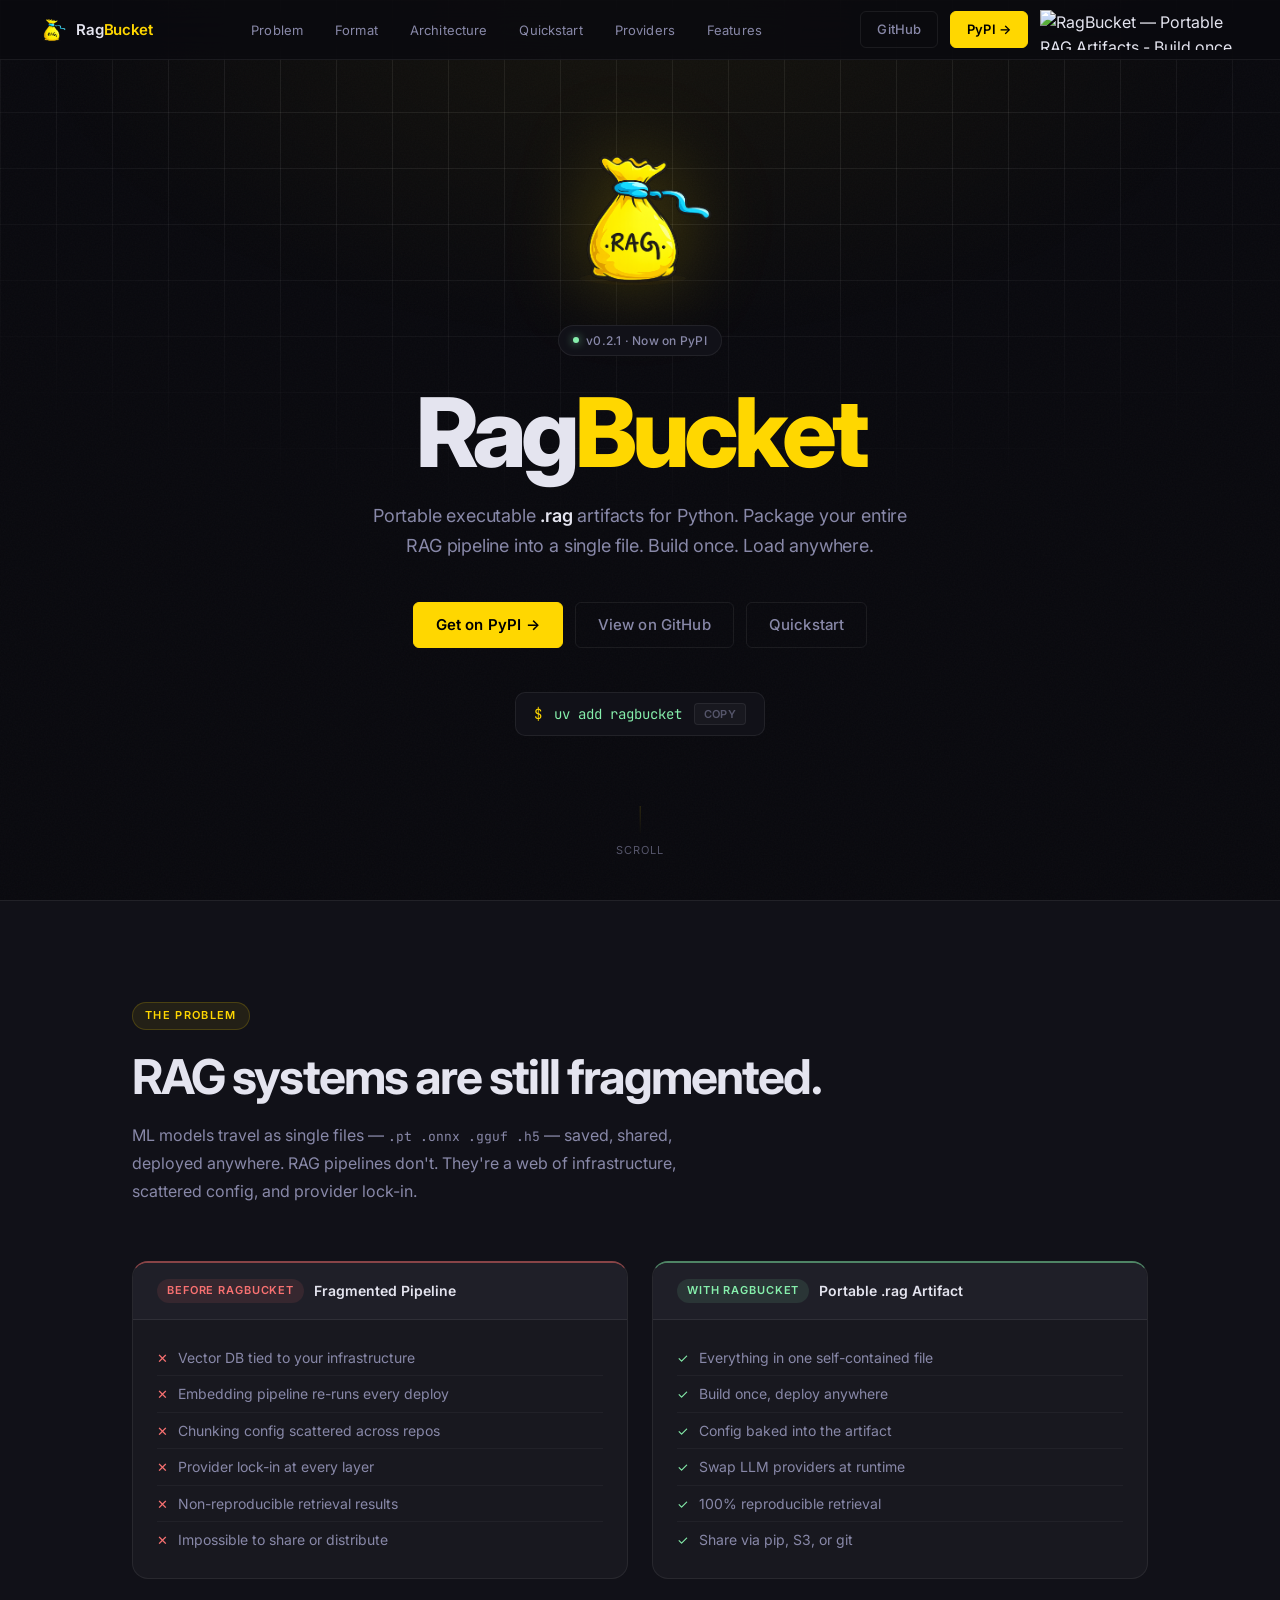
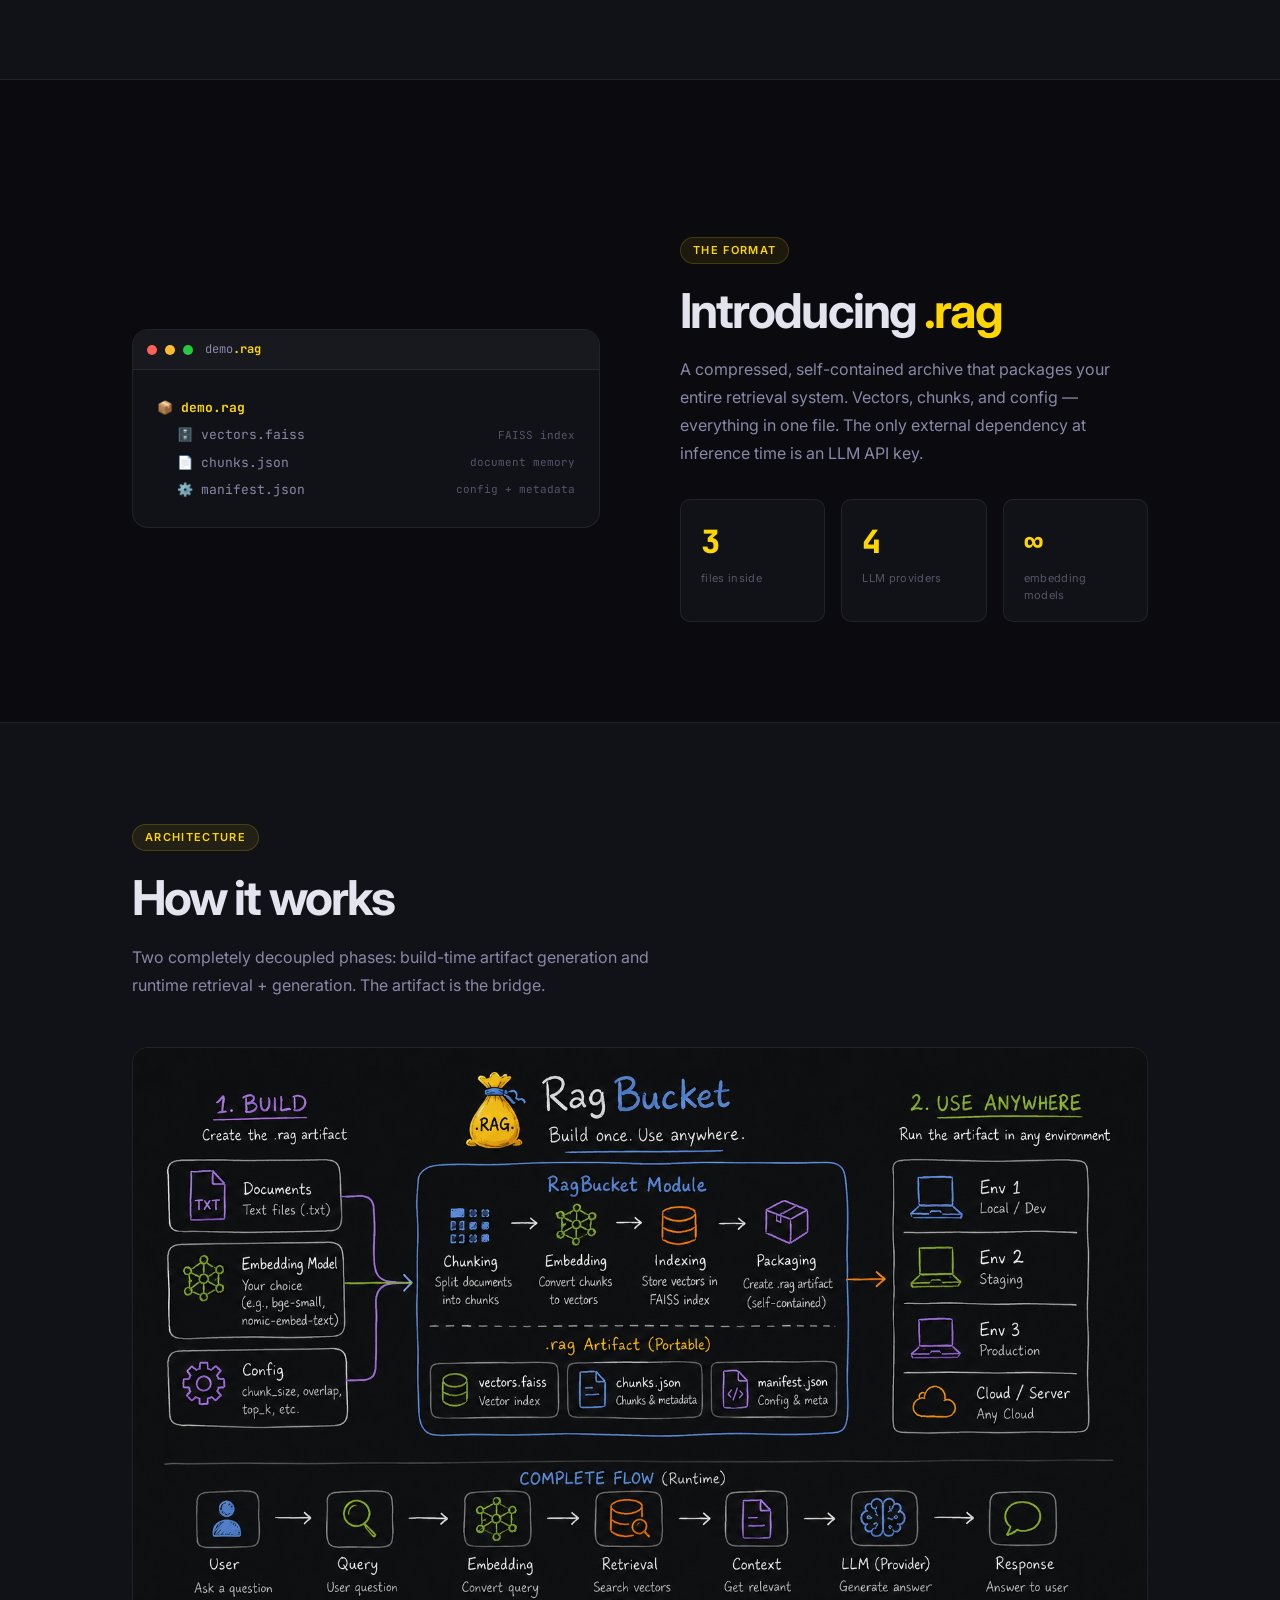
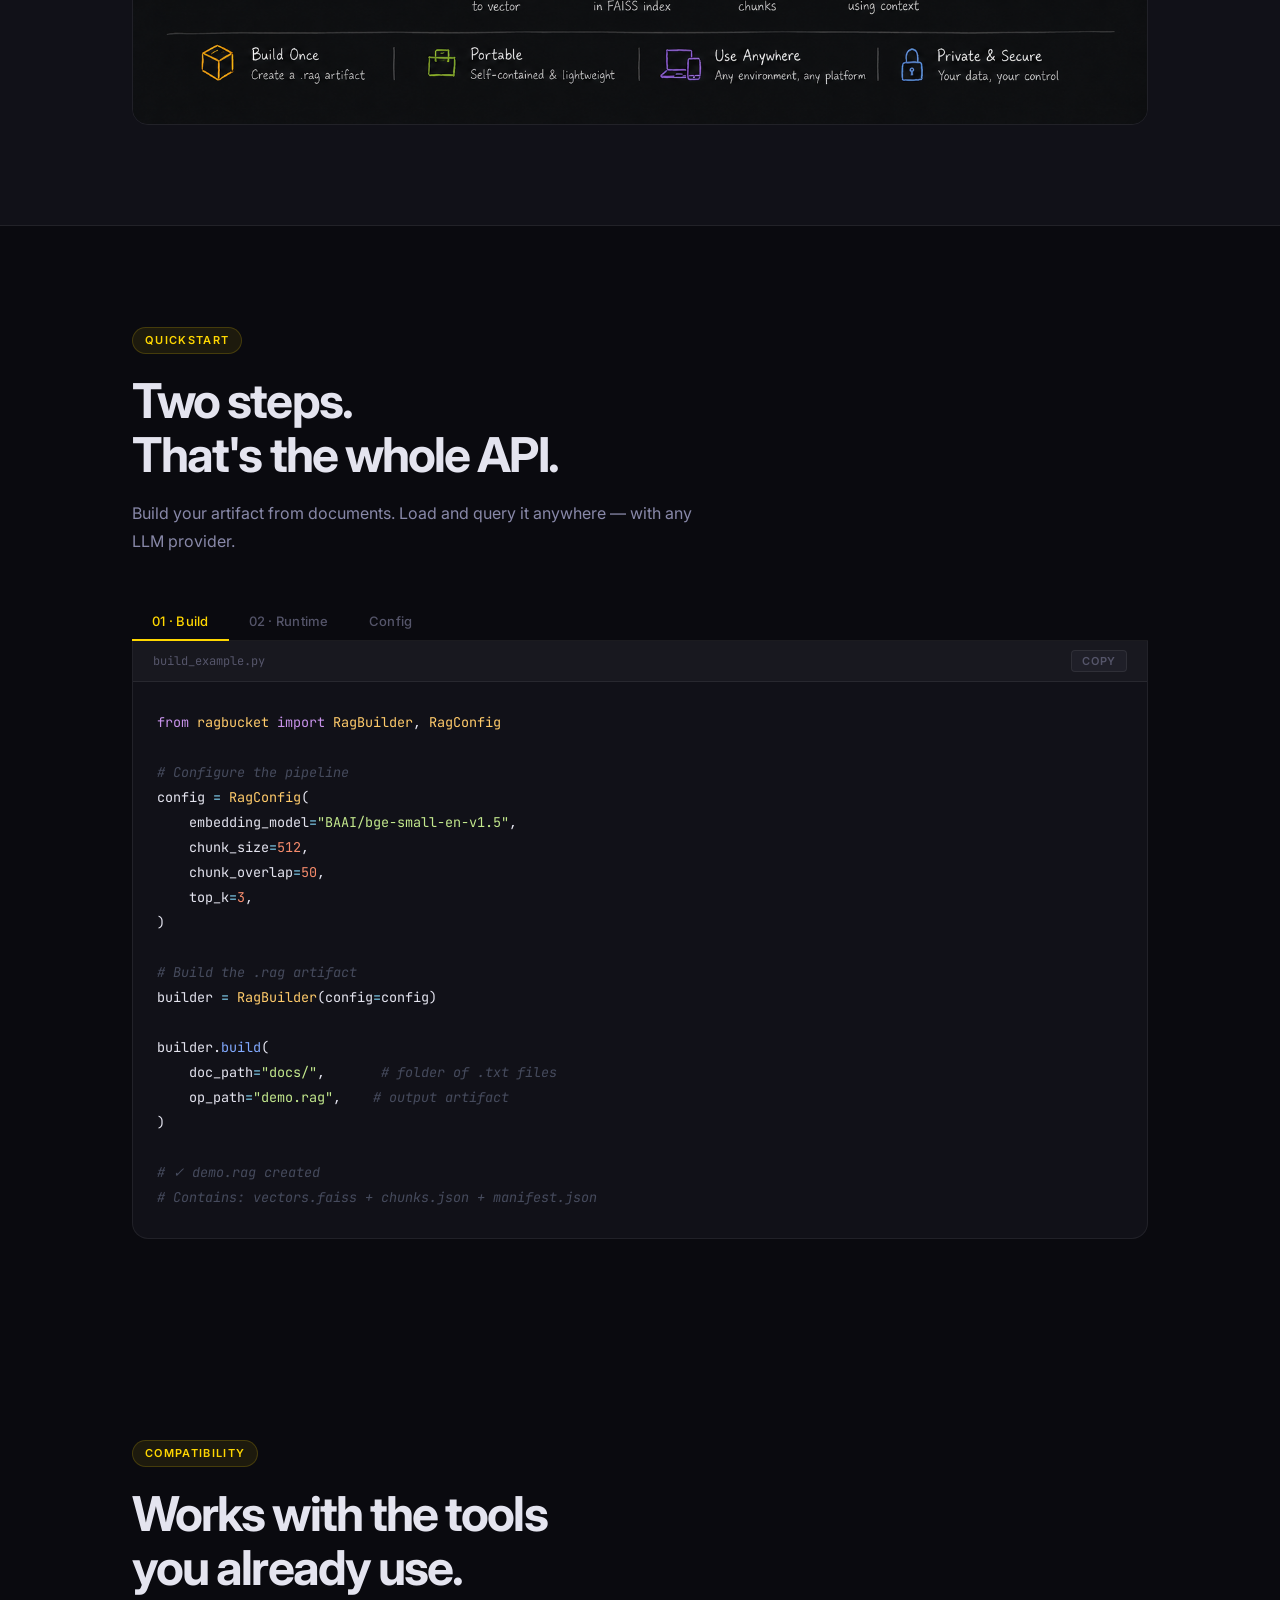
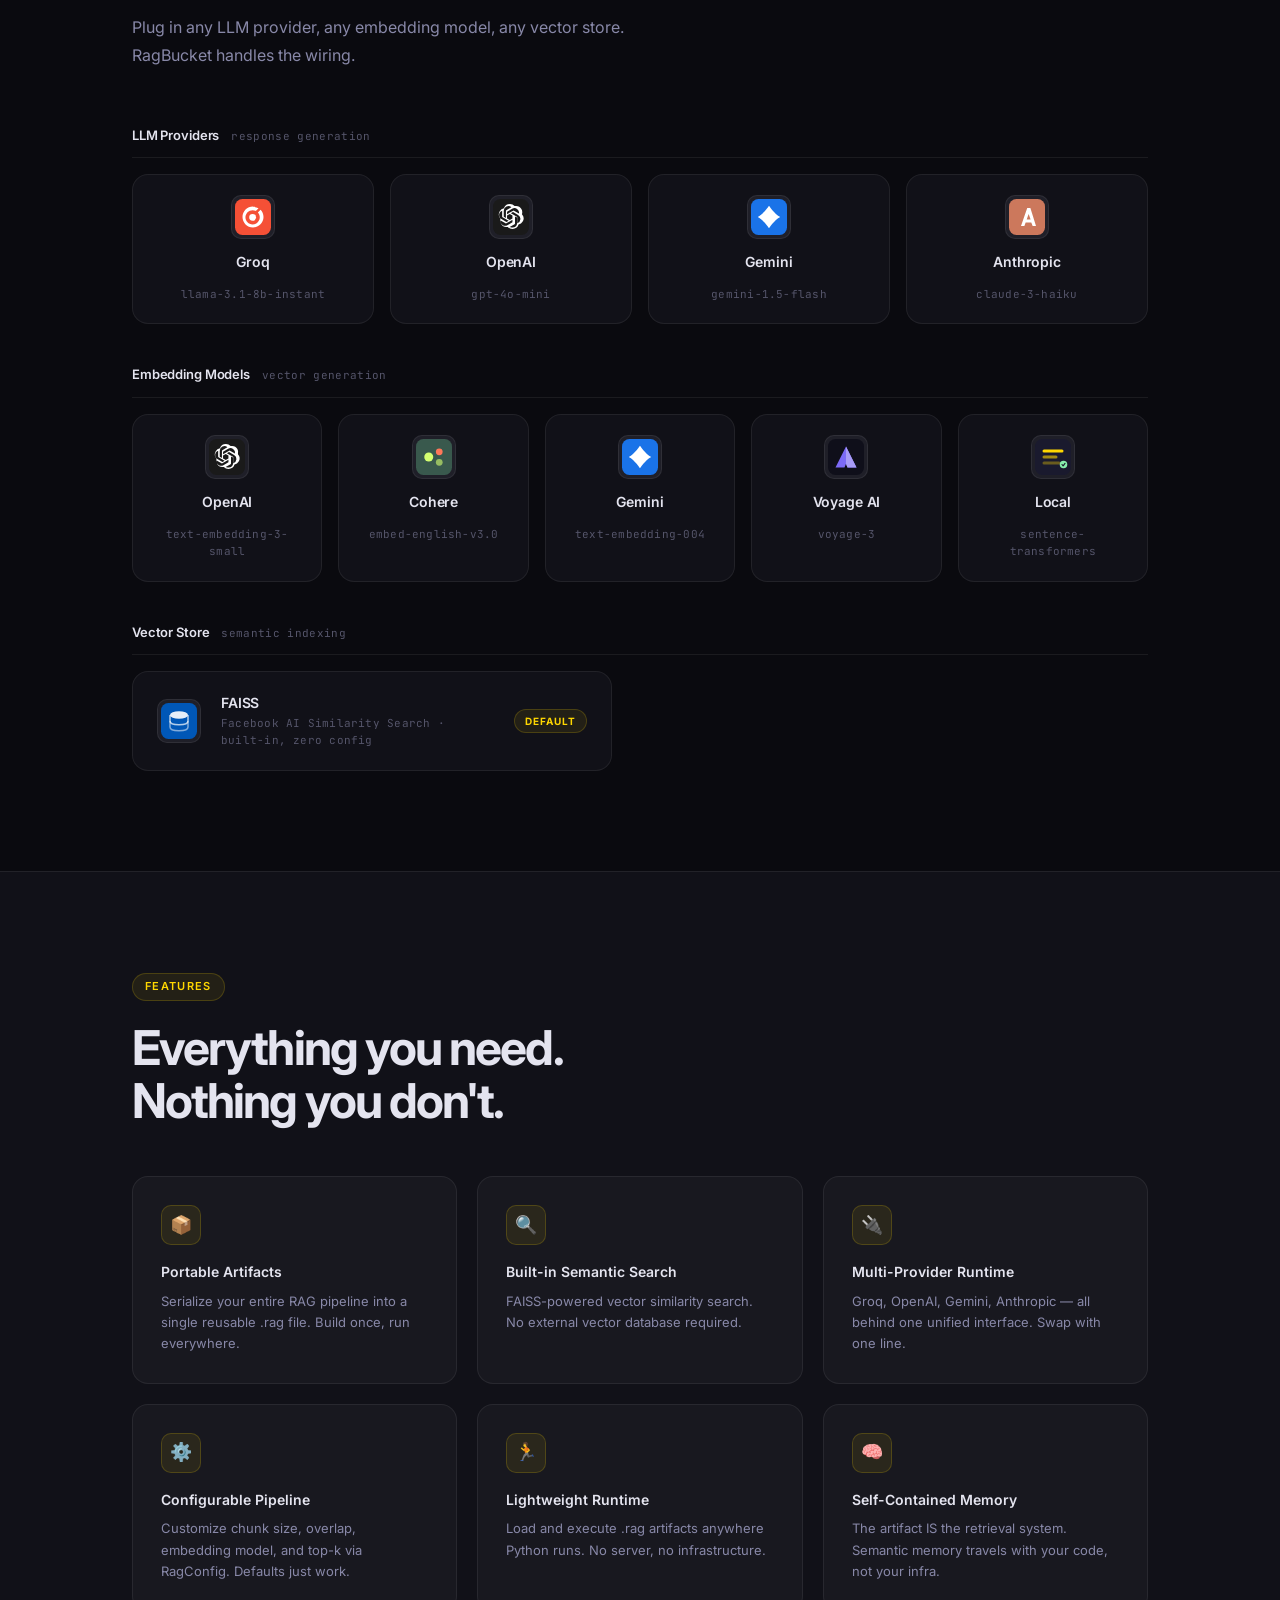
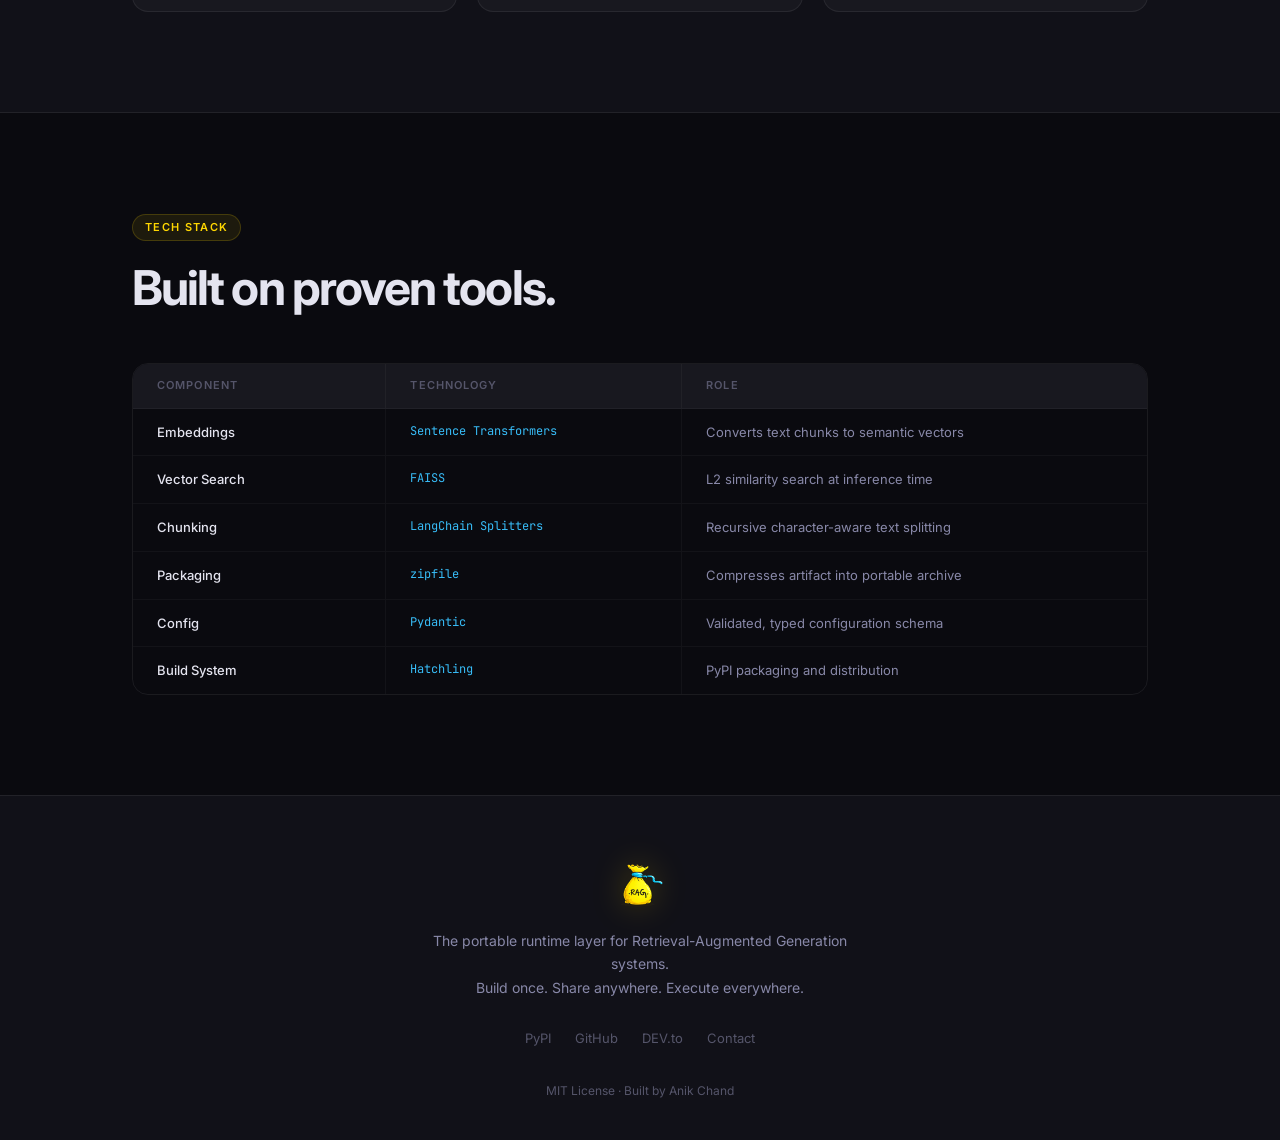
==== commit 5cc7c419: "added producthunt" ====
--- a/frontend/index.html
+++ b/frontend/index.html
@@ -3,12 +3,31 @@
 <head>
   <meta charset="UTF-8" />
   <meta name="viewport" content="width=device-width, initial-scale=1.0" />
+
   <title>RagBucket — Portable RAG Artifacts for Python</title>
+
   <meta name="description" content="Build RAG pipelines as reusable, portable .rag artifacts. Build once. Load anywhere." />
+
+  <!-- Open Graph -->
+  <meta property="og:title" content="RagBucket — Portable RAG Artifacts for Python" />
+  <meta property="og:description" content="Build RAG pipelines as reusable, portable .rag artifacts. Build once. Load anywhere." />
+  <meta property="og:image" content="https://ragbucket.vercel.app/img/preview.png" />
+  <meta property="og:url" content="https://ragbucket.vercel.app" />
+  <meta property="og:type" content="website" />
+
+  <!-- Twitter -->
+  <meta name="twitter:card" content="summary_large_image" />
+  <meta name="twitter:title" content="RagBucket — Portable RAG Artifacts for Python" />
+  <meta name="twitter:description" content="Build RAG pipelines as reusable, portable .rag artifacts." />
+  <meta name="twitter:image" content="https://ragbucket.vercel.app/img/preview.png" />
+
   <link rel="icon" href="img/ragbucket.png" type="image/png" />
+
   <link rel="preconnect" href="https://fonts.googleapis.com" />
   <link rel="preconnect" href="https://fonts.gstatic.com" crossorigin />
+
   <link href="https://fonts.googleapis.com/css2?family=Inter:wght@400;500;600;700;800&family=JetBrains+Mono:wght@400;500&display=swap" rel="stylesheet" />
+
   <link rel="stylesheet" href="index.css" />
 </head>
 <body>
@@ -32,6 +51,7 @@
   <div class="nav-end">
     <a href="https://github.com/anikchand461/ragbucket" target="_blank" class="btn btn-ghost">GitHub</a>
     <a href="https://pypi.org/project/ragbucket/" target="_blank" class="btn btn-gold">PyPI →</a>
+    <a href="https://www.producthunt.com/products/ragbucket-portable-rag-artifacts?embed=true&amp;utm_source=badge-featured&amp;utm_medium=badge&amp;utm_campaign=badge-ragbucket-portable-rag-artifacts" target="_blank" rel="noopener noreferrer"><img alt="RagBucket — Portable RAG Artifacts - Build once. Query anywhere with portable RAG artifacts | Product Hunt" width="200" height="40" src="https://api.producthunt.com/widgets/embed-image/v1/featured.svg?post_id=1152393&amp;theme=dark&amp;t=1779357212314"></a>
   </div>
 </nav>
 
